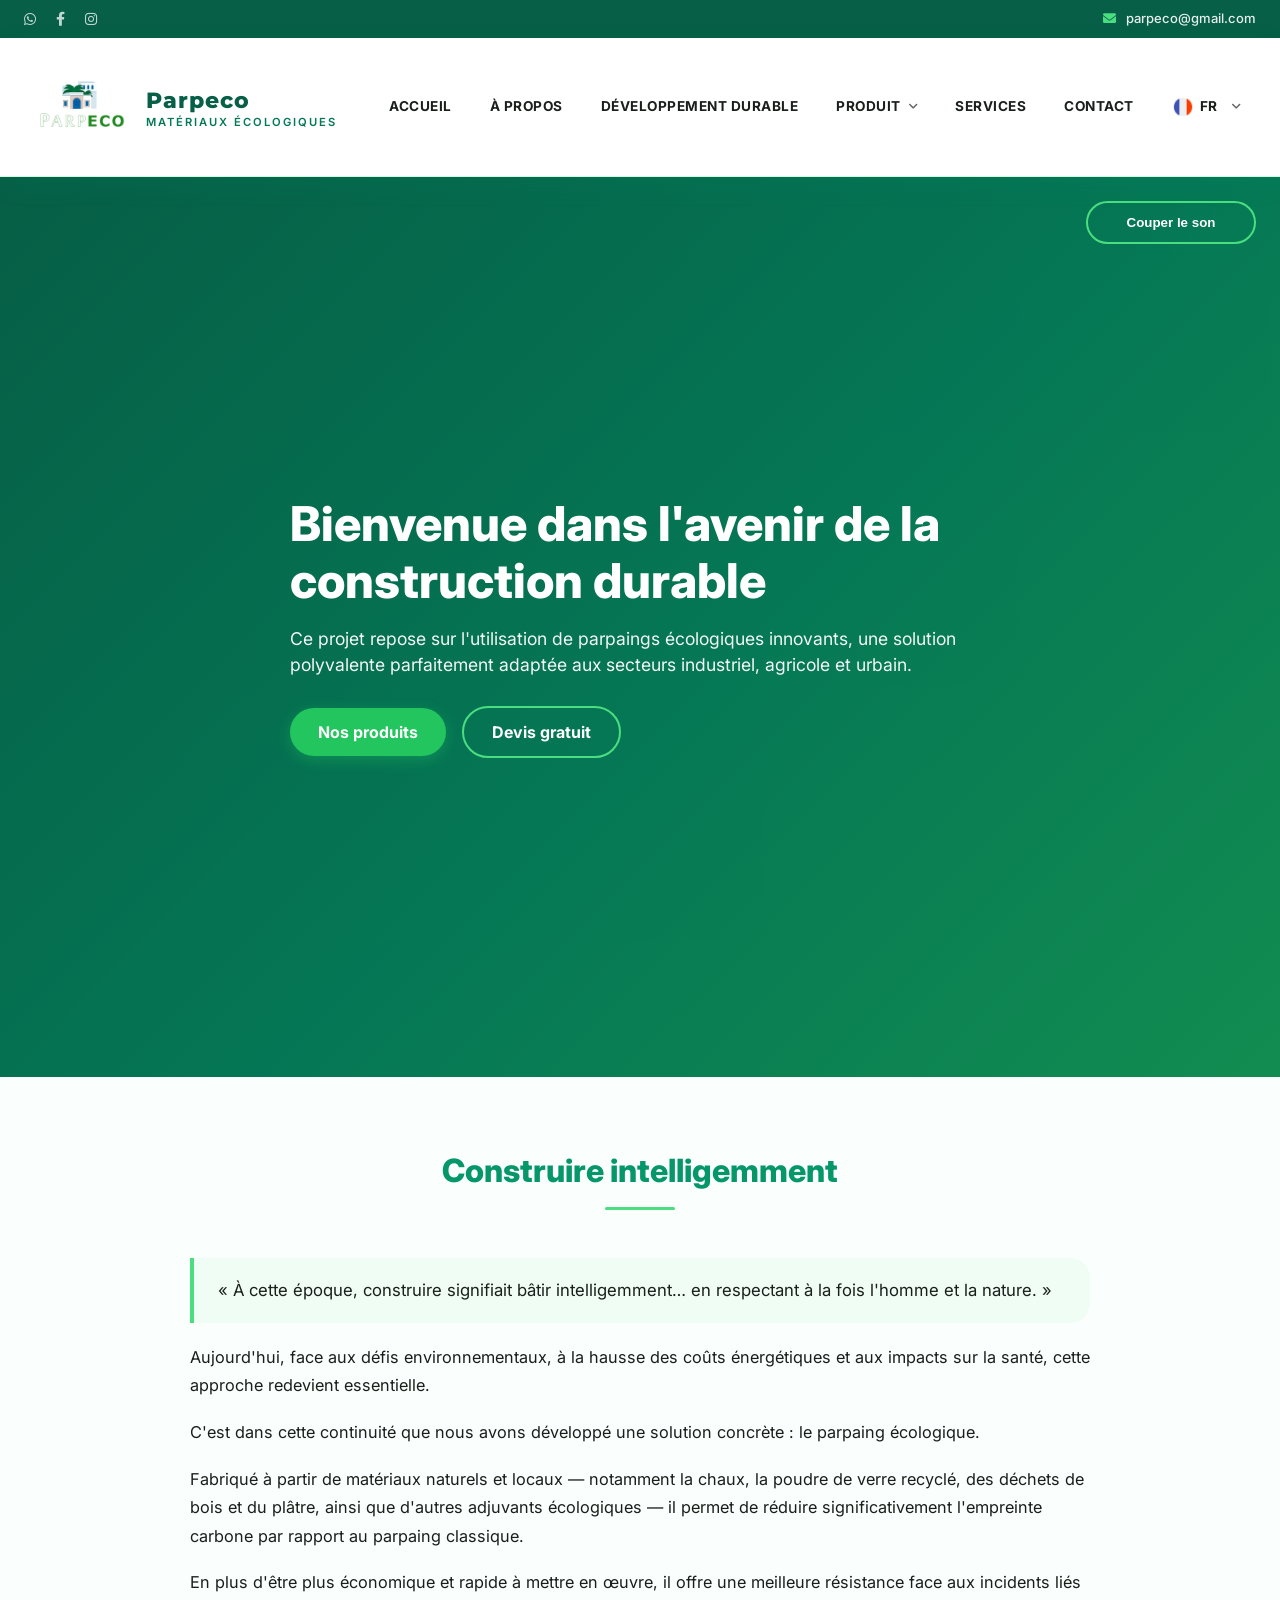
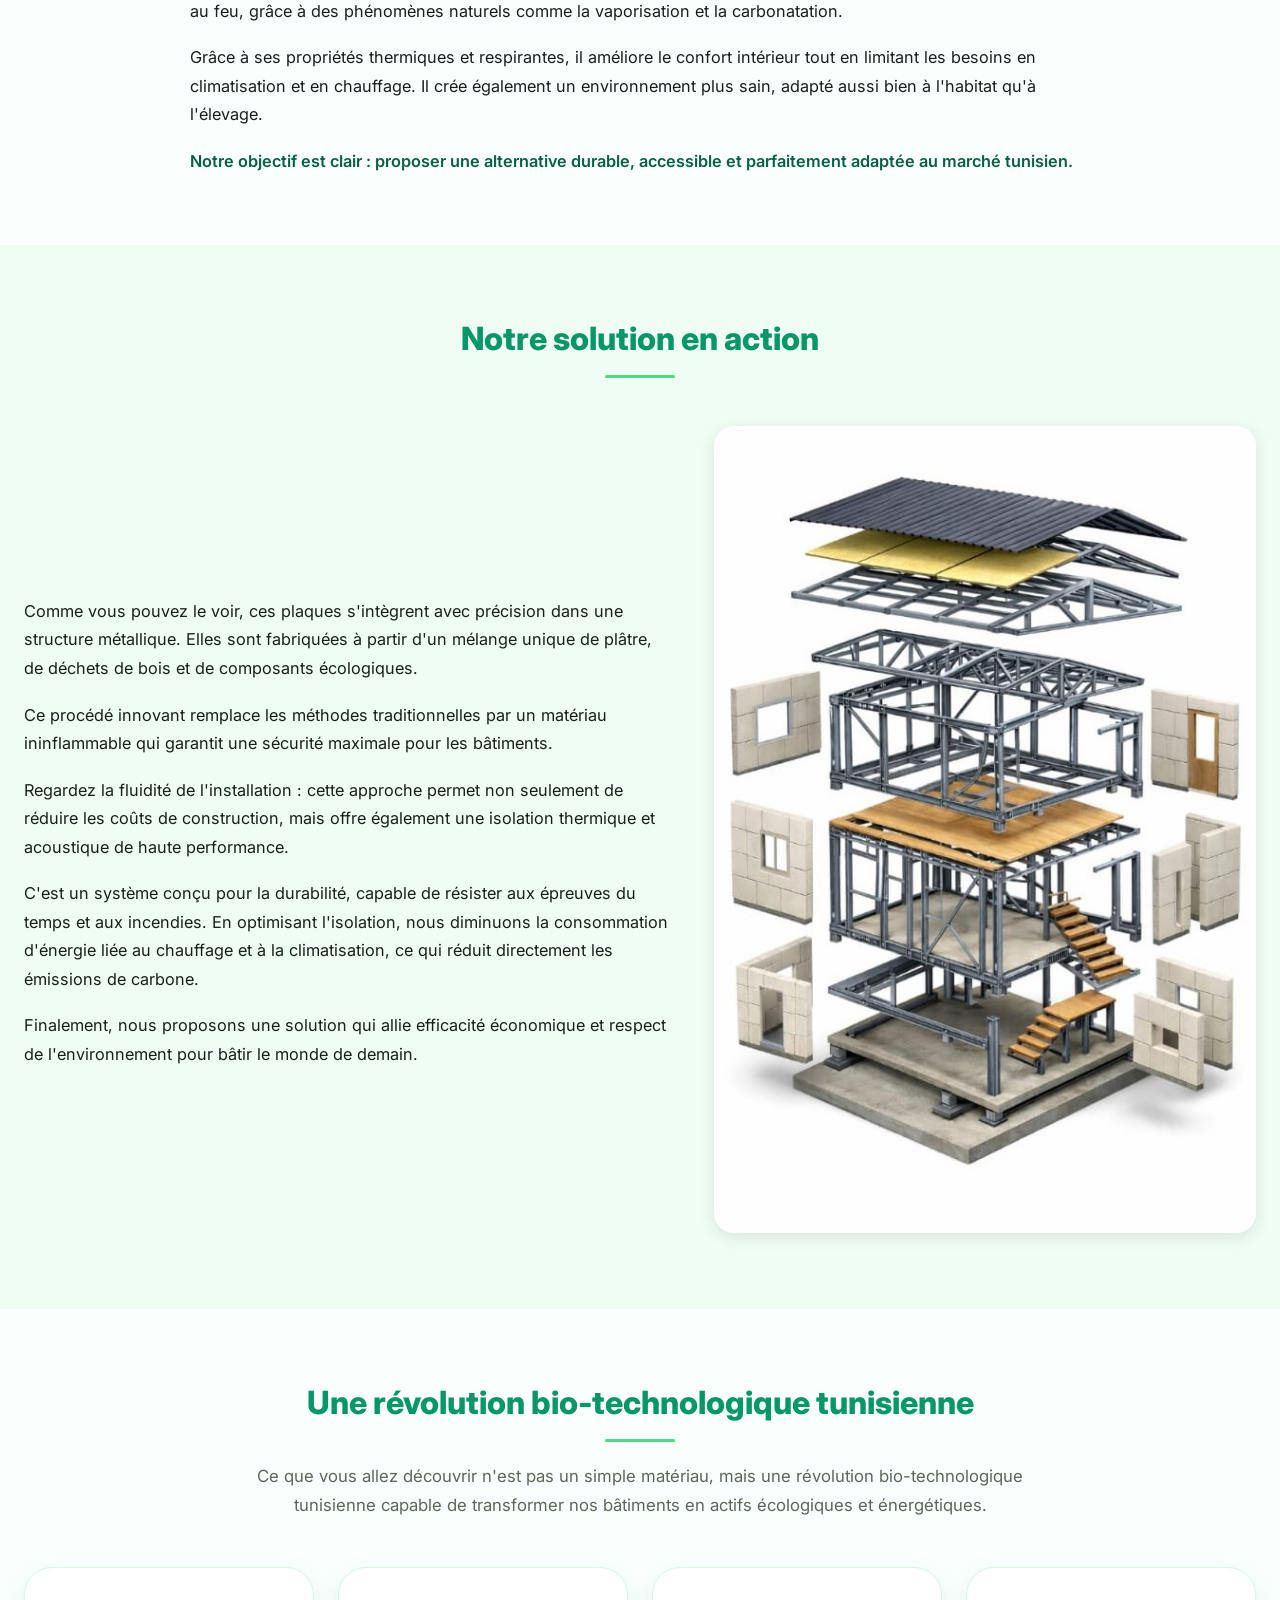
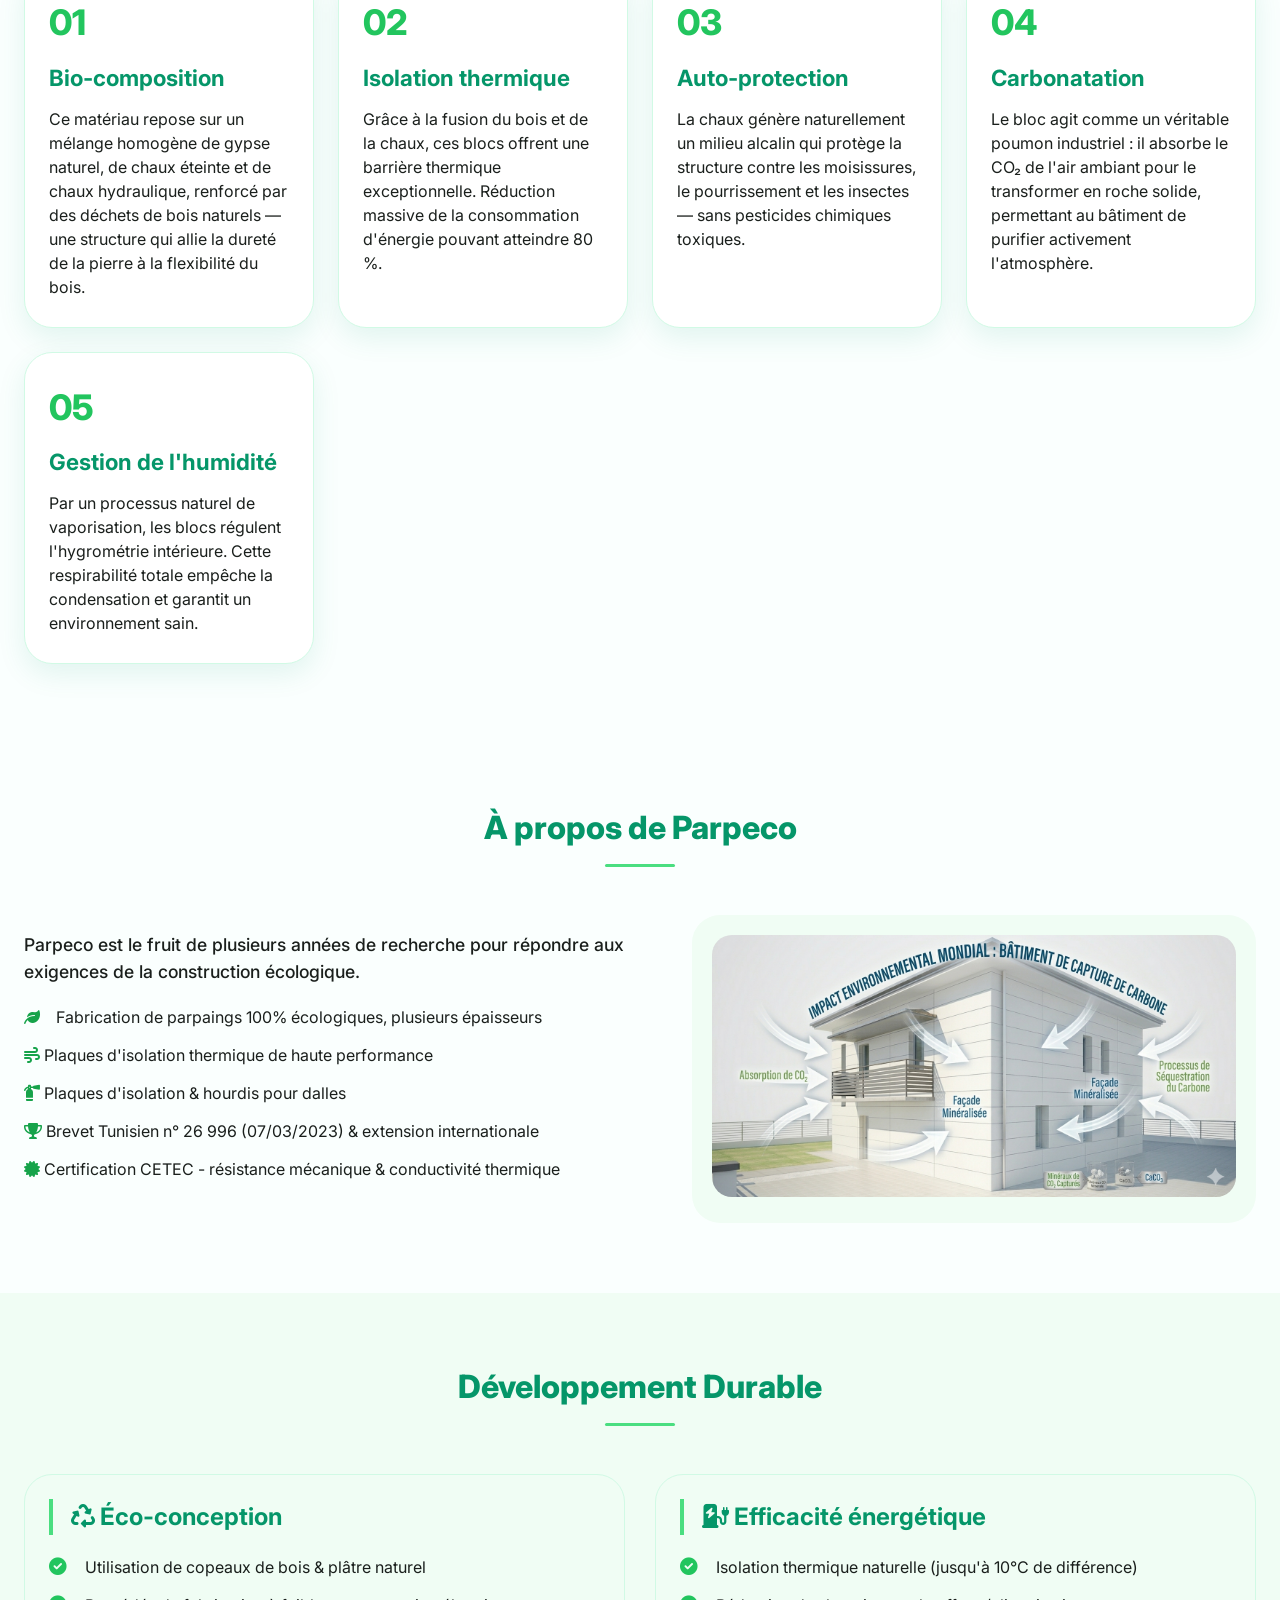
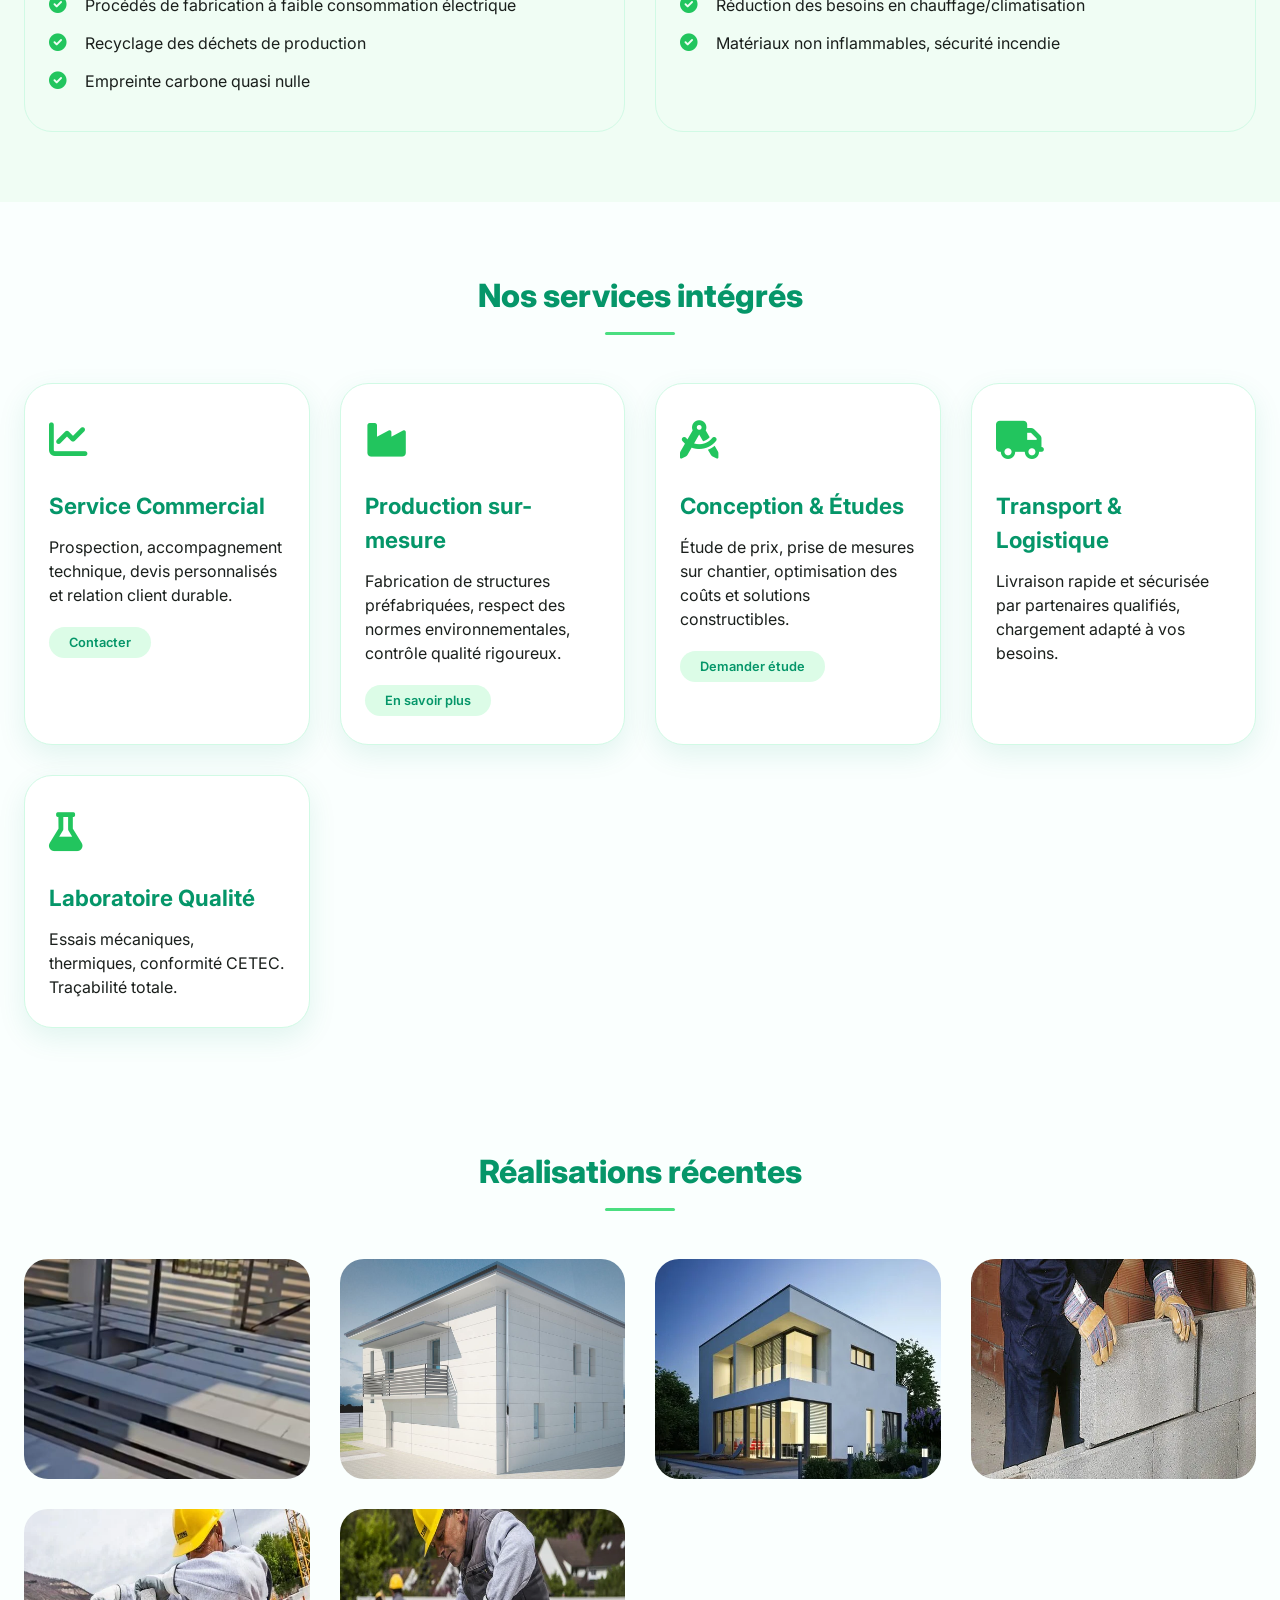
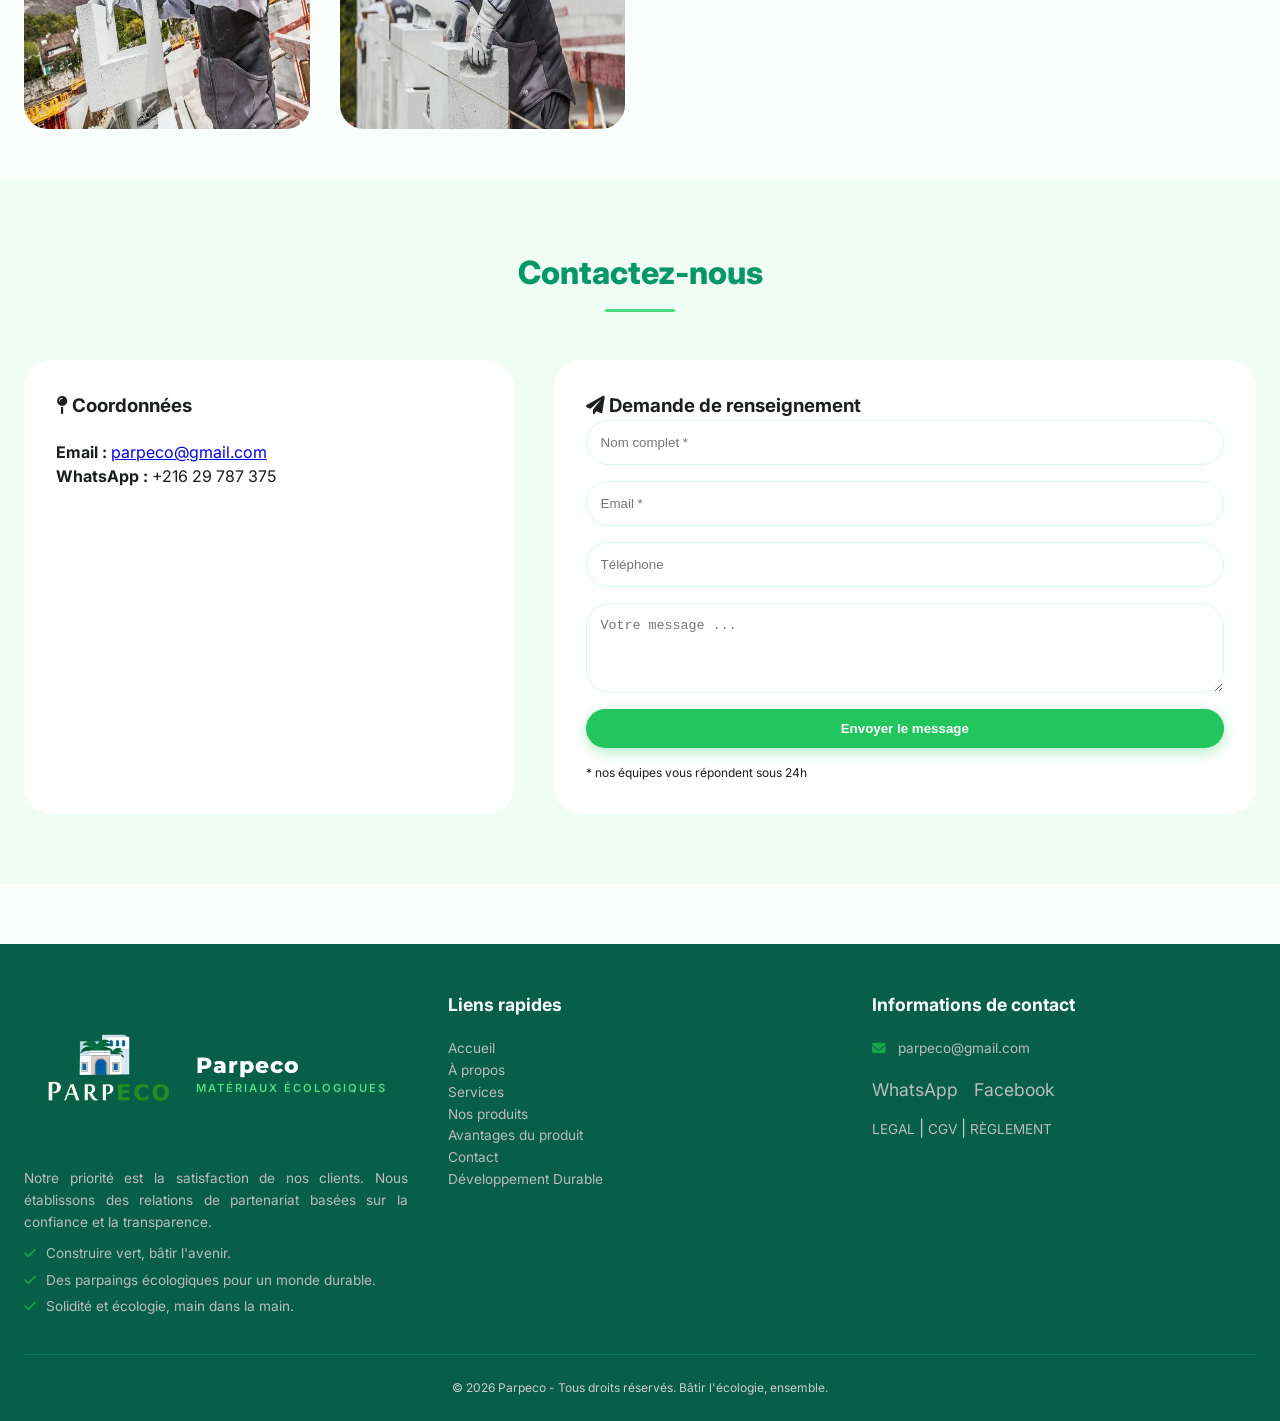
==== index.html @ 431d25b5 "fff" ====
<!DOCTYPE html>
<html lang="fr-FR">
<head>
  <meta charset="UTF-8">
  <meta name="viewport" content="width=device-width, initial-scale=1.0, maximum-scale=1.0, user-scalable=yes">
  <title>Parpeco | Matériaux écologiques - Bâtir l'avenir</title>
  <meta name="description" content="Parpeco est une société de fabrication de matériaux de construction 100% écologique à empreinte carbone quasi nulle. Parpaings biosourcés, isolation, hourdis.">
  <meta name="keywords" content="Parpeco, parpaing écologique, construction durable, matériaux biosourcés, Tunisie, bloc écologique, isolation naturelle">
  <meta name="author" content="Parpeco">

  <!-- Google Fonts + Font Awesome -->
  <link href="https://fonts.googleapis.com/css2?family=Inter:opsz,wght@14..32,300;14..32,400;14..32,600;14..32,700;14..32,800&family=Montserrat:wght@500;600;700;800&display=swap" rel="stylesheet">
  <link rel="stylesheet" href="https://cdnjs.cloudflare.com/ajax/libs/font-awesome/6.0.0-beta3/css/all.min.css">
  <link rel="stylesheet" href="./parpeco-theme.css">
</head>
<body>

<!-- TOP BAR -->
<div class="top-bar">
  <div class="container">
    <div class="top-social">
      <a href="#" aria-label="WhatsApp"><i class="fab fa-whatsapp"></i></a>
      <a href="#" aria-label="Facebook"><i class="fab fa-facebook-f"></i></a>
      <a href="#" aria-label="Instagram"><i class="fab fa-instagram"></i></a>
    </div>
    <div class="top-contact">
      <i class="fas fa-envelope"></i> <a href="mailto:parpeco@gmail.com">parpeco@gmail.com</a>
    </div>
  </div>
</div>

<!-- MAIN HEADER -->
<div class="main-header">
  <div class="container">
    <div class="nav-wrapper">
      <a href="index.html" class="logo-area">
        <span class="logo-img-wrap">
          <img class="logo-img" src="./assets/Parpeco-01.png" alt="Parpeco">
        </span>
        <div class="logo-text">
          <strong>Parpeco</strong>
          <small>MATÉRIAUX ÉCOLOGIQUES</small>
        </div>
      </a>
      <div class="mobile-toggle" id="mobileToggle">
        <i class="fas fa-bars"></i>
      </div>
      <nav class="main-nav" id="mainNav">
        <ul>
          <li><a href="index.html" data-i18n="header-accueil">Accueil</a></li>
          <li><a href="Parpeco _ Â propos.html" data-i18n="header-apropos">À propos</a></li>
          <li><a href="Parpeco _ Développement Durable.html" data-i18n="header-durable">Développement Durable</a></li>
          <li class="dropdown">
            <a href="#" data-i18n="header-produit">Produit</a>
            <ul class="submenu">
              <li><a href="Parpeco _ Les Avantages du produit.html" data-i18n="header-avantages">Avantages du produit</a></li>
              <li><a href="Parpeco _ Produit.html" data-i18n="header-nos-produits">Nos produits</a></li>
            </ul>
          </li>
          <li><a href="Parpeco _ Services.html" data-i18n="header-services">Services</a></li>
          <li><a href="Parpeco _ Contact.html" data-i18n="header-contact">Contact</a></li>
          <li class="dropdown">
            <a href="#" class="lang-trigger"><img class="lang-flag" src="./Parpeco _ Accueil_files/icons8-france-circulaire-48.png" alt="fr"><span>FR</span></a>
            <ul class="submenu lang-menu">
              <li><a href="#" onclick="switchLang('fr')">🇫🇷 Français</a></li>
              <li><a href="#" onclick="switchLang('en')">🇬🇧 English</a></li>
              <li><a href="#" onclick="switchLang('ar')">🇹🇳 العربية</a></li>
            </ul>
          </li>
        </ul>
      </nav>
    </div>
  </div>
</div>

<!-- HERO / ACCUEIL -->
<section id="accueil" class="hero" style="position: relative; overflow: hidden; padding: 0; height: 100vh; width: 100vw; display: flex; align-items: center;">
<iframe
  id="hero-video-iframe"
  style="position: absolute; top: 0; left: 0; width: 100%; height: 100%; z-index: 0;"
  src="https://www.youtube.com/embed/cRkhPONUaYg?autoplay=1&loop=1&playlist=cRkhPONUaYg&playsinline=1&controls=0&enablejsapi=1"
  frameborder="0"
  allow="autoplay; encrypted-media; picture-in-picture"
  allowfullscreen>
</iframe>
  <div style="position: absolute; top: 0; left: 0; width: 100%; height: 100%; background: rgba(6, 95, 70, 0.55); z-index: 1;"></div>
  <button id="hero-sound-toggle" type="button" class="btn btn-outline-light" style="position: absolute; top: 24px; right: 24px; z-index: 3; min-width: 170px;">
    Activer le son
  </button>
  <div class="container" style="position: relative; z-index: 2; padding: 80px 24px;">
    <div style="max-width: 700px;">
      <h1 data-i18n="hero-title" style="font-size: 3rem; font-weight: 800; line-height: 1.2; margin-bottom: 16px; color: #fff;">Bienvenue dans l'avenir de la construction durable</h1>
      <p data-i18n="hero-desc" style="font-size: 1.1rem; opacity: 0.95; margin-bottom: 28px; color: #fff;">Ce projet repose sur l'utilisation de parpaings écologiques innovants, une solution polyvalente parfaitement adaptée aux secteurs industriel, agricole et urbain.</p>
      <div>
        <a href="Parpeco _ Produit.html" class="btn" data-i18n="header-nos-produits">Nos produits</a>
        <a href="Parpeco _ Contact.html" class="btn btn-outline-light" data-i18n="hero-btn-quote">Devis gratuit</a>
      </div>
    </div>
  </div>
</section>
<script>
  const ytIframe = document.getElementById('hero-video-iframe');
  const soundBtn = document.getElementById('hero-sound-toggle');
  let soundOn = true;

  function postYTCommand(func, args = []) {
    if (!ytIframe || !ytIframe.contentWindow) return;
    ytIframe.contentWindow.postMessage(JSON.stringify({
      event: 'command',
      func,
      args,
    }), '*');
  }

  function updateSoundButton() {
    if (!soundBtn) return;
    soundBtn.textContent = soundOn ? 'Couper le son' : 'Activer le son';
  }

  if (soundBtn) {
    soundBtn.addEventListener('click', () => {
      soundOn = !soundOn;
      if (soundOn) {
        postYTCommand('unMute');
      } else {
        postYTCommand('mute');
      }
      updateSoundButton();
    });
  }

  document.addEventListener('DOMContentLoaded', () => {
    updateSoundButton();
    postYTCommand('unMute');
  });
</script>

<!-- NOTRE VISION -->
<section style="padding: 70px 0;">
  <div class="container">
    <div class="section-title">
      <h2 data-i18n="section-vision-title">Construire intelligemment</h2>
      <div class="green-line"></div>
    </div>
    <div style="max-width: 900px; margin: 0 auto;">
      <blockquote class="story-quote" data-i18n="vision-quote">« À cette époque, construire signifiait bâtir intelligemment… en respectant à la fois l'homme et la nature. »</blockquote>
      <p class="story-text" data-i18n="vision-p1">Aujourd'hui, face aux défis environnementaux, à la hausse des coûts énergétiques et aux impacts sur la santé, cette approche redevient essentielle.</p>
      <p class="story-text" data-i18n="vision-p2">C'est dans cette continuité que nous avons développé une solution concrète : le parpaing écologique.</p>
      <p class="story-text" data-i18n="vision-p3">Fabriqué à partir de matériaux naturels et locaux — notamment la chaux, la poudre de verre recyclé, des déchets de bois et du plâtre, ainsi que d'autres adjuvants écologiques — il permet de réduire significativement l'empreinte carbone par rapport au parpaing classique.</p>
      <p class="story-text" data-i18n="vision-p4">En plus d'être plus économique et rapide à mettre en œuvre, il offre une meilleure résistance face aux incidents liés au feu, grâce à des phénomènes naturels comme la vaporisation et la carbonatation.</p>
      <p class="story-text" data-i18n="vision-p5">Grâce à ses propriétés thermiques et respirantes, il améliore le confort intérieur tout en limitant les besoins en climatisation et en chauffage. Il crée également un environnement plus sain, adapté aussi bien à l'habitat qu'à l'élevage.</p>
      <p class="story-text" style="font-weight: 600; color: #065F46; margin-bottom: 0;" data-i18n="vision-objective">Notre objectif est clair : proposer une alternative durable, accessible et parfaitement adaptée au marché tunisien.</p>
    </div>
  </div>
</section>

<!-- NOTRE SOLUTION -->
<section style="background: #F0FDF4; padding: 70px 0;">
  <div class="container">
    <div class="section-title">
      <h2 data-i18n="section-solution-title">Notre solution en action</h2>
      <div class="green-line"></div>
    </div>
    <div style="display: flex; flex-wrap: wrap; gap: 40px; align-items: center;">
      <div style="flex: 1.2;">
        <p class="story-text" data-i18n="solution-p1">Comme vous pouvez le voir, ces plaques s'intègrent avec précision dans une structure métallique. Elles sont fabriquées à partir d'un mélange unique de plâtre, de déchets de bois et de composants écologiques.</p>
        <p class="story-text" data-i18n="solution-p2">Ce procédé innovant remplace les méthodes traditionnelles par un matériau ininflammable qui garantit une sécurité maximale pour les bâtiments.</p>
        <p class="story-text" data-i18n="solution-p3">Regardez la fluidité de l'installation : cette approche permet non seulement de réduire les coûts de construction, mais offre également une isolation thermique et acoustique de haute performance.</p>
        <p class="story-text" data-i18n="solution-p4">C'est un système conçu pour la durabilité, capable de résister aux épreuves du temps et aux incendies. En optimisant l'isolation, nous diminuons la consommation d'énergie liée au chauffage et à la climatisation, ce qui réduit directement les émissions de carbone.</p>
        <p class="story-text" style="margin-bottom: 0;" data-i18n="solution-p5">Finalement, nous proposons une solution qui allie efficacité économique et respect de l'environnement pour bâtir le monde de demain.</p>
      </div>
      <div style="flex: 1;">
        <img src="./Parpeco _ Accueil_files/chi-siamo-lecasistemi-10.jpeg" alt="Installation parpaing écologique Parpeco" data-i18n="solution-img-alt" style="width:100%; border-radius: 20px; box-shadow: 0 4px 16px rgba(0,0,0,0.10); object-fit: cover;">
      </div>
    </div>
  </div>
</section>

<!-- RÉVOLUTION BIO-TECHNOLOGIQUE -->
<section style="padding: 70px 0;">
  <div class="container">
    <div class="section-title">
      <h2 data-i18n="section-bio-title">Une révolution bio-technologique tunisienne</h2>
      <div class="green-line"></div>
      <p style="max-width: 780px; margin: 20px auto 0; color: #5C6659; font-size: 1.05rem; line-height: 1.7;" data-i18n="bio-intro">Ce que vous allez découvrir n'est pas un simple matériau, mais une révolution bio-technologique tunisienne capable de transformer nos bâtiments en actifs écologiques et énergétiques.</p>
    </div>
    <div class="grid-5">
      <div class="card">
        <div class="pillar-num">01</div>
        <h3 data-i18n="bio-h1">Bio-composition</h3>
        <p data-i18n="bio-d1">Ce matériau repose sur un mélange homogène de gypse naturel, de chaux éteinte et de chaux hydraulique, renforcé par des déchets de bois naturels — une structure qui allie la dureté de la pierre à la flexibilité du bois.</p>
      </div>
      <div class="card">
        <div class="pillar-num">02</div>
        <h3 data-i18n="bio-h2">Isolation thermique</h3>
        <p data-i18n="bio-d2">Grâce à la fusion du bois et de la chaux, ces blocs offrent une barrière thermique exceptionnelle. Réduction massive de la consommation d'énergie pouvant atteindre 80 %.</p>
      </div>
      <div class="card">
        <div class="pillar-num">03</div>
        <h3 data-i18n="bio-h3">Auto-protection</h3>
        <p data-i18n="bio-d3">La chaux génère naturellement un milieu alcalin qui protège la structure contre les moisissures, le pourrissement et les insectes — sans pesticides chimiques toxiques.</p>
      </div>
      <div class="card">
        <div class="pillar-num">04</div>
        <h3 data-i18n="bio-h4">Carbonatation</h3>
        <p data-i18n="bio-d4">Le bloc agit comme un véritable poumon industriel : il absorbe le CO₂ de l'air ambiant pour le transformer en roche solide, permettant au bâtiment de purifier activement l'atmosphère.</p>
      </div>
      <div class="card">
        <div class="pillar-num">05</div>
        <h3 data-i18n="bio-h5">Gestion de l'humidité</h3>
        <p data-i18n="bio-d5">Par un processus naturel de vaporisation, les blocs régulent l'hygrométrie intérieure. Cette respirabilité totale empêche la condensation et garantit un environnement sain.</p>
      </div>
    </div>
  </div>
</section>

<!-- À PROPOS + CERTIFICATIONS -->
<section id="a-propos" style="background: #FAFFFE; padding: 70px 0;">
  <div class="container">
    <div class="section-title">
      <h2 data-i18n="section-about-title">À propos de Parpeco</h2>
      <div class="green-line"></div>
    </div>
    <div style="display: flex; flex-wrap: wrap; gap: 40px; align-items: center;">
      <div style="flex: 1.2;">
        <p style="font-weight: 500; font-size: 1.1rem; margin-bottom: 20px;" data-i18n="about-intro">Parpeco est le fruit de plusieurs années de recherche pour répondre aux exigences de la construction écologique.</p>
        <ul style="list-style: none; margin-bottom: 24px;">
          <li style="margin-bottom: 14px;"><i class="fas fa-leaf" style="color:#16A34A; width: 28px;"></i> <span data-i18n="about-item1">Fabrication de parpaings 100% écologiques, plusieurs épaisseurs</span></li>
          <li style="margin-bottom: 14px;"><i class="fas fa-wind" style="color:#16A34A;"></i> <span data-i18n="about-item2">Plaques d'isolation thermique de haute performance</span></li>
          <li style="margin-bottom: 14px;"><i class="fas fa-fire-extinguisher" style="color:#16A34A;"></i> <span data-i18n="about-item3">Plaques d'isolation & hourdis pour dalles</span></li>
          <li style="margin-bottom: 14px;"><i class="fas fa-trophy" style="color:#16A34A;"></i> <span data-i18n="about-item4">Brevet Tunisien n° 26 996 (07/03/2023) & extension internationale</span></li>
          <li style="margin-bottom: 14px;"><i class="fas fa-certificate" style="color:#16A34A;"></i> <span data-i18n="about-item5">Certification CETEC - résistance mécanique & conductivité thermique</span></li>
        </ul>
      </div>
      <div style="flex: 1; background: #F0FDF4; border-radius: 28px; padding: 20px;">
        <img src="./Parpeco _ Accueil_files/95.png" alt="Certificat CETEC" data-i18n="about-cert-alt" style="width:100%; border-radius: 20px;">
       
      </div>
    </div>
  </div>
</section>

<!-- DÉVELOPPEMENT DURABLE -->
<section id="developpement" style="background: #F0FDF4; padding: 70px 0;">
  <div class="container">
    <div class="section-title">
      <h2 data-i18n="Développement Durable">Développement Durable</h2>
      <div class="green-line"></div>
    </div>
    <div class="avantages-wrap">
      <div class="av-box">
        <h3><i class="fas fa-recycle"></i> <span data-i18n="Éco-conception">Éco-conception</span></h3>
        <ul class="av-list">
          <li><i class="fas fa-check-circle"></i> <span data-i18n="Utilisation de copeaux de bois & plâtre naturel">Utilisation de copeaux de bois & plâtre naturel</span></li>
          <li><i class="fas fa-check-circle"></i> <span data-i18n="Procédés de fabrication à faible consommation électrique">Procédés de fabrication à faible consommation électrique</span></li>
          <li><i class="fas fa-check-circle"></i> <span data-i18n="Recyclage des déchets de production">Recyclage des déchets de production</span></li>
          <li><i class="fas fa-check-circle"></i> <span data-i18n="Empreinte carbone quasi nulle">Empreinte carbone quasi nulle</span></li>
        </ul>
      </div>
      <div class="av-box">
        <h3><i class="fas fa-charging-station"></i> <span data-i18n="Efficacité énergétique">Efficacité énergétique</span></h3>
        <ul class="av-list">
          <li><i class="fas fa-check-circle"></i> <span data-i18n="Isolation thermique naturelle (jusqu'à 10°C de différence)">Isolation thermique naturelle (jusqu'à 10°C de différence)</span></li>
          <li><i class="fas fa-check-circle"></i> <span data-i18n="Réduction des besoins en chauffage/climatisation">Réduction des besoins en chauffage/climatisation</span></li>
          <li><i class="fas fa-check-circle"></i> <span data-i18n="Matériaux non inflammables, sécurité incendie">Matériaux non inflammables, sécurité incendie</span></li>
        </ul>
      </div>
    </div>
  </div>
</section>

<!-- SERVICES -->
<section id="services" style="background: #FAFFFE; padding: 70px 0;">
  <div class="container">
    <div class="section-title">
      <h2 data-i18n="Nos services intégrés">Nos services intégrés</h2>
      <div class="green-line"></div>
    </div>
    <div class="grid-3">
      <div class="card"><div class="card-icon"><i class="fas fa-chart-line"></i></div><h3 data-i18n="Service Commercial">Service Commercial</h3><p data-i18n="Prospection, accompagnement technique, devis personnalisés et relation client durable.">Prospection, accompagnement technique, devis personnalisés et relation client durable.</p><a href="Parpeco _ Contact.html" class="btn-sm" data-i18n="Contacter">Contacter</a></div>
      <div class="card"><div class="card-icon"><i class="fas fa-industry"></i></div><h3 data-i18n="Production sur-mesure">Production sur-mesure</h3><p data-i18n="Fabrication de structures préfabriquées, respect des normes environnementales, contrôle qualité rigoureux.">Fabrication de structures préfabriquées, respect des normes environnementales, contrôle qualité rigoureux.</p><a href="Parpeco _ Services.html" class="btn-sm" data-i18n="En savoir plus">En savoir plus</a></div>
      <div class="card"><div class="card-icon"><i class="fas fa-drafting-compass"></i></div><h3 data-i18n="Conception & Études">Conception & Études</h3><p data-i18n="Étude de prix, prise de mesures sur chantier, optimisation des coûts et solutions constructibles.">Étude de prix, prise de mesures sur chantier, optimisation des coûts et solutions constructibles.</p><a href="Parpeco _ Contact.html" class="btn-sm" data-i18n="Demander étude">Demander étude</a></div>
      <div class="card"><div class="card-icon"><i class="fas fa-truck"></i></div><h3 data-i18n="Transport & Logistique">Transport & Logistique</h3><p data-i18n="Livraison rapide et sécurisée par partenaires qualifiés, chargement adapté à vos besoins.">Livraison rapide et sécurisée par partenaires qualifiés, chargement adapté à vos besoins.</p></div>
      <div class="card"><div class="card-icon"><i class="fas fa-flask"></i></div><h3 data-i18n="Laboratoire Qualité">Laboratoire Qualité</h3><p data-i18n="Essais mécaniques, thermiques, conformité CETEC. Traçabilité totale.">Essais mécaniques, thermiques, conformité CETEC. Traçabilité totale.</p></div>
    </div>
  </div>
</section>

<!-- GALERIE / PROJETS -->
<section style="padding: 50px 0;">
  <div class="container">
    <div class="section-title"><h2 data-i18n="Réalisations récentes">Réalisations récentes</h2><div class="green-line"></div></div>
    <div class="grid-3">
      <img src="./Parpeco _ Accueil_files/brique-chanvre-home-1250x600.jpeg" alt="Brique chanvre écologique" style="width:100%; border-radius: 24px; height: 220px; object-fit:cover;">
      <img src="./Parpeco _ Accueil_files/3715_z_cappotto5.jpg" alt="Bloc écologique Ytong" style="width:100%; border-radius: 24px; height: 220px; object-fit:cover;">
      <img src="./Parpeco _ Accueil_files/construction-du-soubassement-dun-mur-choisissez-bien-votre-bloc-dassise-en-beton-cellulaire.jpg" alt="Construction écologique" style="width:100%; border-radius: 24px; height: 220px; object-fit:cover;">
      <img src="./Parpeco _ Accueil_files/chi-siamo-lecasistemi-10.jpg" alt="Système de construction" style="width:100%; border-radius: 24px; height: 220px; object-fit:cover;">
      <img src="./Parpeco _ Accueil_files/AST2248918-XL.jpg" alt="Installation bloc" style="width:100%; border-radius: 24px; height: 220px; object-fit:cover;">
      <img src="./Parpeco _ Accueil_files/f-800x533-s8.jpg" alt="Projet construction" style="width:100%; border-radius: 24px; height: 220px; object-fit:cover;">
    </div>
  </div>
</section>

<!-- CONTACT + MAP -->
<section id="contact" style="background: #F0FDF4; padding: 70px 0;">
  <div class="container">
    <div class="section-title"><h2 data-i18n="Contactez-nous">Contactez-nous</h2><div class="green-line"></div></div>
    <div style="display: flex; flex-wrap: wrap; gap: 40px;">
      <div style="flex: 1; background: white; border-radius: 28px; padding: 32px;">
        <h3 style="margin-bottom: 20px;"><i class="fas fa-map-pin"></i> <span data-i18n="Coordonnées">Coordonnées</span></h3>
        <p><strong data-i18n="Email :">Email :</strong> <a href="mailto:parpeco@gmail.com">parpeco@gmail.com</a></p>
        <p><strong data-i18n="WhatsApp :">WhatsApp :</strong> +216 29 787 375</p>
      </div>
      <div style="flex: 1.5; background: white; border-radius: 28px; padding: 32px;">
        <h3><i class="fas fa-paper-plane"></i> <span data-i18n="Demande de renseignement">Demande de renseignement</span></h3>
        <form id="contactForm" action="#" method="post">
          <div style="display: grid; gap: 16px;">
            <input type="text" placeholder="Nom complet *" data-i18n="Nom complet *" required style="padding: 14px; border-radius: 40px; border:1px solid #D1FAE5;">
            <input type="email" placeholder="Email *" data-i18n="Email *" required style="padding: 14px; border-radius: 40px; border:1px solid #D1FAE5;">
            <input type="tel" placeholder="Téléphone" data-i18n="Téléphone" style="padding: 14px; border-radius: 40px; border:1px solid #D1FAE5;">
            <textarea rows="4" placeholder="Votre message ..." data-i18n="Votre message ..." style="padding: 14px; border-radius: 24px; border:1px solid #D1FAE5;"></textarea>
            <button type="submit" class="btn" style="border:none; cursor:pointer;" data-i18n="Envoyer le message">Envoyer le message</button>
          </div>
        </form>
        <p style="font-size: 0.75rem; margin-top: 16px;" data-i18n="nos équipes vous répondent sous 24h">* nos équipes vous répondent sous 24h</p>
      </div>
    </div>
  </div>
</section>

<!-- FOOTER -->
<footer>
  <div class="container">
    <div class="footer-grid">
      <div class="footer-col">
        <div class="footer-logo-area">
          <span class="logo-img-wrap"><img class="footer-logo" src="./assets/Parpeco-01.png" alt="Parpeco"></span>
          <div class="logo-text">
            <strong data-i18n="footer-parpeco">Parpeco</strong>
            <small data-i18n="footer-logo-tagline">MATÉRIAUX ÉCOLOGIQUES</small>
          </div>
        </div>
        <p style="text-align: justify;" data-i18n="footer-paragraph">Notre priorité est la satisfaction de nos clients. Nous établissons des relations de partenariat basées sur la confiance et la transparence.</p>
        <ul class="footer-check-list">
          <li><i class="fa fa-check"></i> <span data-i18n="footer-check-1">Construire vert, bâtir l'avenir.</span></li>
          <li><i class="fa fa-check"></i> <span data-i18n="footer-check-2">Des parpaings écologiques pour un monde durable.</span></li>
          <li><i class="fa fa-check"></i> <span data-i18n="footer-check-3">Solidité et écologie, main dans la main.</span></li>
        </ul>
      </div>
      <div class="footer-col">
        <h4 data-i18n="footer-liens">LIENS RAPIDES</h4>
        <p><a href="index.html" data-i18n="header-accueil">Accueil</a></p>
        <p><a href="Parpeco _ Â propos.html" data-i18n="header-apropos">À propos</a></p>
        <p><a href="Parpeco _ Services.html" data-i18n="header-services">Services</a></p>
        <p><a href="Parpeco _ Produit.html" data-i18n="header-nos-produits">Les Produits</a></p>
        <p><a href="Parpeco _ Les Avantages du produit.html" data-i18n="header-avantages">Les Avantages</a></p>
        <p><a href="Parpeco _ Contact.html" data-i18n="header-contact">Contact</a></p>
        <p><a href="Parpeco _ Développement Durable.html" data-i18n="header-durable">Développement Durable</a></p>
      </div>
      <div class="footer-col">
        <h4 data-i18n="footer-contact">INFORMATIONS DE CONTACT</h4>
        <ul class="footer-contact-list">
          <li><i class="fas fa-envelope"></i> <a href="mailto:parpeco@gmail.com">parpeco@gmail.com</a></li>
        </ul>
        <div class="footer-social">
          <a href="#" aria-label="WhatsApp" data-i18n="footer-social-whatsapp" > <i class="fab fa-whatsapp"></i></a>
          <a href="#" aria-label="Facebook" data-i18n="footer-social-facebook" > <i class="fab fa-facebook-f"></i></a>
        </div>
        <div class="footer-legal">
          <a href="#" data-i18n="footer-legal-link-legal">LEGAL</a> |
          <a href="#" data-i18n="footer-legal-link-cgv">CGV</a> |
          <a href="#" data-i18n="footer-legal-link-reglement">RÈGLEMENT</a>
        </div>
      </div>
    </div>
    <div class="copyright" data-i18n="footer-copy">© 2026 Parpeco - Tous droits réservés. Bâtir l'écologie, ensemble.</div>
  </div>
</footer>

<script src="./parpeco-i18n.js"></script>
<script src="./parpeco-pages-i18n.js"></script>
<script>
  const ACCUEIL_TRANSLATIONS = mergeI18n(PARPECO_COMMON_I18N, PARPECO_ACCUEIL_I18N);

  const toggleBtn = document.getElementById('mobileToggle');
  const mainNav = document.getElementById('mainNav');
  if(toggleBtn && mainNav) {
    toggleBtn.addEventListener('click', () => { mainNav.classList.toggle('open'); });
    document.querySelectorAll('.dropdown > a').forEach(link => {
      link.addEventListener('click', (e) => {
        if(window.innerWidth <= 960) {
          e.preventDefault();
          link.parentElement.classList.toggle('open-sub');
        }
      });
    });
  }

  initParpecoI18n(ACCUEIL_TRANSLATIONS);

  const contactForm = document.getElementById('contactForm');
  if(contactForm) {
    contactForm.addEventListener('submit', (e) => {
      e.preventDefault();
      const lang = localStorage.getItem('lang') || 'fr';
      const msg = getTranslation('alert-sent', lang, ACCUEIL_TRANSLATIONS);
      alert(msg || 'Merci ! Votre message a bien été envoyé.');
      contactForm.reset();
    });
  }
</script>
</body>
</html>
---- parpeco-theme.css ----
:root {
  --primary-900: #065F46;
  --primary-700: #059669;
  --primary-500: #22C55E;
  --primary-300: #4ADE80;
  --neutral-900: #1A1F1C;
  --neutral-600: #5C6659;
  --neutral-200: #D1FAE5;
  --neutral-100: #F0FDF4;
  --neutral-50: #FAFFFE;
  --accent-500: #22C55E;
  --accent-600: #16A34A;
  --surface-card: #FFFFFF;
  --shadow: rgba(5, 150, 105, 0.1);
  --footer-border: #047857;
}

* { margin: 0; padding: 0; box-sizing: border-box; }

body {
  font-family: 'Inter', sans-serif;
  background-color: var(--neutral-50);
  color: var(--neutral-900);
  line-height: 1.5;
  scroll-behavior: smooth;
}

.container { max-width: 1280px; margin: 0 auto; padding: 0 24px; }

/* Top bar */
.top-bar {
  background: var(--primary-900);
  padding: 8px 0;
  font-size: 13px;
  color: rgba(255, 255, 255, 0.85);
}
.top-bar .container { display: flex; justify-content: space-between; align-items: center; flex-wrap: wrap; gap: 12px; }
.top-social a { color: rgba(255, 255, 255, 0.75); margin-right: 16px; transition: 0.2s; font-size: 14px; }
.top-social a:hover { color: var(--primary-300); }
.top-contact i { margin-right: 6px; color: var(--primary-300); }
.top-contact a { color: rgba(255, 255, 255, 0.9); text-decoration: none; font-weight: 500; }

/* Header */
.main-header {
  position: sticky; top: 0; z-index: 1000;
  background: var(--surface-card);
  box-shadow: 0 8px 24px var(--shadow);
  border-bottom: 1px solid var(--neutral-200);
}
.nav-wrapper { display: flex; align-items: center; justify-content: space-between; flex-wrap: wrap; padding: 14px 0; }
.logo-area { display: flex; align-items: center; gap: 12px; text-decoration: none; flex-shrink: 0; }
.logo-img-wrap {
  display: inline-flex;
  align-items: center;
  justify-content: center;
}
.logo-img { height: 110px; width: auto; max-width: 200px; object-fit: contain; display: block; transition: transform 0.2s; }
.logo-area:hover .logo-img { transform: scale(1.03); }
.logo-text strong { font-family: 'Montserrat', sans-serif; font-size: 1.35rem; font-weight: 800; color: #065F46; letter-spacing: 1px; }
.logo-text small { font-size: 0.7rem; letter-spacing: 2px; font-weight: 600; color: #047857; display: block; line-height: 1.2; }

.main-nav ul { display: flex; list-style: none; gap: 6px; align-items: center; }
.main-nav li { position: relative; }
.main-nav a {
  display: inline-flex; align-items: center; padding: 10px 16px;
  font-weight: 700; font-size: 0.85rem; text-transform: uppercase; letter-spacing: 0.5px;
  color: var(--neutral-900); text-decoration: none; transition: 0.2s; border-radius: 40px;
}
.main-nav a:hover, .main-nav li.current a { color: var(--primary-500); background: #DCFCE7; }
.dropdown > a:after { content: "\f107"; font-family: "Font Awesome 6 Free"; font-weight: 600; margin-left: 8px; font-size: 0.7rem; opacity: 0.7; }
.submenu {
  position: absolute; top: 42px; left: 0; background: var(--surface-card); min-width: 210px;
  border-radius: 16px; box-shadow: 0 14px 32px rgba(0, 0, 0, 0.08); padding: 10px 0;
  opacity: 0; visibility: hidden; transform: translateY(8px); transition: 0.2s; z-index: 99;
  border-top: 3px solid var(--primary-300);
}
.dropdown:hover .submenu { opacity: 1; visibility: visible; transform: translateY(0); }
.submenu li { display: block; }
.submenu a { padding: 10px 20px; text-transform: none; font-weight: 500; font-size: 0.8rem; border-radius: 0; display: block; }
.lang-trigger { display: flex; align-items: center; gap: 6px; }
.lang-flag { width: 22px; height: 22px; border-radius: 50%; object-fit: cover; }
.mobile-toggle { display: none; font-size: 26px; cursor: pointer; background: #DCFCE7; padding: 6px 12px; border-radius: 30px; color: var(--primary-700); }

/* Hero & page header */
.hero, .page-header {
  background: linear-gradient(135deg, var(--primary-900) 0%, var(--primary-700) 55%, var(--primary-500) 100%);
  color: white;
}
.hero { padding: 70px 0; }
.page-header { padding: 60px 0; }
.hero-grid { display: flex; align-items: center; gap: 40px; flex-wrap: wrap; }
.hero-content { flex: 1; }
.hero-content h1 { font-size: 3rem; font-weight: 800; line-height: 1.2; margin-bottom: 16px; }
.page-header h1 { font-size: 2.5rem; font-weight: 800; margin-bottom: 12px; }
.hero-content p, .page-header p { font-size: 1.1rem; opacity: 0.9; margin-bottom: 28px; }
.hero-image { flex: 1; text-align: center; }
.hero-image img { max-width: 100%; border-radius: 32px; box-shadow: 0 20px 35px -10px rgba(0, 0, 0, 0.35); }

/* Buttons */
.btn {
  display: inline-block; background: var(--accent-500); color: #fff;
  padding: 12px 28px; border-radius: 60px; font-weight: 700; text-decoration: none;
  transition: 0.2s; box-shadow: 0 4px 14px rgba(34, 197, 94, 0.35);
}
.btn:hover { background: var(--accent-600); transform: translateY(-2px); box-shadow: 0 6px 20px rgba(34, 197, 94, 0.45); }
.btn-outline-light { background: transparent; border: 2px solid var(--primary-300); color: #fff; margin-left: 12px; box-shadow: none; }
.btn-outline-light:hover { background: var(--primary-300); color: var(--primary-900); }
.btn-sm {
  margin-top: 20px; background: #DCFCE7; color: var(--primary-700);
  padding: 6px 20px; border-radius: 30px; font-weight: 600; font-size: 0.8rem;
  display: inline-block; text-decoration: none; transition: 0.2s;
}
.btn-sm:hover { background: var(--primary-500); color: #fff; }
.btn-primary-dark { background: var(--primary-700); color: #fff; border: none; cursor: pointer; }
.btn-primary-dark:hover { background: var(--primary-500); }

/* Sections */
.section-title { text-align: center; margin-bottom: 48px; }
.section-title h2 { font-size: 2rem; font-weight: 800; color: var(--primary-700); position: relative; display: inline-block; }
.green-line { width: 70px; height: 3px; background: var(--primary-300); margin: 12px auto 0; border-radius: 4px; }
.section-alt { background: var(--neutral-100); }
.section-light { background: var(--neutral-50); }

/* Cards & grids */
.grid-3 { display: grid; grid-template-columns: repeat(auto-fit, minmax(280px, 1fr)); gap: 30px; }
.card {
  background: var(--surface-card); border-radius: 28px; padding: 28px 24px;
  box-shadow: 0 10px 28px var(--shadow); transition: 0.25s ease; border: 1px solid var(--neutral-200);
}
.card:hover { transform: translateY(-6px); box-shadow: 0 20px 32px rgba(34, 197, 94, 0.15); }
.card-icon { font-size: 2.4rem; color: var(--primary-500); margin-bottom: 20px; }
.card h3 { font-size: 1.4rem; margin-bottom: 12px; color: var(--primary-700); }

/* Avantages boxes */
.avantages-wrap { display: flex; flex-wrap: wrap; gap: 30px; }
.av-box { flex: 1; background: var(--neutral-100); border-radius: 28px; padding: 24px; min-width: 250px; border: 1px solid var(--neutral-200); }
.av-box h3 { font-size: 1.5rem; margin-bottom: 20px; border-left: 4px solid var(--primary-300); padding-left: 18px; color: var(--primary-700); }
.av-list { list-style: none; }
.av-list li { margin-bottom: 14px; display: flex; align-items: center; gap: 12px; color: var(--neutral-900); }
.av-list i { color: var(--primary-500); font-size: 1.1rem; width: 24px; }

/* Compare table */
.compare-table { background: var(--surface-card); border-radius: 32px; overflow-x: auto; box-shadow: 0 8px 20px var(--shadow); border: 1px solid var(--neutral-200); }
.compare-table table { width: 100%; border-collapse: collapse; font-size: 0.9rem; }
.compare-table th { background: var(--primary-700); padding: 16px; font-weight: 800; color: #fff; }
.compare-table td { padding: 14px 16px; border-bottom: 1px solid var(--neutral-200); vertical-align: top; }
.compare-table tbody tr:nth-child(even) { background: var(--neutral-100); }
.compare-table tbody tr:hover { background: #DCFCE7; }

/* Product table */
.product-grid { display: grid; grid-template-columns: 1fr 380px; gap: 40px; align-items: start; }
.product-table-wrap { background: var(--surface-card); border-radius: 28px; overflow-x: auto; box-shadow: 0 10px 28px var(--shadow); border: 1px solid var(--neutral-200); }
.product-table { width: 100%; border-collapse: collapse; font-size: 0.85rem; }
.product-table thead th { background: var(--primary-700); color: #fff; text-align: center; padding: 14px 10px; font-weight: 800; }
.product-table tbody td { padding: 12px 10px; text-align: center; border-bottom: 1px solid var(--neutral-200); color: var(--neutral-900); }
.product-table tbody tr:nth-child(even) td:not(.type-cell) { background: var(--neutral-100); }
.product-table .type-cell { background: var(--primary-500); color: #fff; font-weight: 700; text-align: center; }
.product-image { background: var(--neutral-100); border-radius: 28px; padding: 24px; box-shadow: 0 10px 28px var(--shadow); border: 1px solid var(--neutral-200); text-align: center; }
.product-image img { width: 100%; border-radius: 16px; object-fit: cover; }
.product-image .logo-badge { margin-bottom: 20px; }
.product-image .logo-badge img { height: 140px; width: auto; object-fit: contain; }

/* CTA band */
.cta-band { background: linear-gradient(135deg, var(--primary-900) 0%, var(--primary-700) 55%, var(--primary-500) 100%); color: white; padding: 60px 0; }

/* Utility classes */
.text-accent { color: var(--primary-500); }
.text-heading { color: var(--primary-700); }
.icon-accent { color: var(--primary-500); }
.surface-box { background: var(--neutral-100); border-radius: 28px; padding: 20px; border: 1px solid var(--neutral-200); }
.cert-card { background: var(--surface-card); padding: 30px; border-radius: 20px; box-shadow: 0 10px 28px var(--shadow); border: 1px solid var(--neutral-200); border-left: 4px solid var(--primary-300); }
.input-field { padding: 14px; border-radius: 40px; border: 1px solid var(--neutral-200); width: 100%; font-family: inherit; }
.input-field:focus { outline: none; border-color: var(--primary-500); box-shadow: 0 0 0 3px rgba(34, 197, 94, 0.2); }
textarea.input-field { border-radius: 24px; }

/* Footer */
footer { background: var(--primary-900); color: #ccc; padding: 48px 0 24px; margin-top: 60px; }
.footer-grid { display: grid; grid-template-columns: repeat(auto-fit, minmax(220px, 1fr)); gap: 40px; margin-bottom: 32px; }
.footer-col h4 { color: #fff; margin-bottom: 20px; font-weight: 700; font-size: 1.1rem; }
.footer-col p, .footer-col a { color: #bcbcbc; font-size: 0.85rem; text-decoration: none; line-height: 1.6; }
.footer-col a:hover { color: var(--primary-300); }
.copyright { text-align: center; padding-top: 24px; border-top: 1px solid var(--footer-border); font-size: 0.75rem; }
.footer-logo-area { display: flex; align-items: center; gap: 12px; margin-bottom: 16px; }
.footer-logo { height: 160px; width: auto; max-width: 200px; object-fit: contain; display: block; }
.footer-logo-area .logo-text strong { color: #fff; }
.footer-logo-area .logo-text small { color: var(--primary-300); }
.footer-check-list { list-style: none; padding: 0; margin-top: 10px; }
.footer-check-list li { color: #bcbcbc; font-size: 0.85rem; margin-bottom: 6px; }
.footer-check-list li i { margin-right: 6px; color: #16A34A; }
.footer-contact-list { list-style: none; padding: 0; margin-bottom: 16px; }
.footer-contact-list li { color: #bcbcbc; font-size: 0.85rem; margin-bottom: 8px; }
.footer-contact-list li i { margin-right: 8px; color: #16A34A; }
.footer-social { margin-bottom: 12px; }
.footer-social a { color: #bcbcbc; margin-right: 12px; font-size: 1.1rem; text-decoration: none; }
.footer-social a:hover { color: var(--primary-300); }
.footer-legal { margin-top: 8px; }
.footer-legal a { color: #bcbcbc; font-size: 0.85rem; text-decoration: none; }
.footer-legal a:hover { color: var(--primary-300); }

.pillar-num { font-size: 2.2rem; font-weight: 800; color: var(--primary-500); margin-bottom: 12px; }
.story-quote {
  border-left: 4px solid var(--primary-300);
  padding: 18px 24px;
  background: var(--neutral-100);
  border-radius: 0 20px 20px 0;
  margin-bottom: 20px;
  font-size: 1.05rem;
  line-height: 1.75;
  color: var(--neutral-900);
}
.story-text { font-size: 1.02rem; line-height: 1.75; color: var(--neutral-900); margin-bottom: 18px; }
.story-highlight { background: var(--neutral-100); border-radius: 24px; padding: 32px; border: 1px solid var(--neutral-200); }
.grid-5 { display: grid; grid-template-columns: repeat(auto-fit, minmax(240px, 1fr)); gap: 24px; }

@media (max-width: 960px) {
  .mobile-toggle { display: block; }
  .main-nav {
    position: fixed; top: 80px; left: -100%; width: 70%; height: calc(100% - 80px);
    background: white; box-shadow: 4px 0 20px rgba(0, 0, 0, 0.1);
    transition: 0.3s; z-index: 1000; overflow-y: auto; padding: 24px;
  }
  .main-nav.open { left: 0; }
  .main-nav ul { flex-direction: column; align-items: flex-start; }
  .submenu { position: static; box-shadow: none; padding-left: 20px; opacity: 1; visibility: visible; transform: none; display: none; }
  .dropdown.open-sub .submenu { display: block; }
  .hero-content h1 { font-size: 2.2rem; }
  .product-grid { grid-template-columns: 1fr; }
}

@media (max-width: 640px) {
  .hero-grid { flex-direction: column; }
  .container { padding: 0 20px; }
}
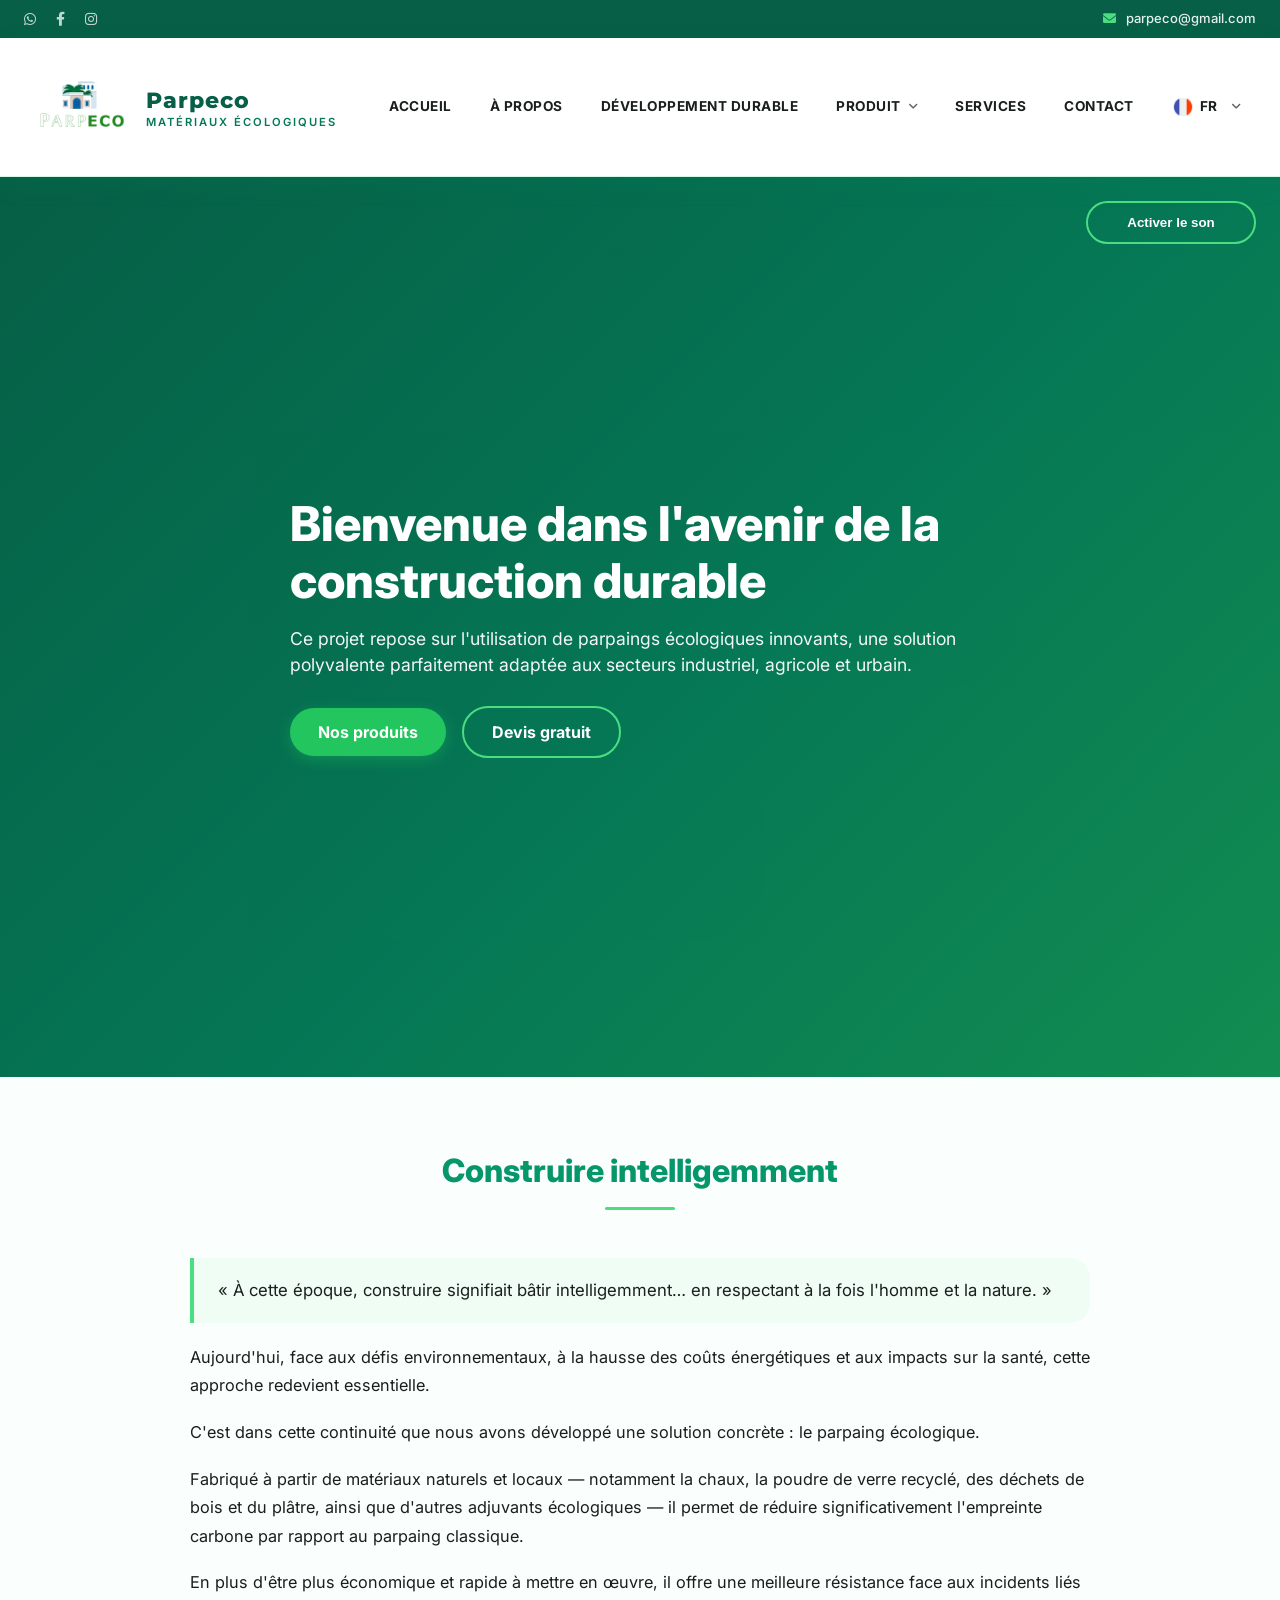
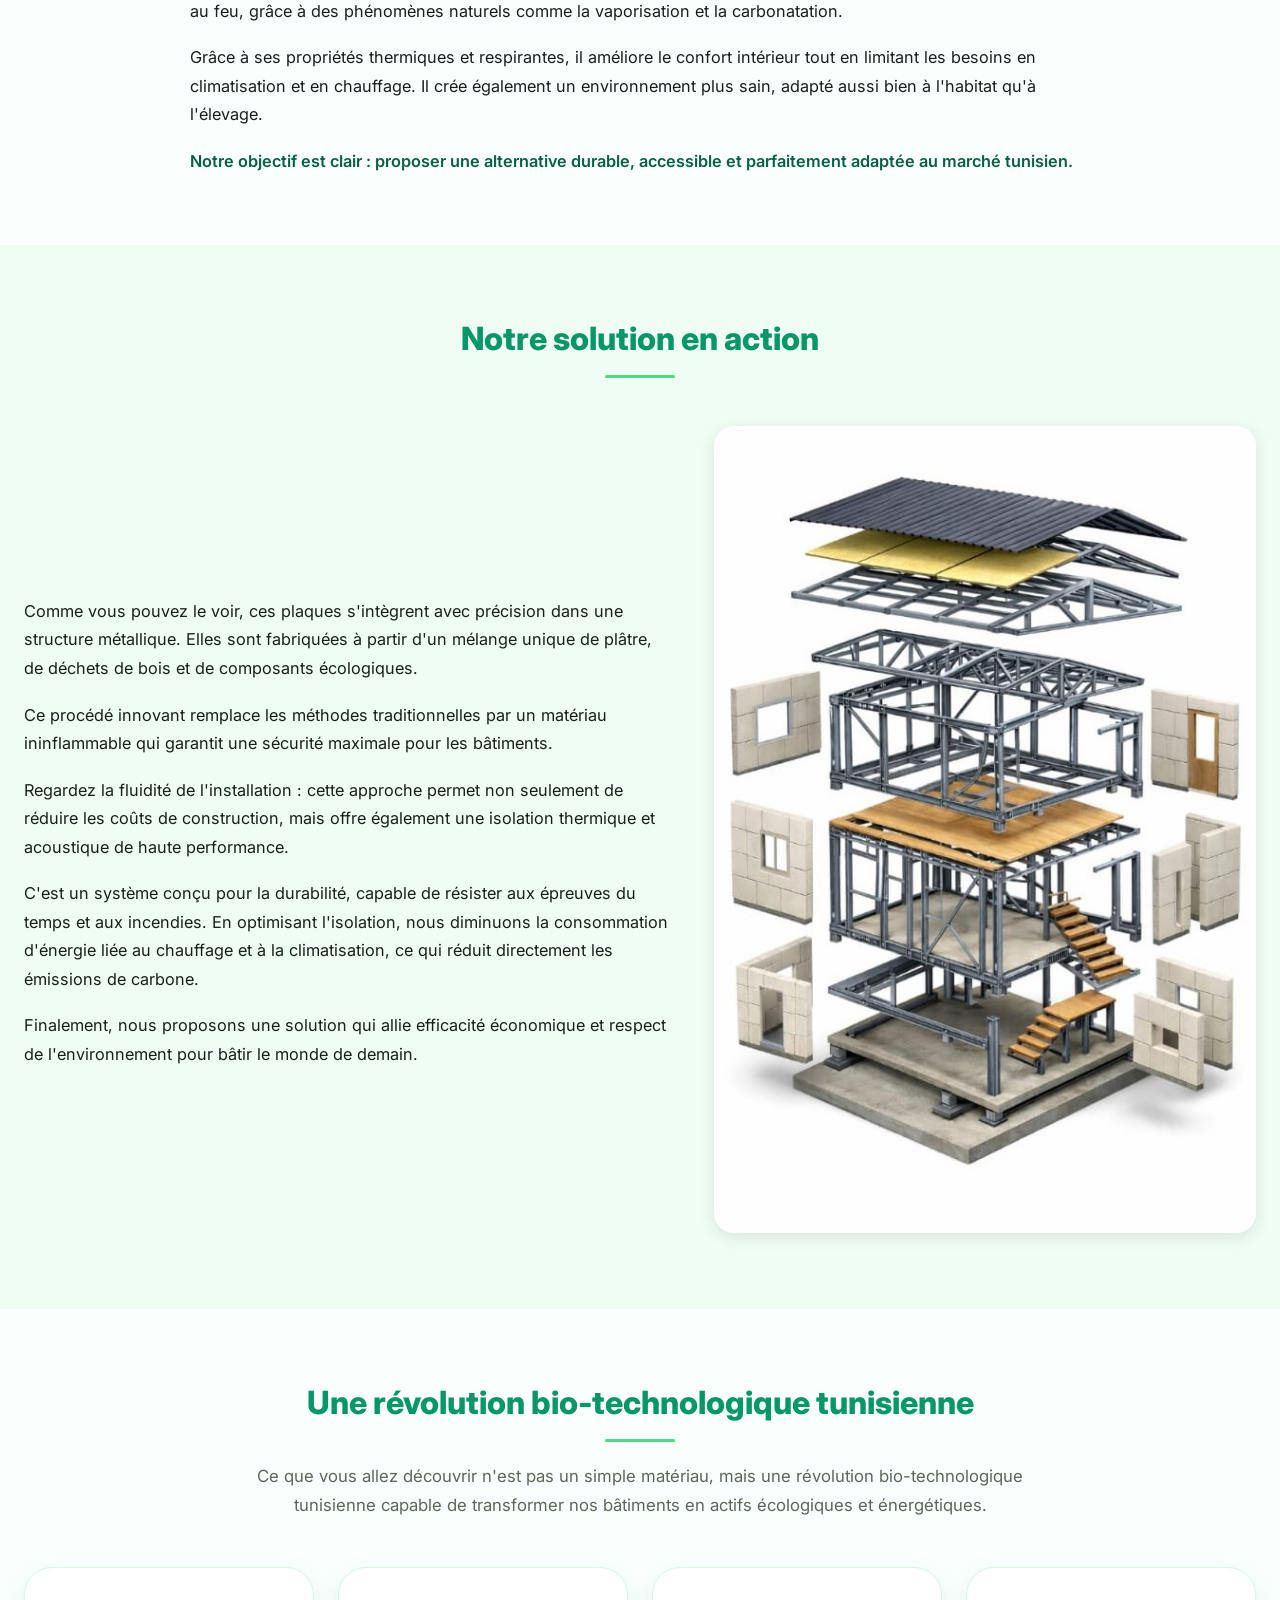
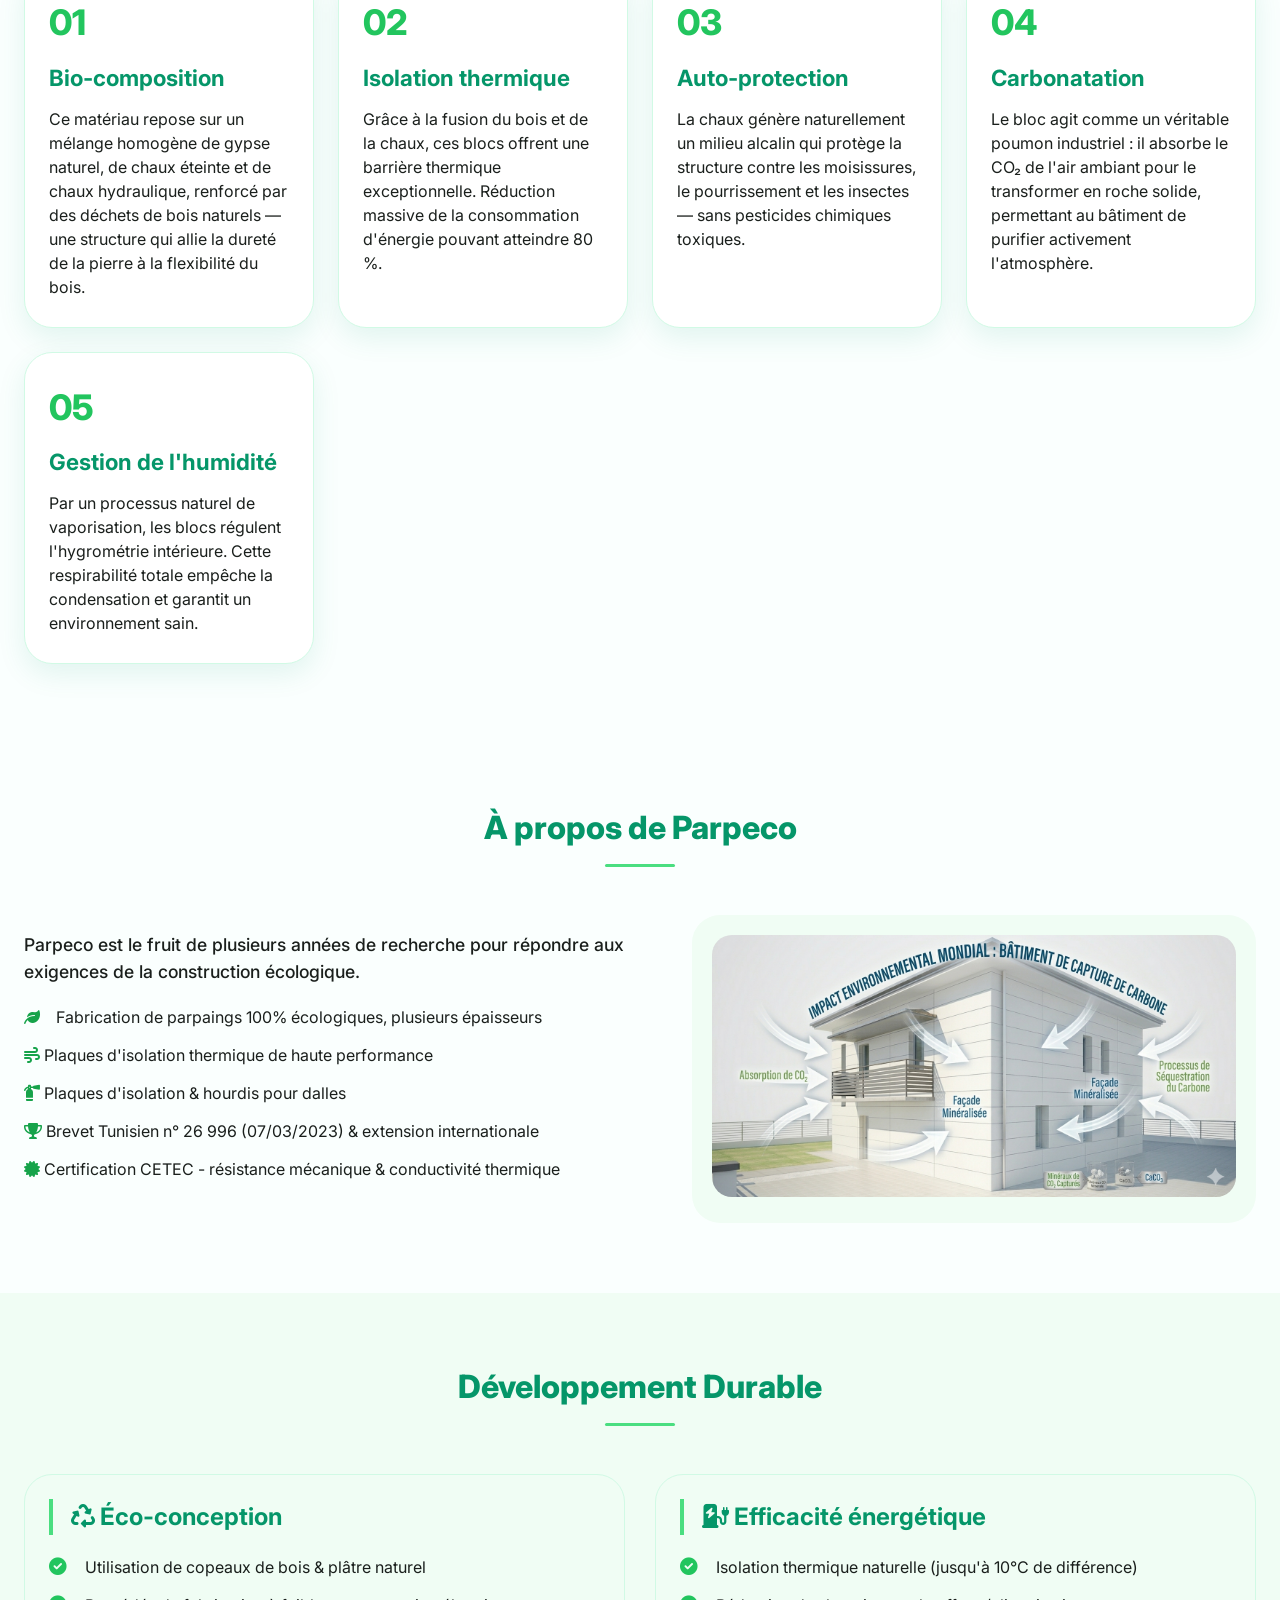
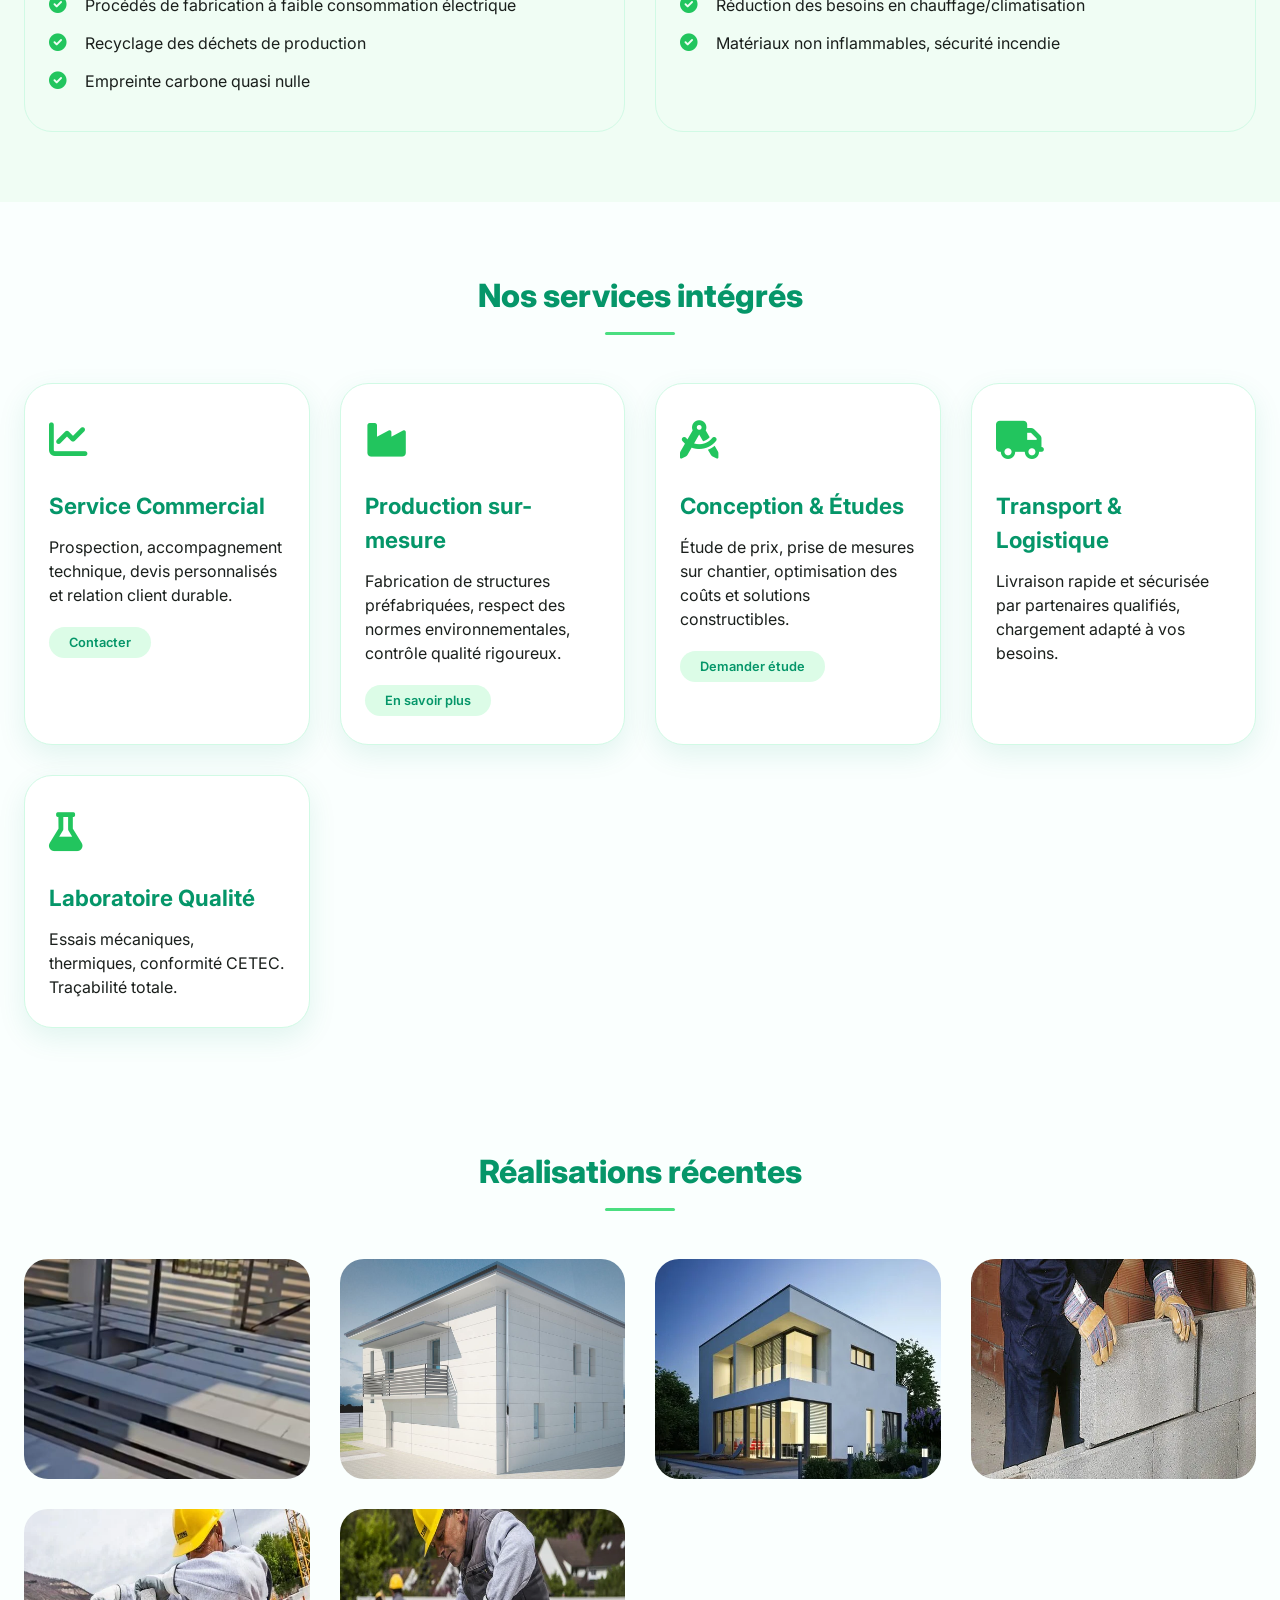
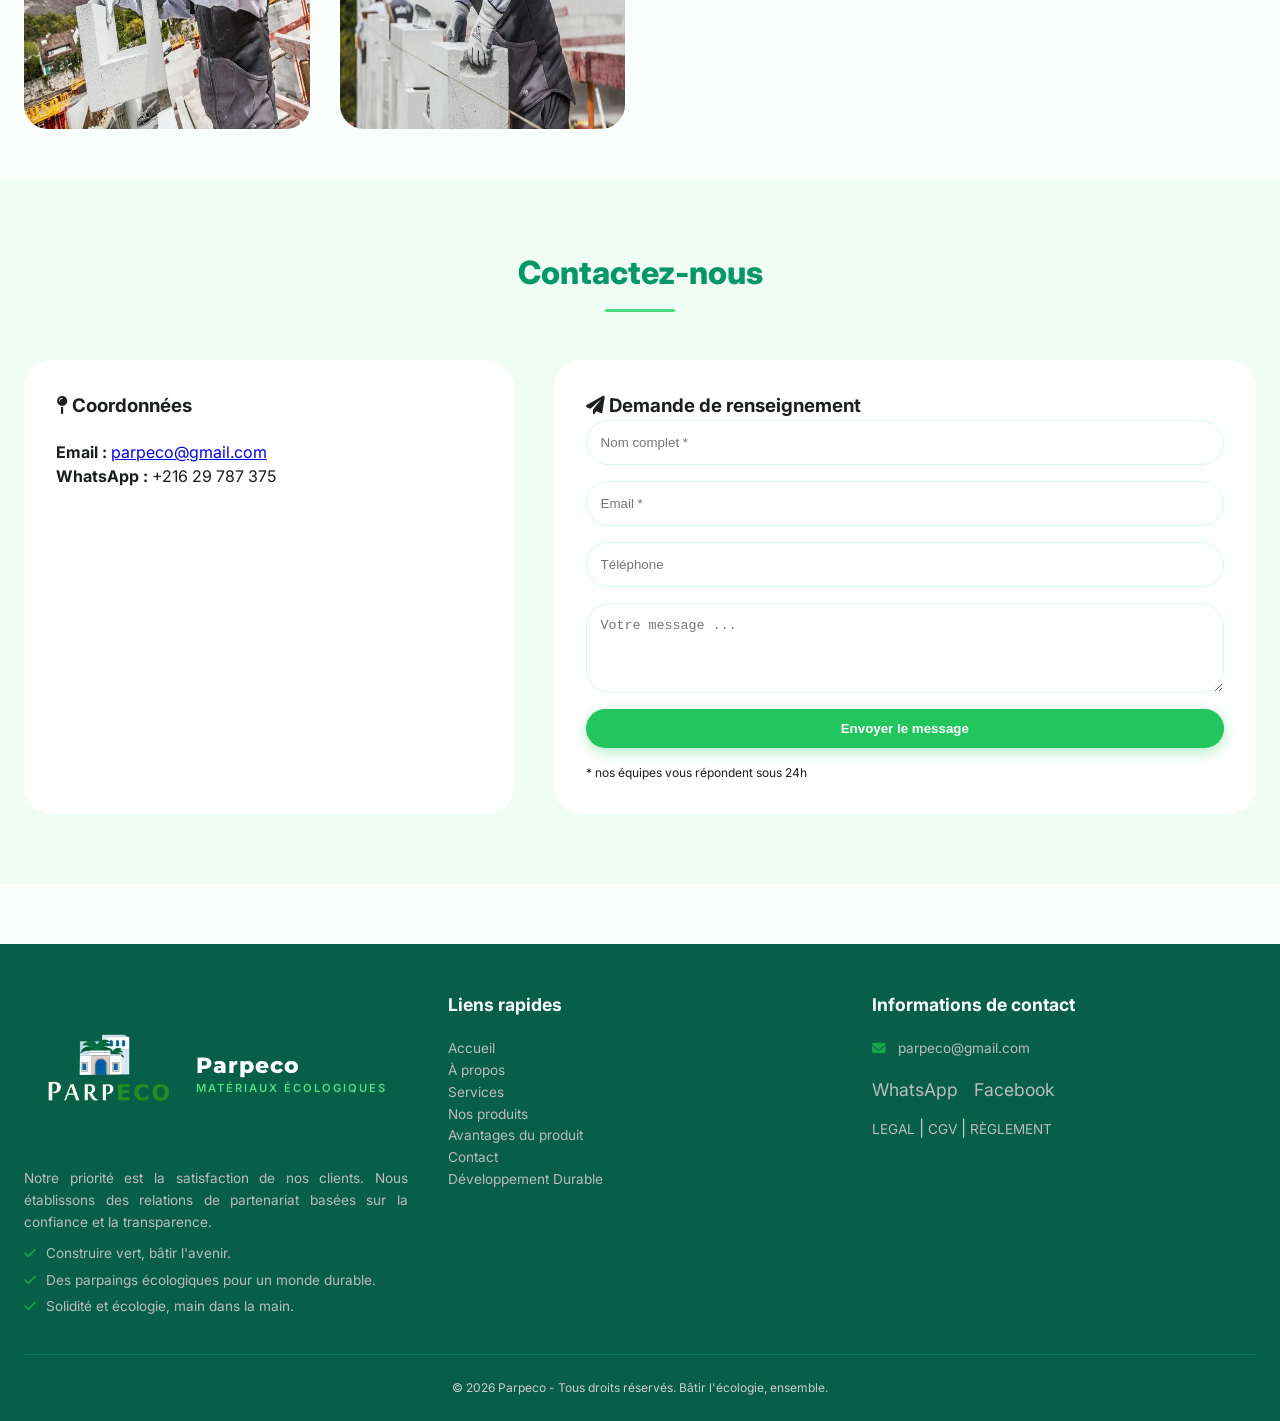
==== commit b239ce17: "ff" ====
--- a/index.html
+++ b/index.html
@@ -78,7 +78,7 @@
 <iframe
   id="hero-video-iframe"
   style="position: absolute; top: 0; left: 0; width: 100%; height: 100%; z-index: 0;"
-  src="https://www.youtube.com/embed/cRkhPONUaYg?autoplay=1&loop=1&playlist=cRkhPONUaYg&playsinline=1&controls=0&enablejsapi=1"
+  src="https://www.youtube.com/embed/cRkhPONUaYg?autoplay=1&loop=1&playlist=cRkhPONUaYg&mute=1&playsinline=1&controls=0&enablejsapi=1"
   frameborder="0"
   allow="autoplay; encrypted-media; picture-in-picture"
   allowfullscreen>
@@ -98,41 +98,53 @@
     </div>
   </div>
 </section>
+<script src="https://www.youtube.com/iframe_api"></script>
 <script>
-  const ytIframe = document.getElementById('hero-video-iframe');
+  let heroPlayer;
   const soundBtn = document.getElementById('hero-sound-toggle');
   let soundOn = true;
-
-  function postYTCommand(func, args = []) {
-    if (!ytIframe || !ytIframe.contentWindow) return;
-    ytIframe.contentWindow.postMessage(JSON.stringify({
-      event: 'command',
-      func,
-      args,
-    }), '*');
-  }
 
   function updateSoundButton() {
     if (!soundBtn) return;
     soundBtn.textContent = soundOn ? 'Couper le son' : 'Activer le son';
   }
 
+  function onYouTubeIframeAPIReady() {
+    heroPlayer = new YT.Player('hero-video-iframe', {
+      playerVars: {
+        autoplay: 1,
+        loop: 1,
+        playlist: 'cRkhPONUaYg',
+        playsinline: 1,
+        controls: 0,
+        mute: 1,
+      },
+      events: {
+        onReady: (event) => {
+          event.target.playVideo();
+          if (soundOn) {
+            event.target.unMute();
+          } else {
+            event.target.mute();
+          }
+          updateSoundButton();
+        },
+      },
+    });
+  }
+
   if (soundBtn) {
     soundBtn.addEventListener('click', () => {
+      if (!heroPlayer) return;
       soundOn = !soundOn;
       if (soundOn) {
-        postYTCommand('unMute');
+        heroPlayer.unMute();
       } else {
-        postYTCommand('mute');
+        heroPlayer.mute();
       }
       updateSoundButton();
     });
   }
-
-  document.addEventListener('DOMContentLoaded', () => {
-    updateSoundButton();
-    postYTCommand('unMute');
-  });
 </script>
 
 <!-- NOTRE VISION -->
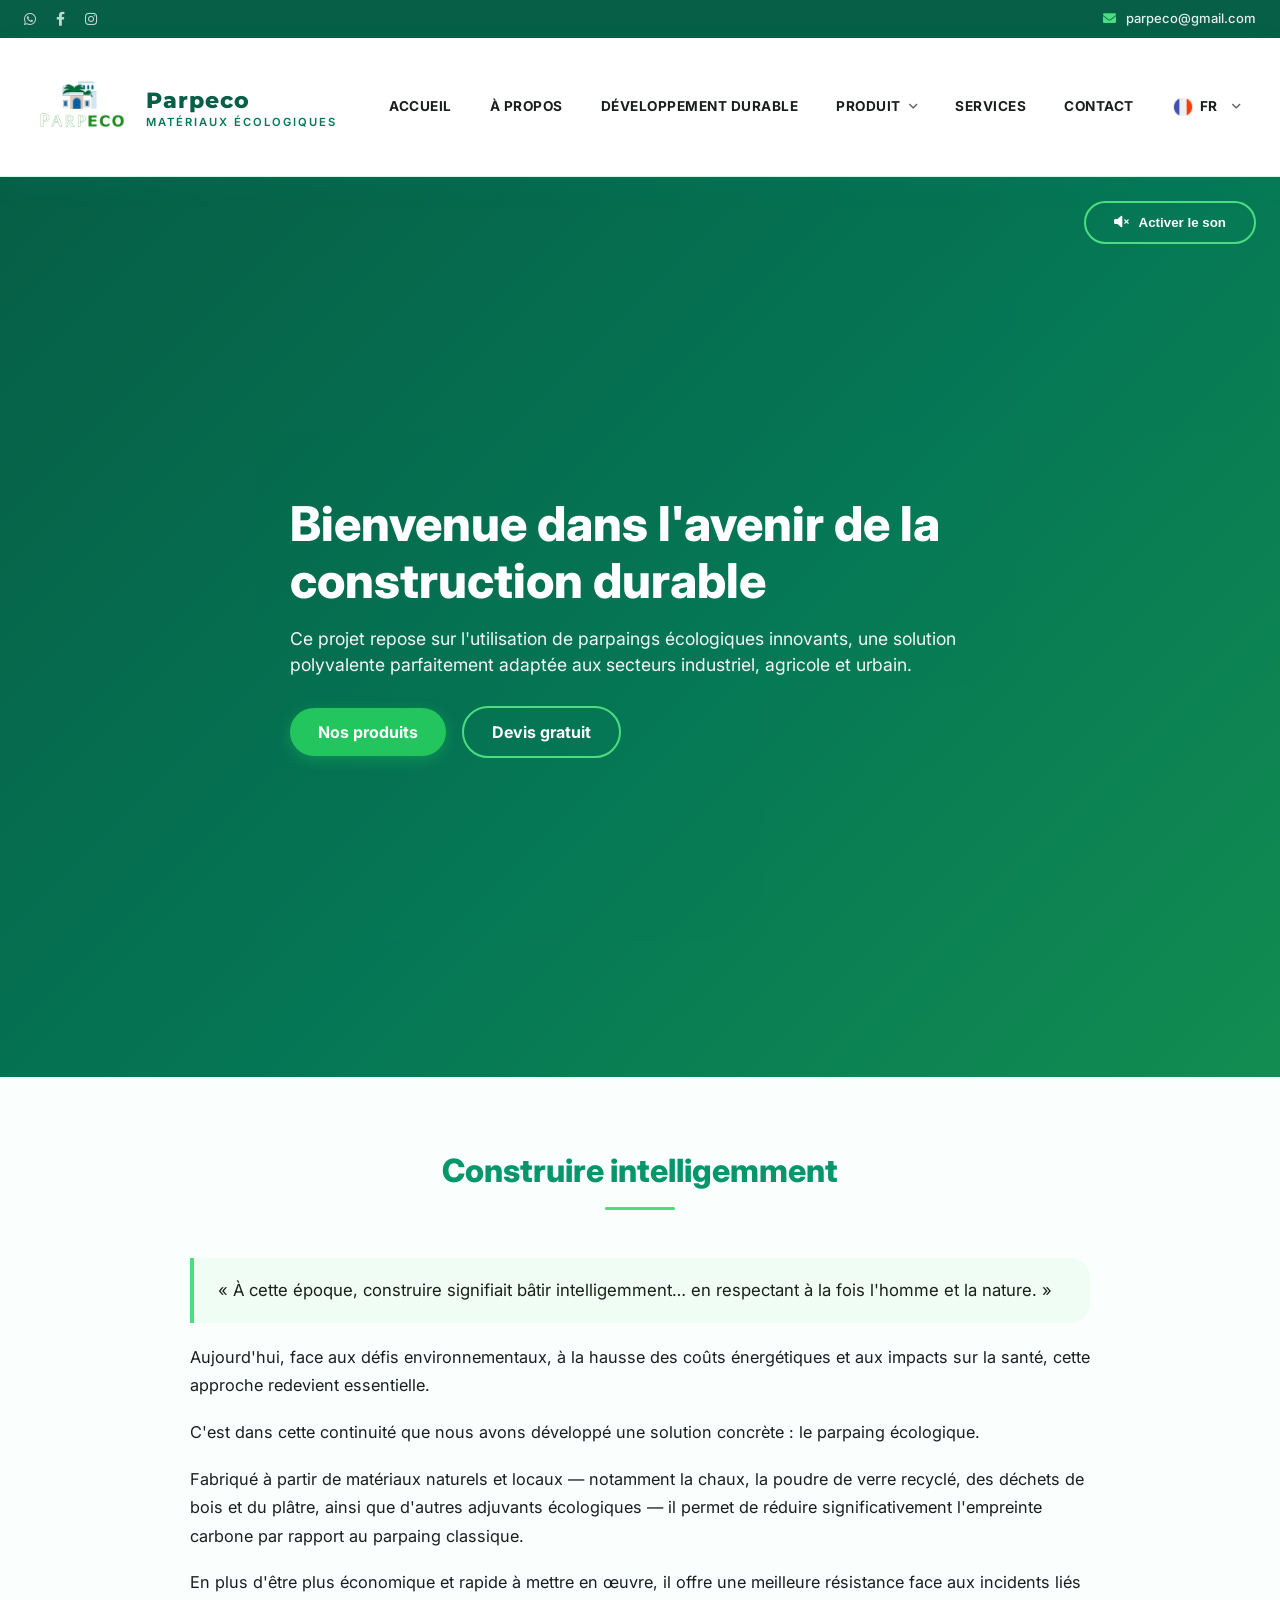
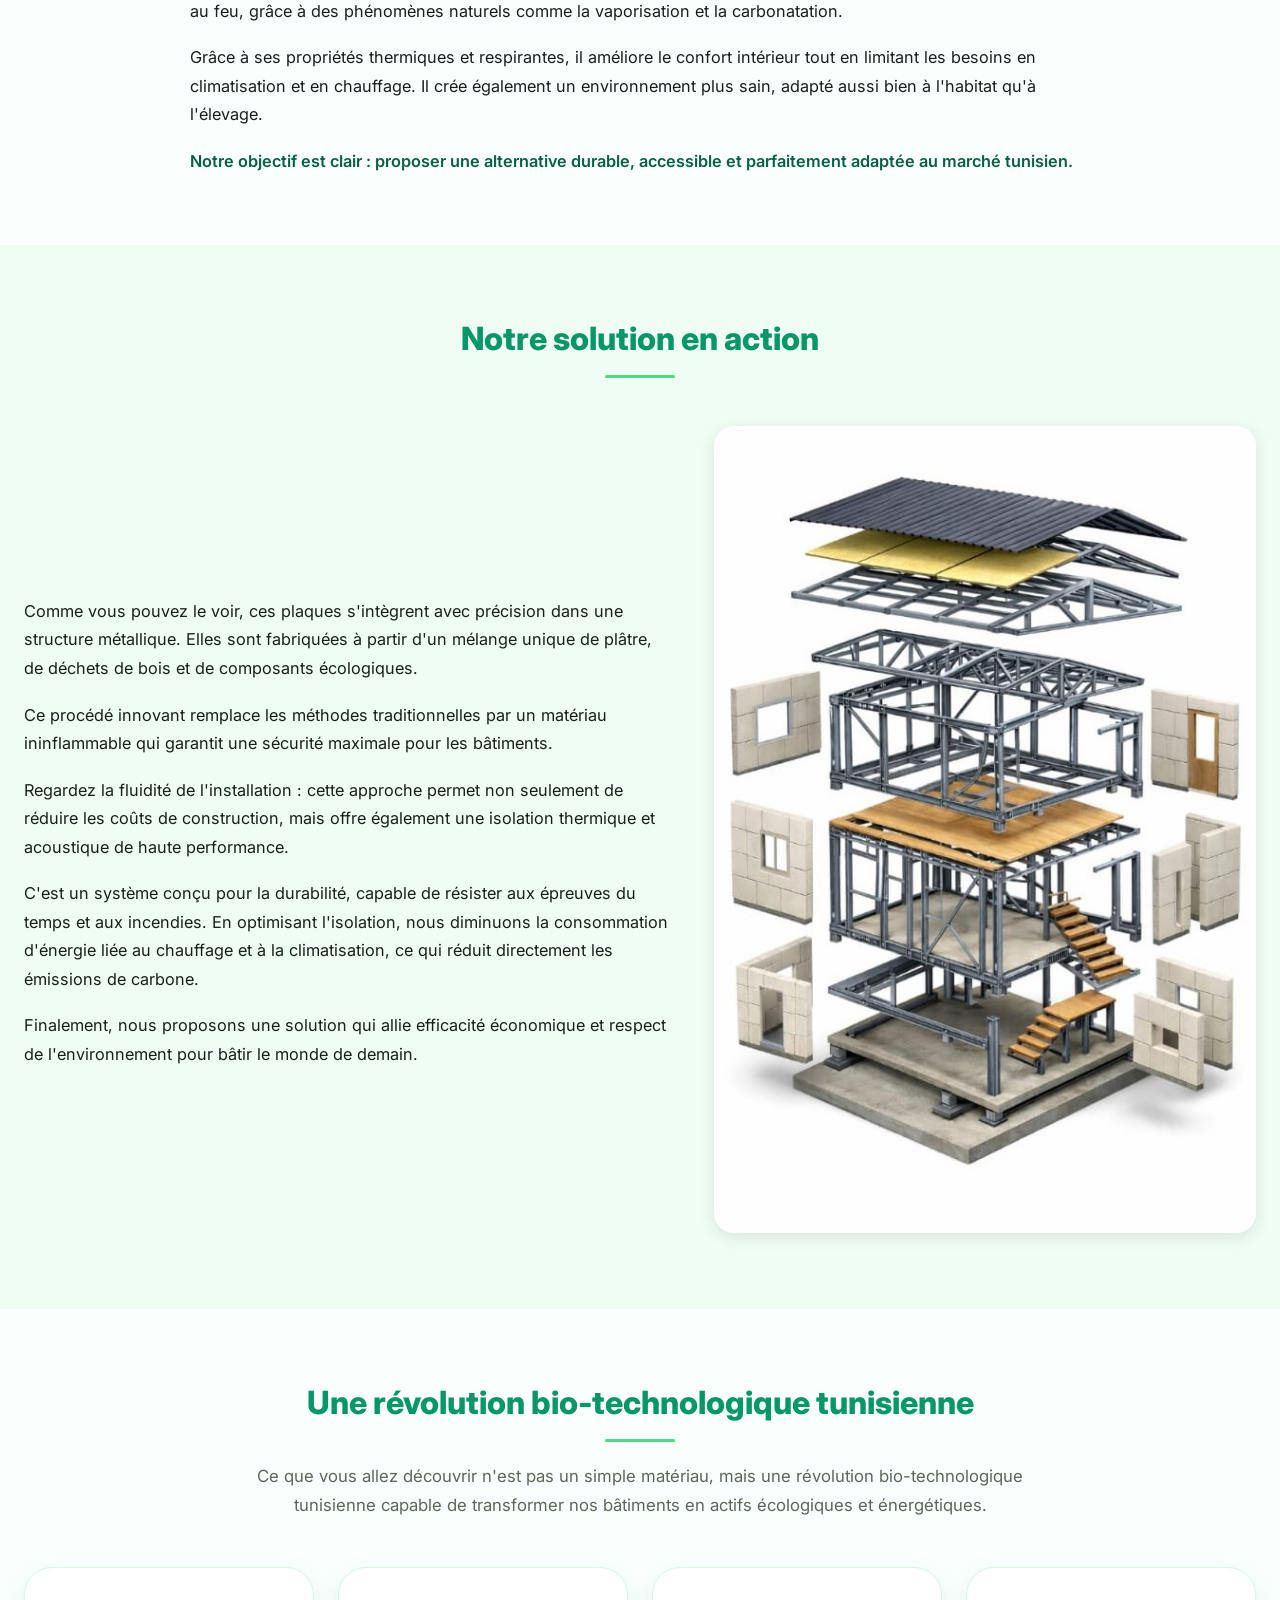
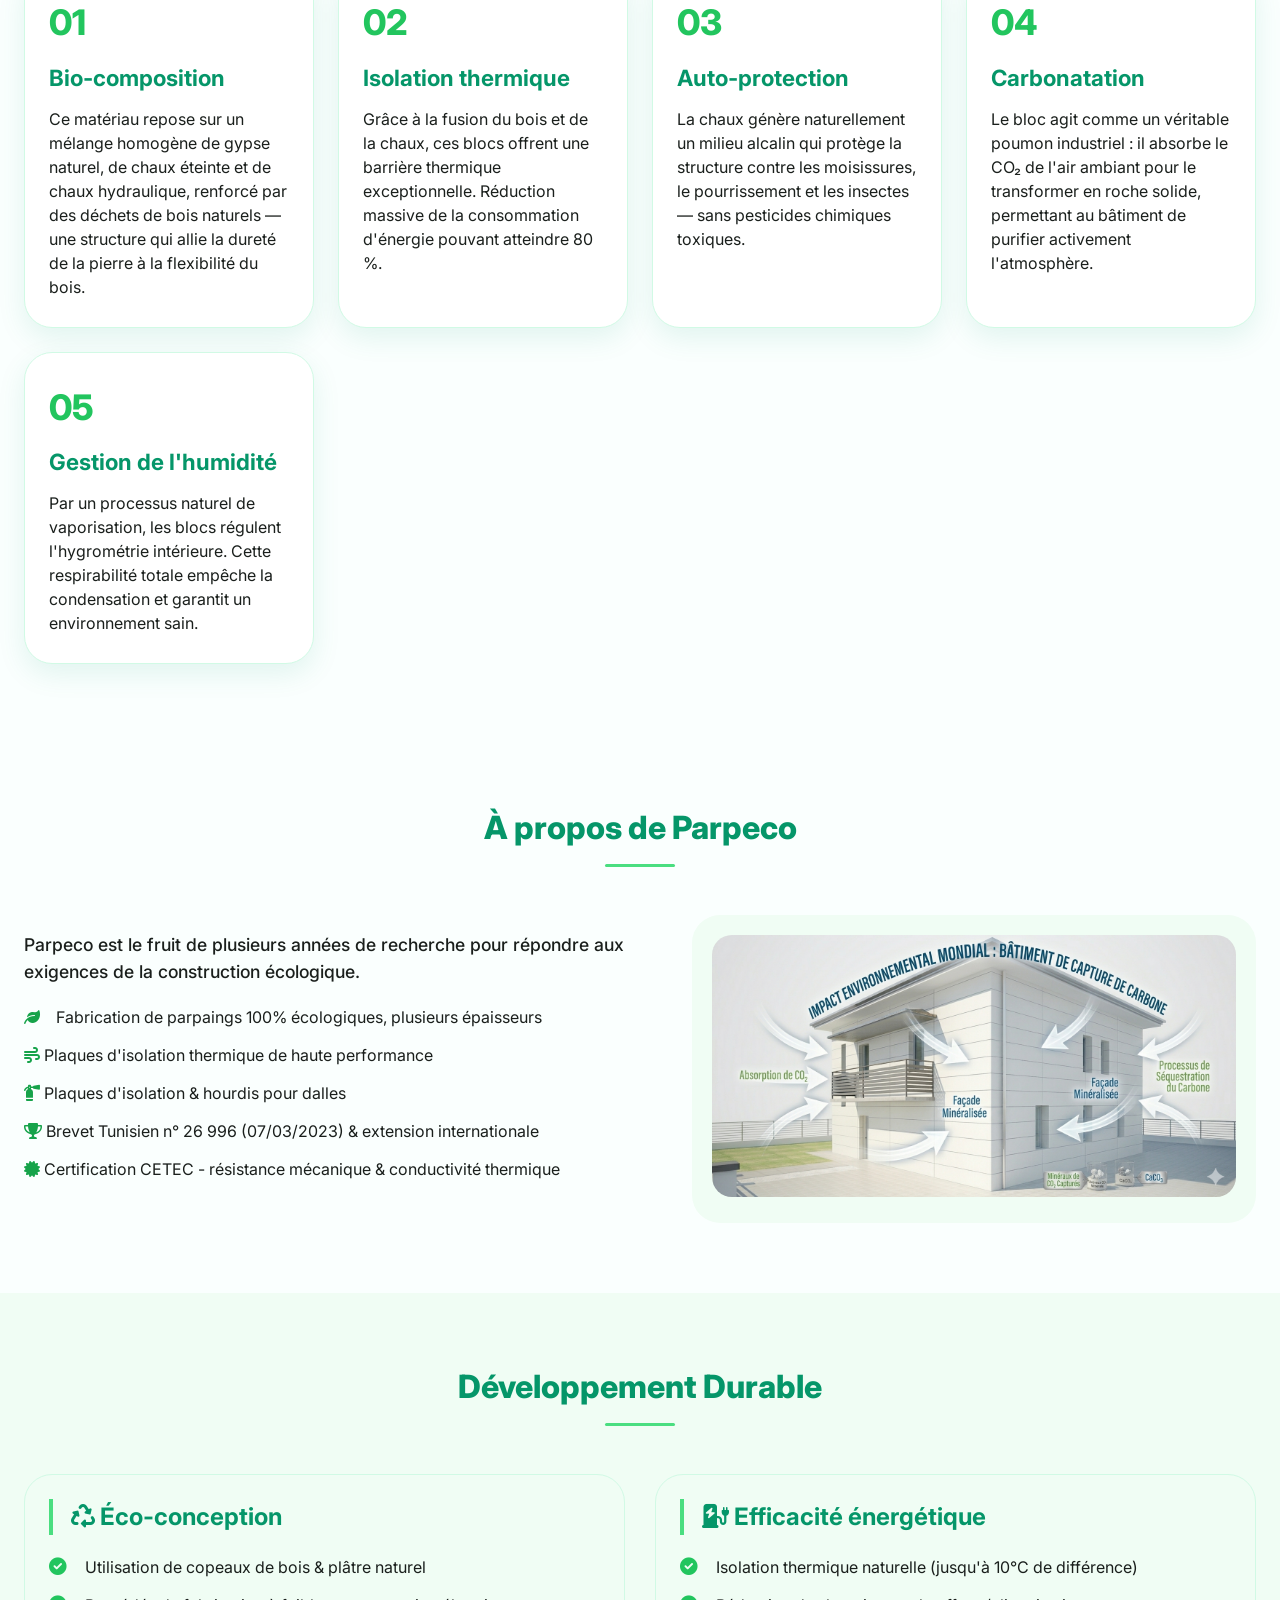
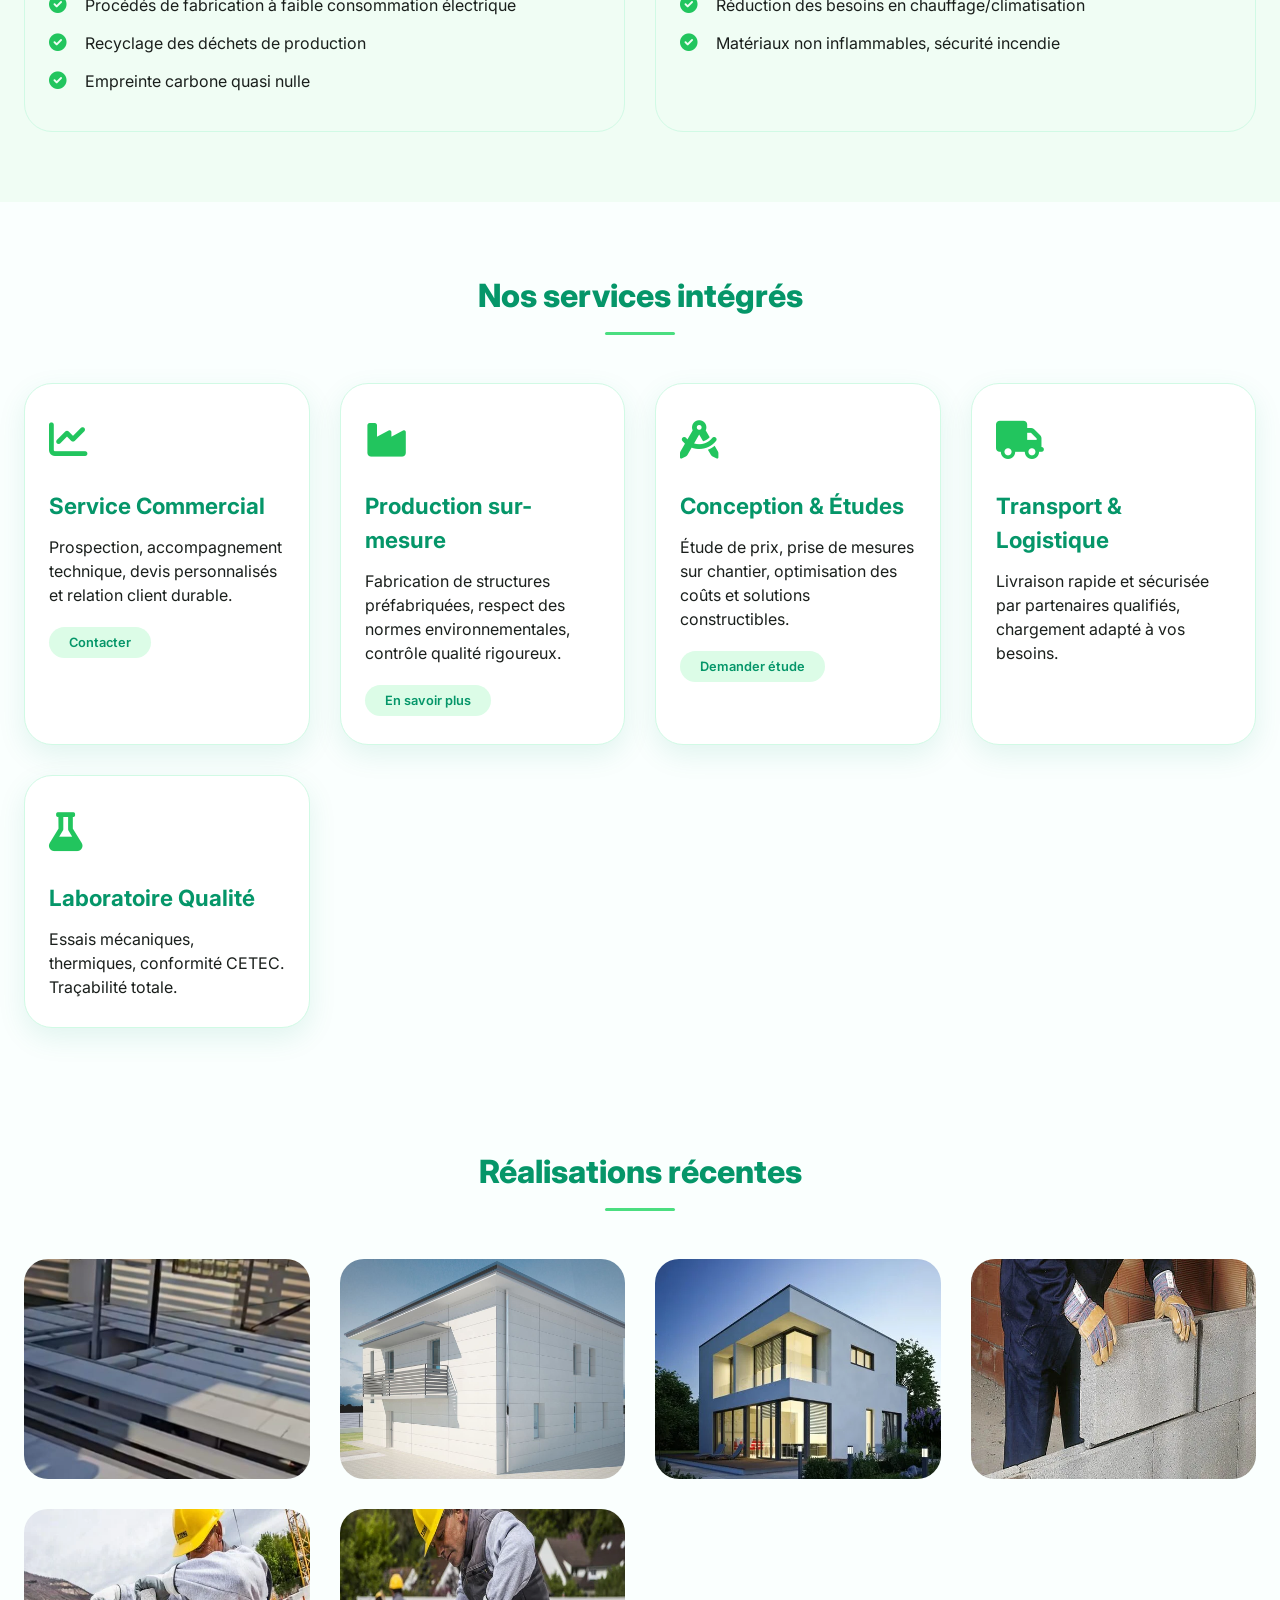
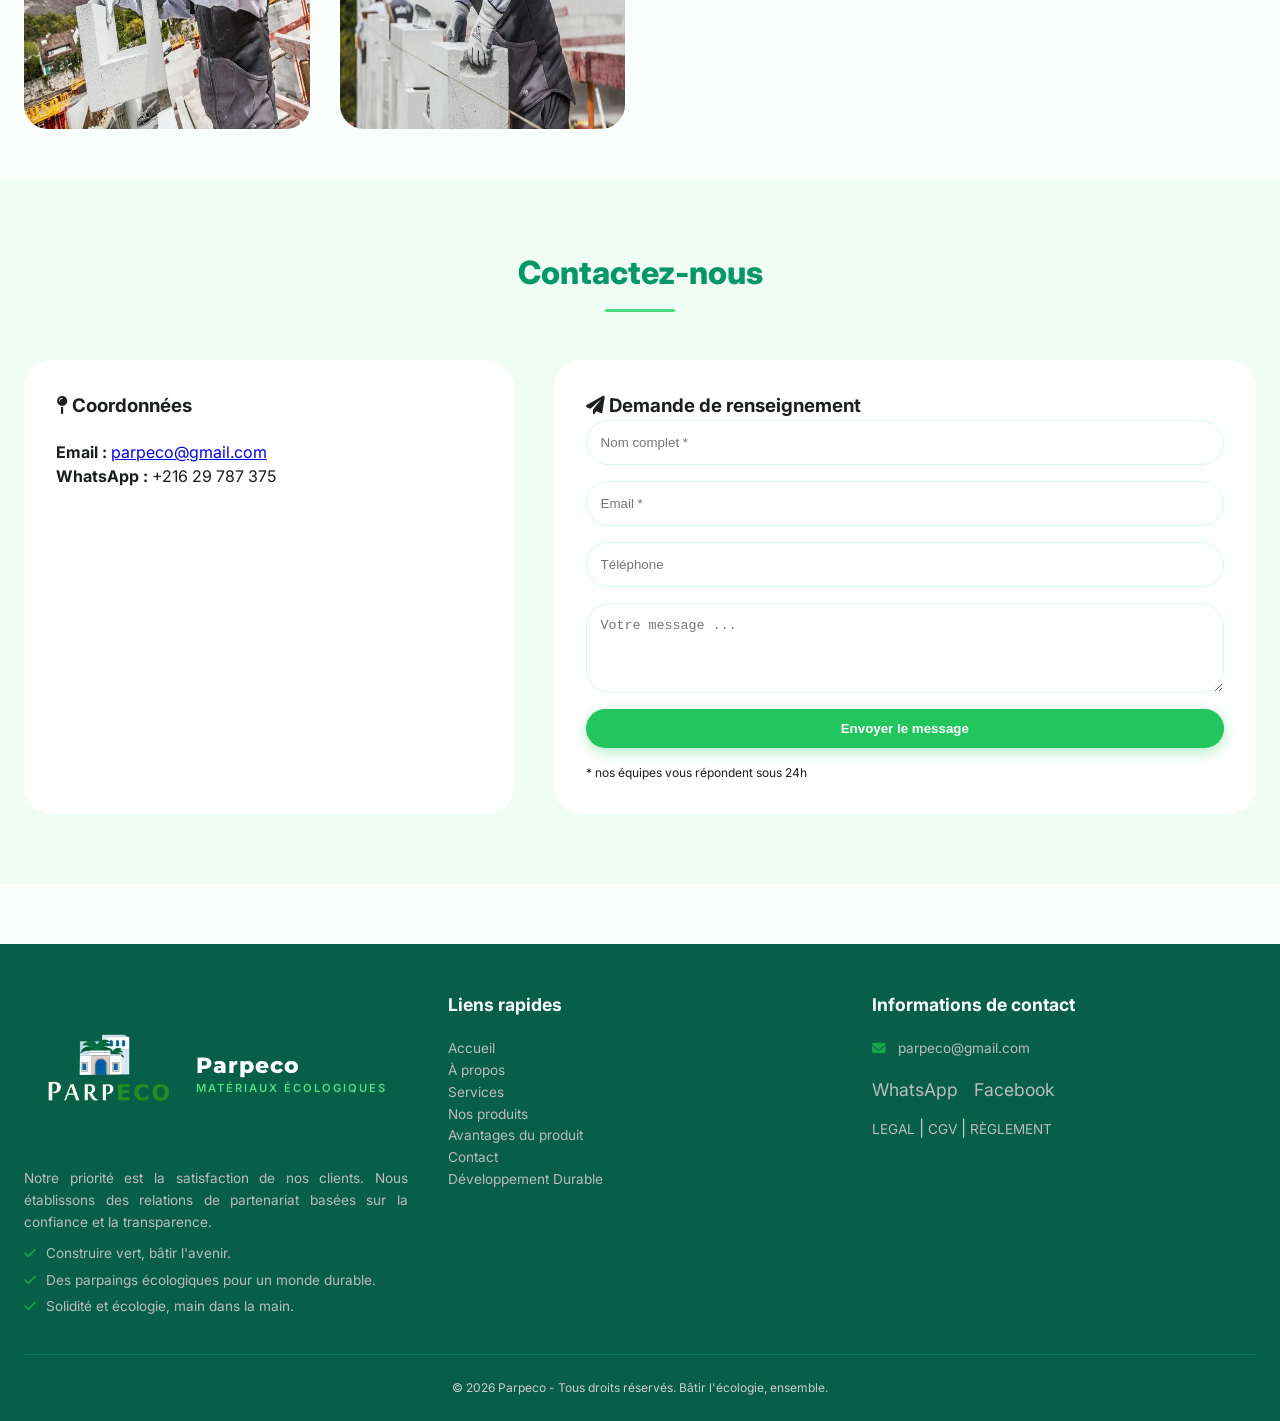
==== commit 735abfa1: "ff" ====
--- a/index.html
+++ b/index.html
@@ -102,49 +102,48 @@
 <script>
   let heroPlayer;
   const soundBtn = document.getElementById('hero-sound-toggle');
-  let soundOn = true;
+  let isMuted = true; // always start muted — guaranteed autoplay
 
   function updateSoundButton() {
     if (!soundBtn) return;
-    soundBtn.textContent = soundOn ? 'Couper le son' : 'Activer le son';
+    soundBtn.innerHTML = isMuted
+      ? '<i class="fas fa-volume-mute" style="margin-right:6px;"></i> Activer le son'
+      : '<i class="fas fa-volume-up" style="margin-right:6px;"></i> Couper le son';
   }
 
   function onYouTubeIframeAPIReady() {
     heroPlayer = new YT.Player('hero-video-iframe', {
-      playerVars: {
-        autoplay: 1,
-        loop: 1,
-        playlist: 'cRkhPONUaYg',
-        playsinline: 1,
-        controls: 0,
-        mute: 1,
-      },
       events: {
-        onReady: (event) => {
-          event.target.playVideo();
-          if (soundOn) {
-            event.target.unMute();
-          } else {
-            event.target.mute();
-          }
+        onReady: function(event) {
+          event.target.mute();       // explicitly mute first
+          event.target.playVideo();  // this ALWAYS works when muted
           updateSoundButton();
         },
-      },
+        onStateChange: function(event) {
+          // If video stops (e.g. network), restart it
+          if (event.data === YT.PlayerState.ENDED) {
+            event.target.playVideo();
+          }
+        }
+      }
     });
   }
 
   if (soundBtn) {
-    soundBtn.addEventListener('click', () => {
+    soundBtn.addEventListener('click', function() {
       if (!heroPlayer) return;
-      soundOn = !soundOn;
-      if (soundOn) {
+      isMuted = !isMuted;
+      if (isMuted) {
+        heroPlayer.mute();
+      } else {
         heroPlayer.unMute();
-      } else {
-        heroPlayer.mute();
+        heroPlayer.setVolume(80);
       }
       updateSoundButton();
     });
   }
+
+  updateSoundButton(); // set initial button text on load
 </script>
 
 <!-- NOTRE VISION -->
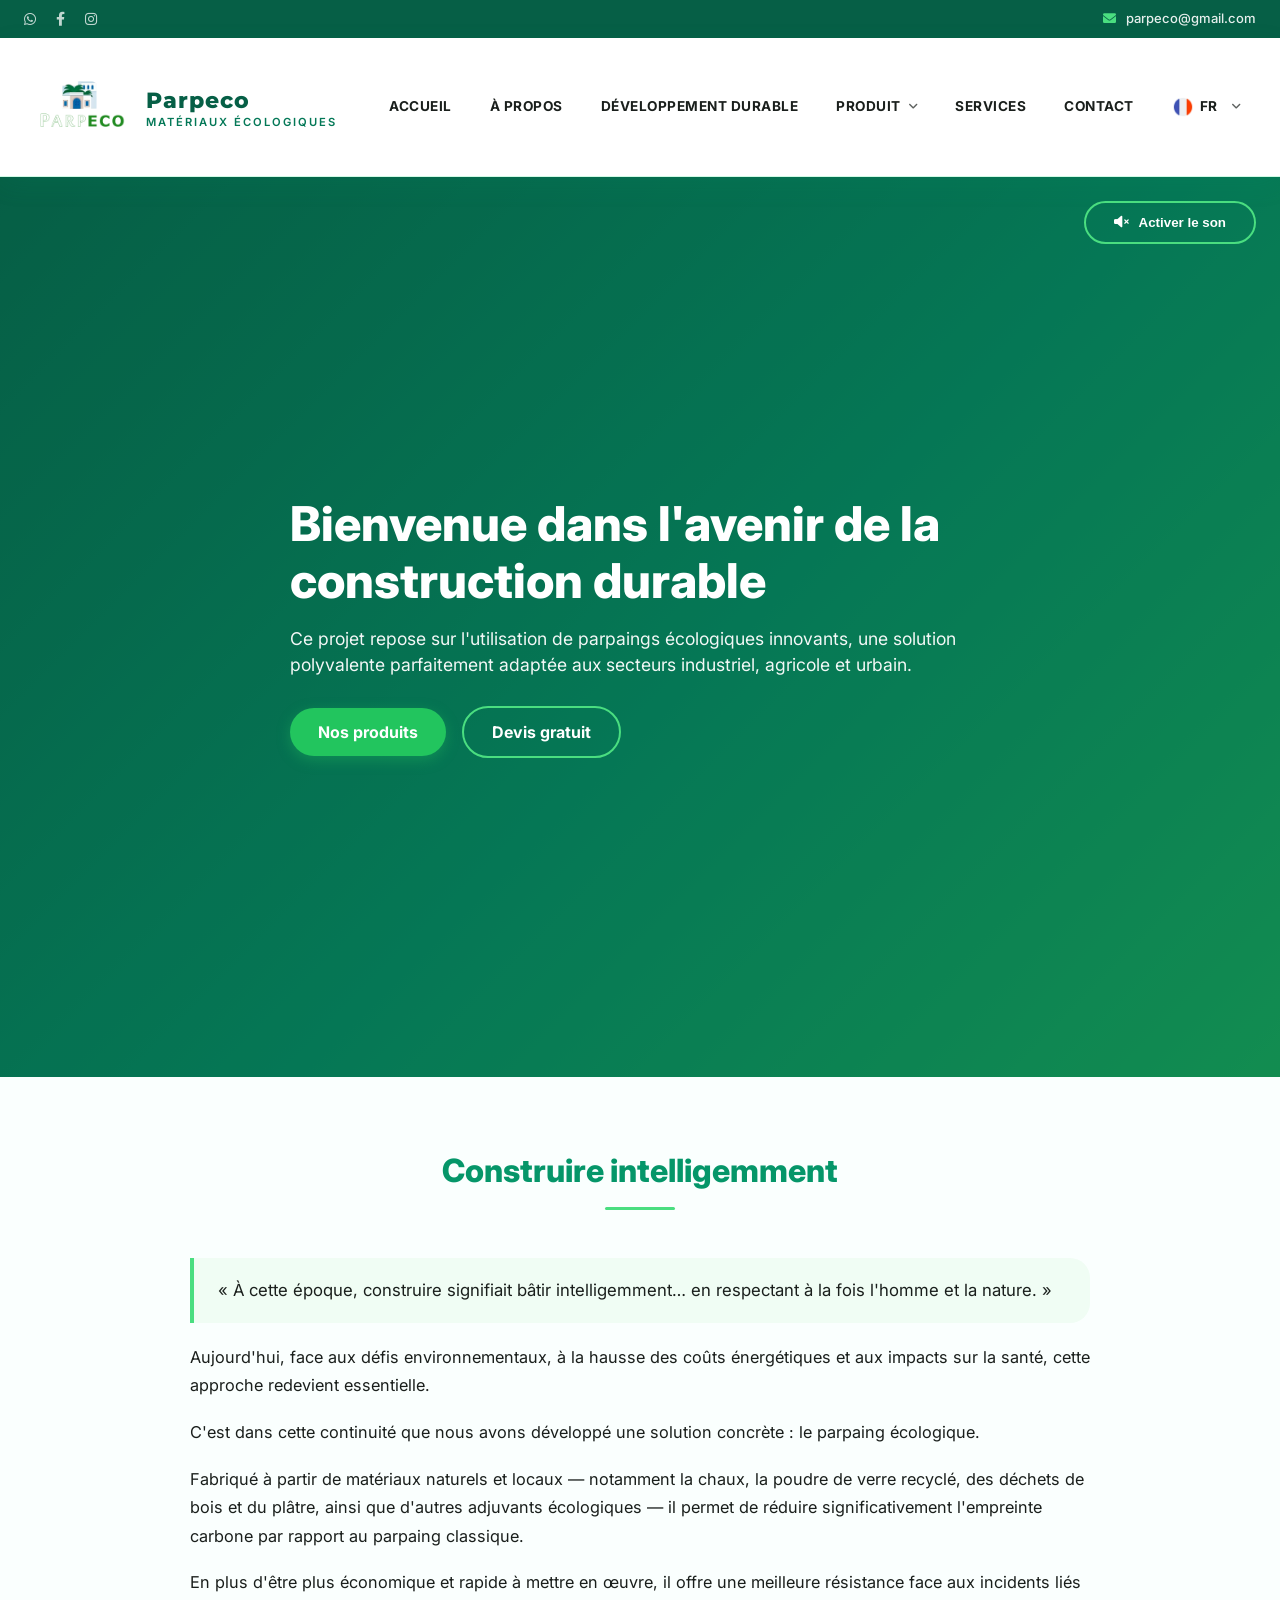
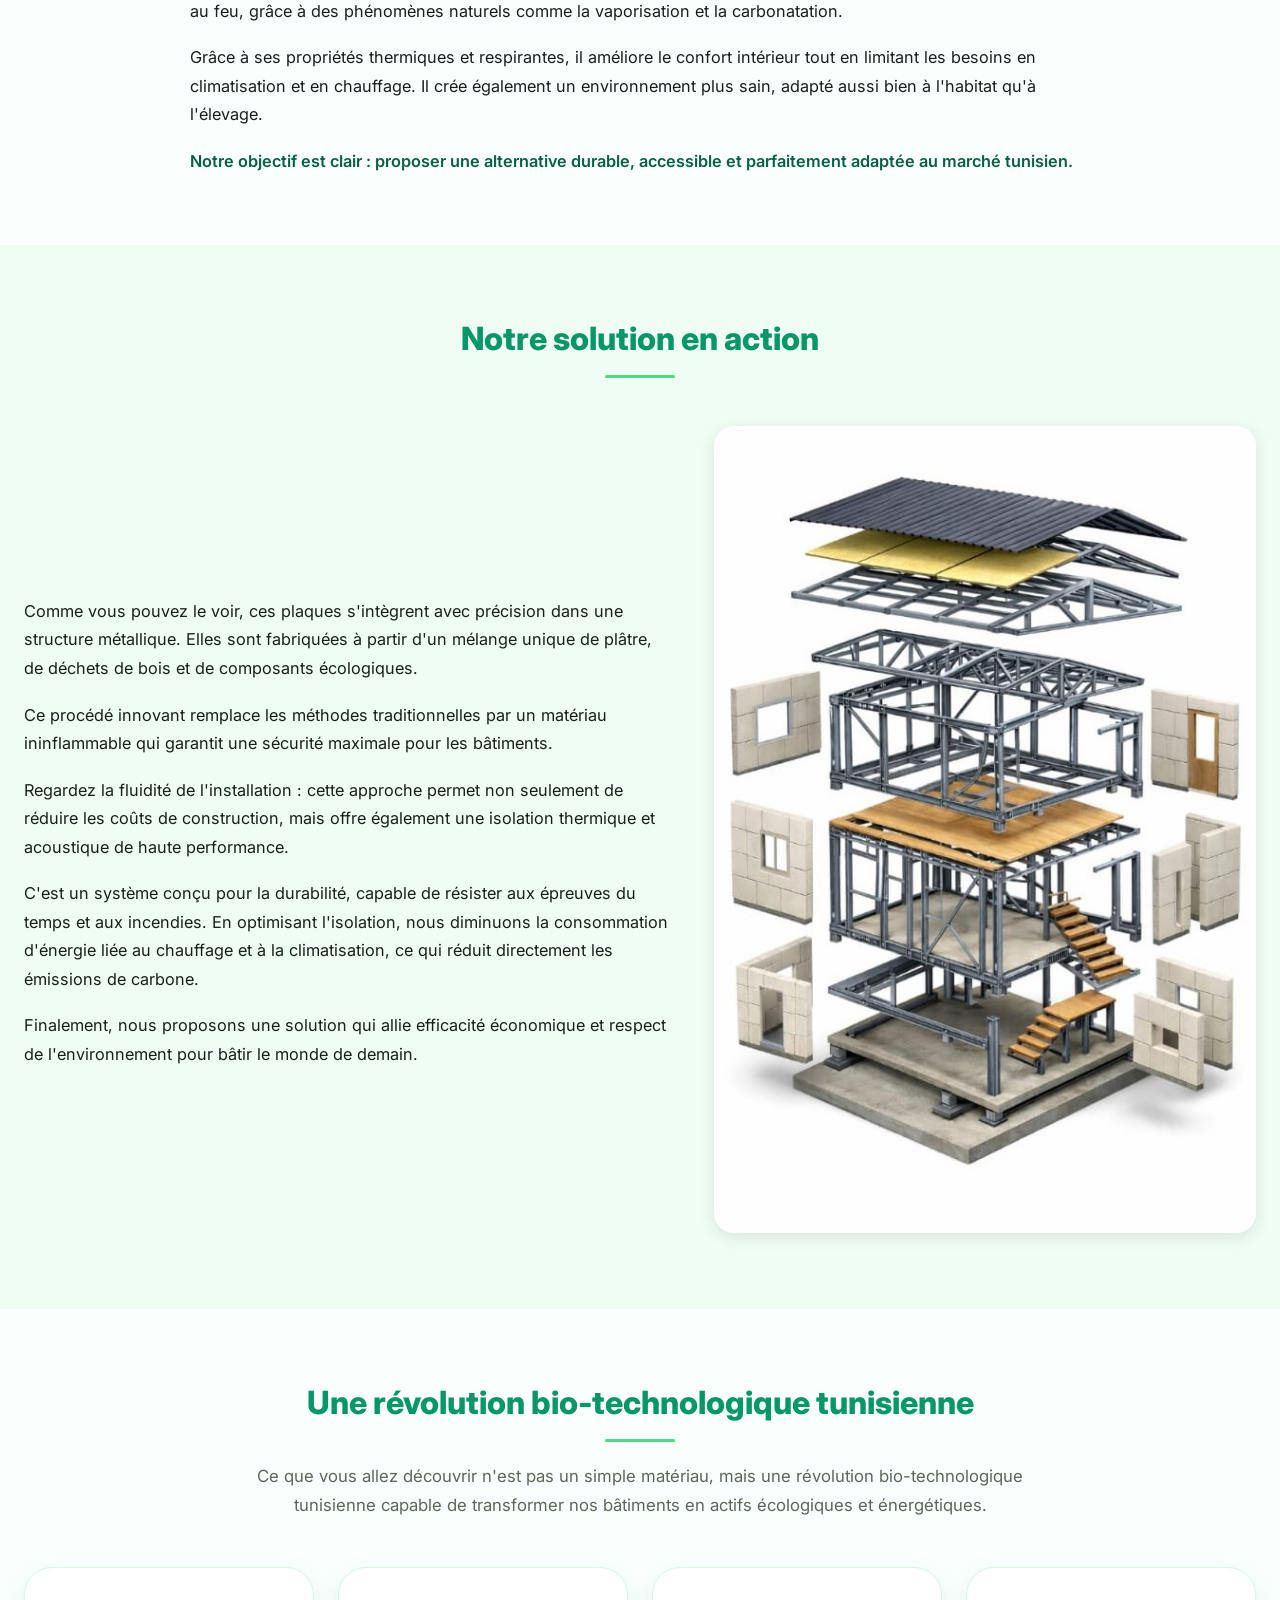
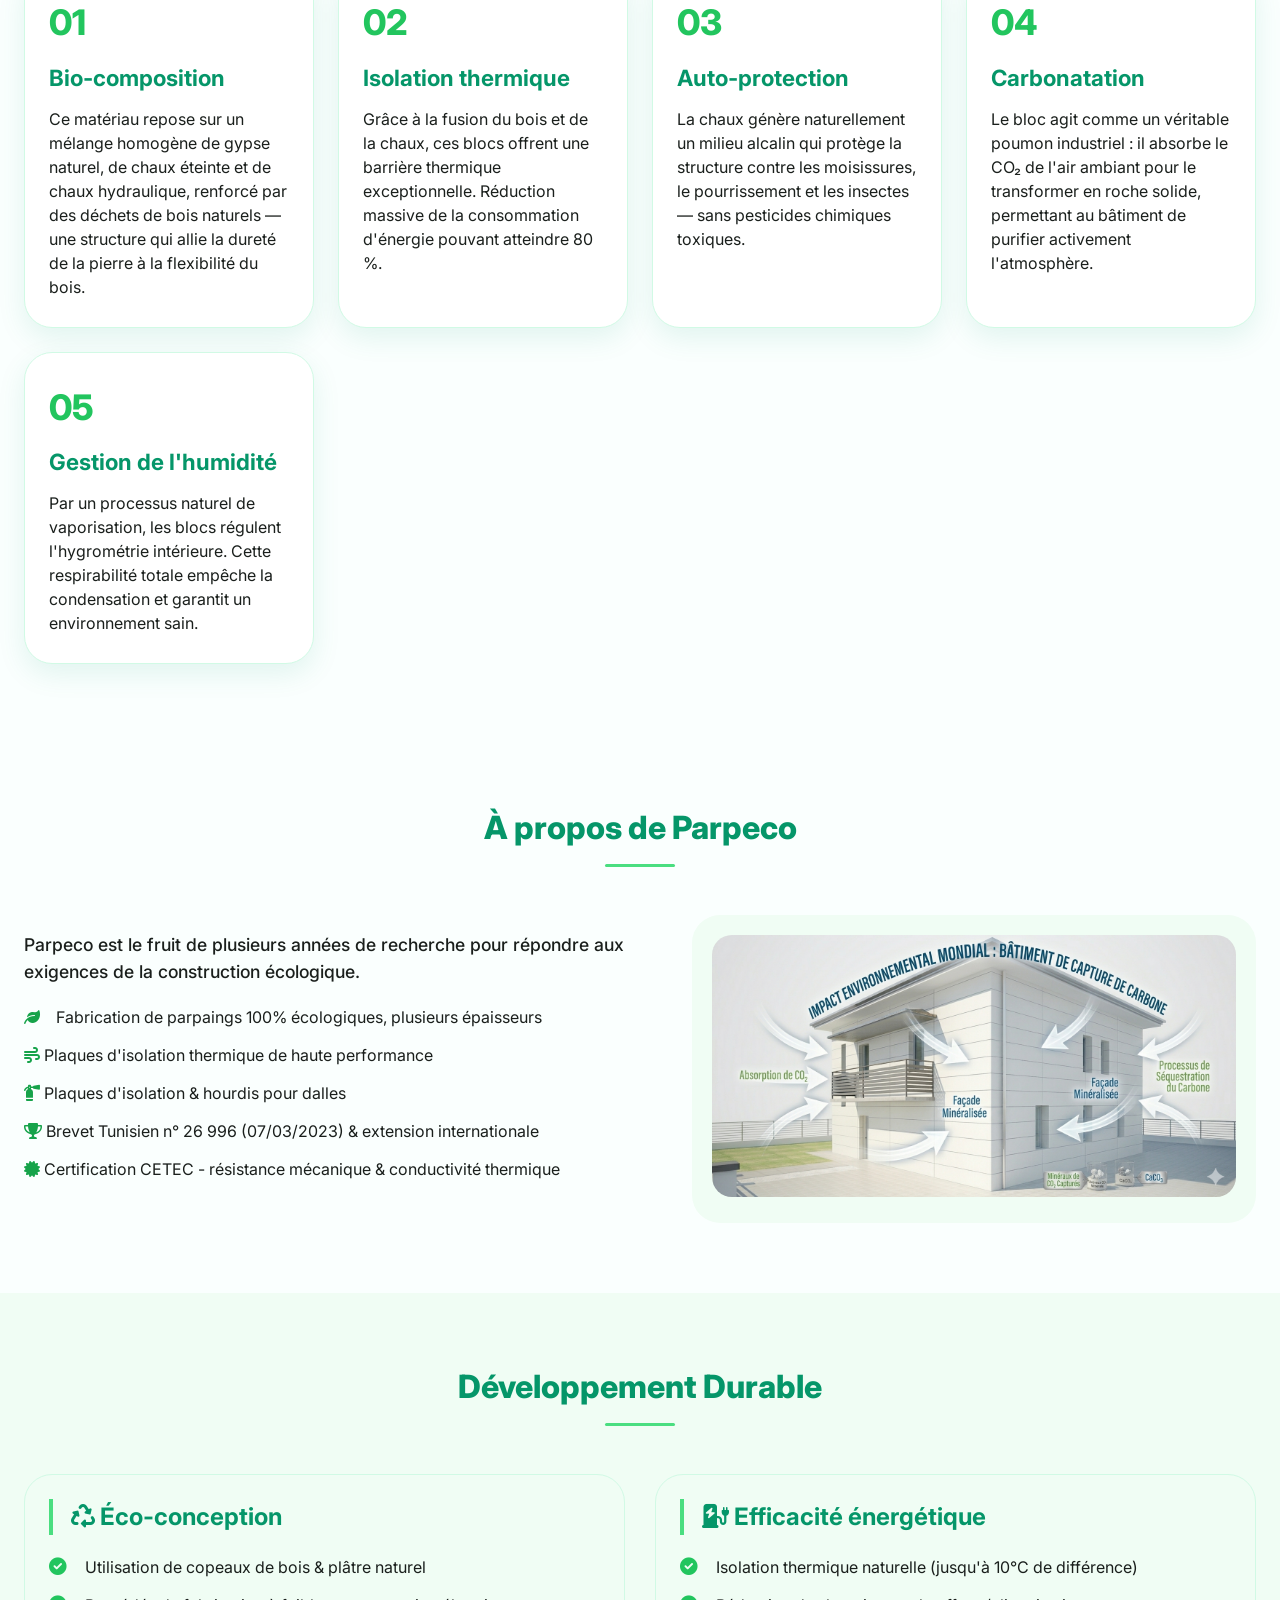
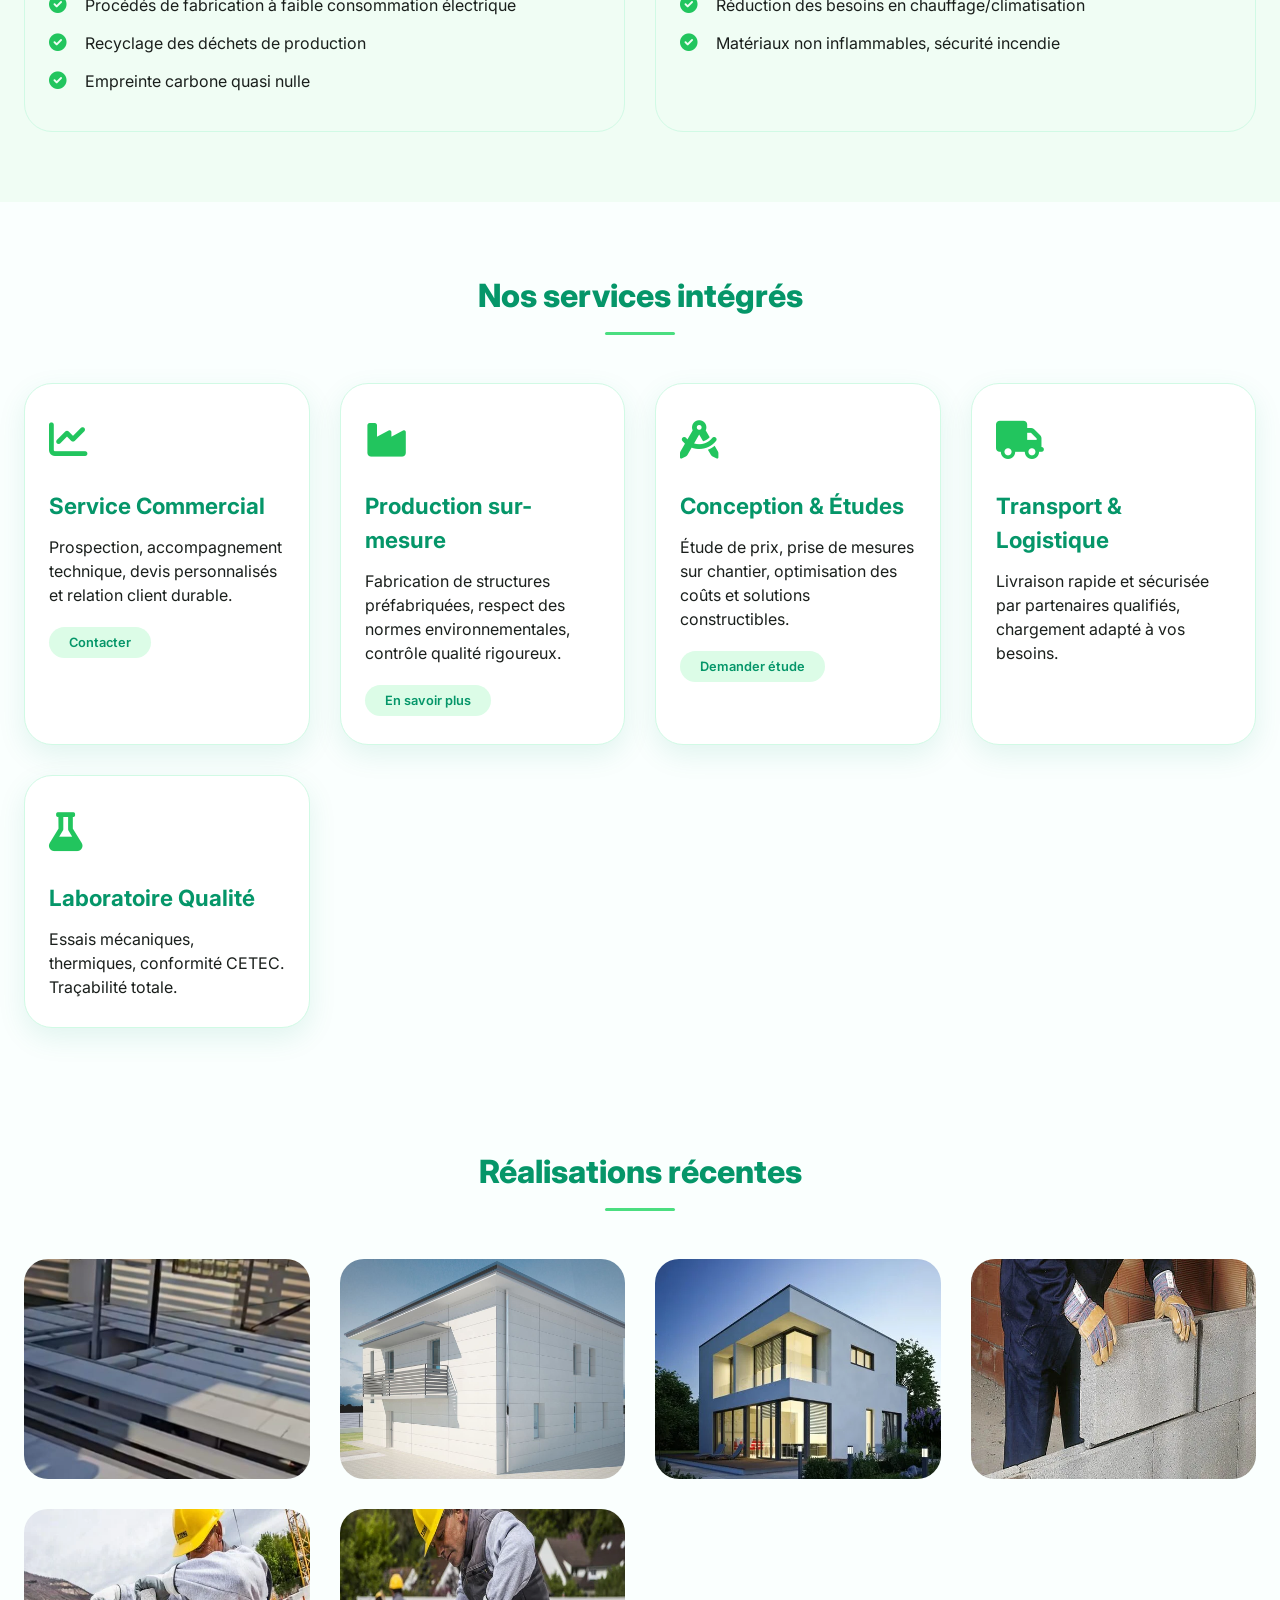
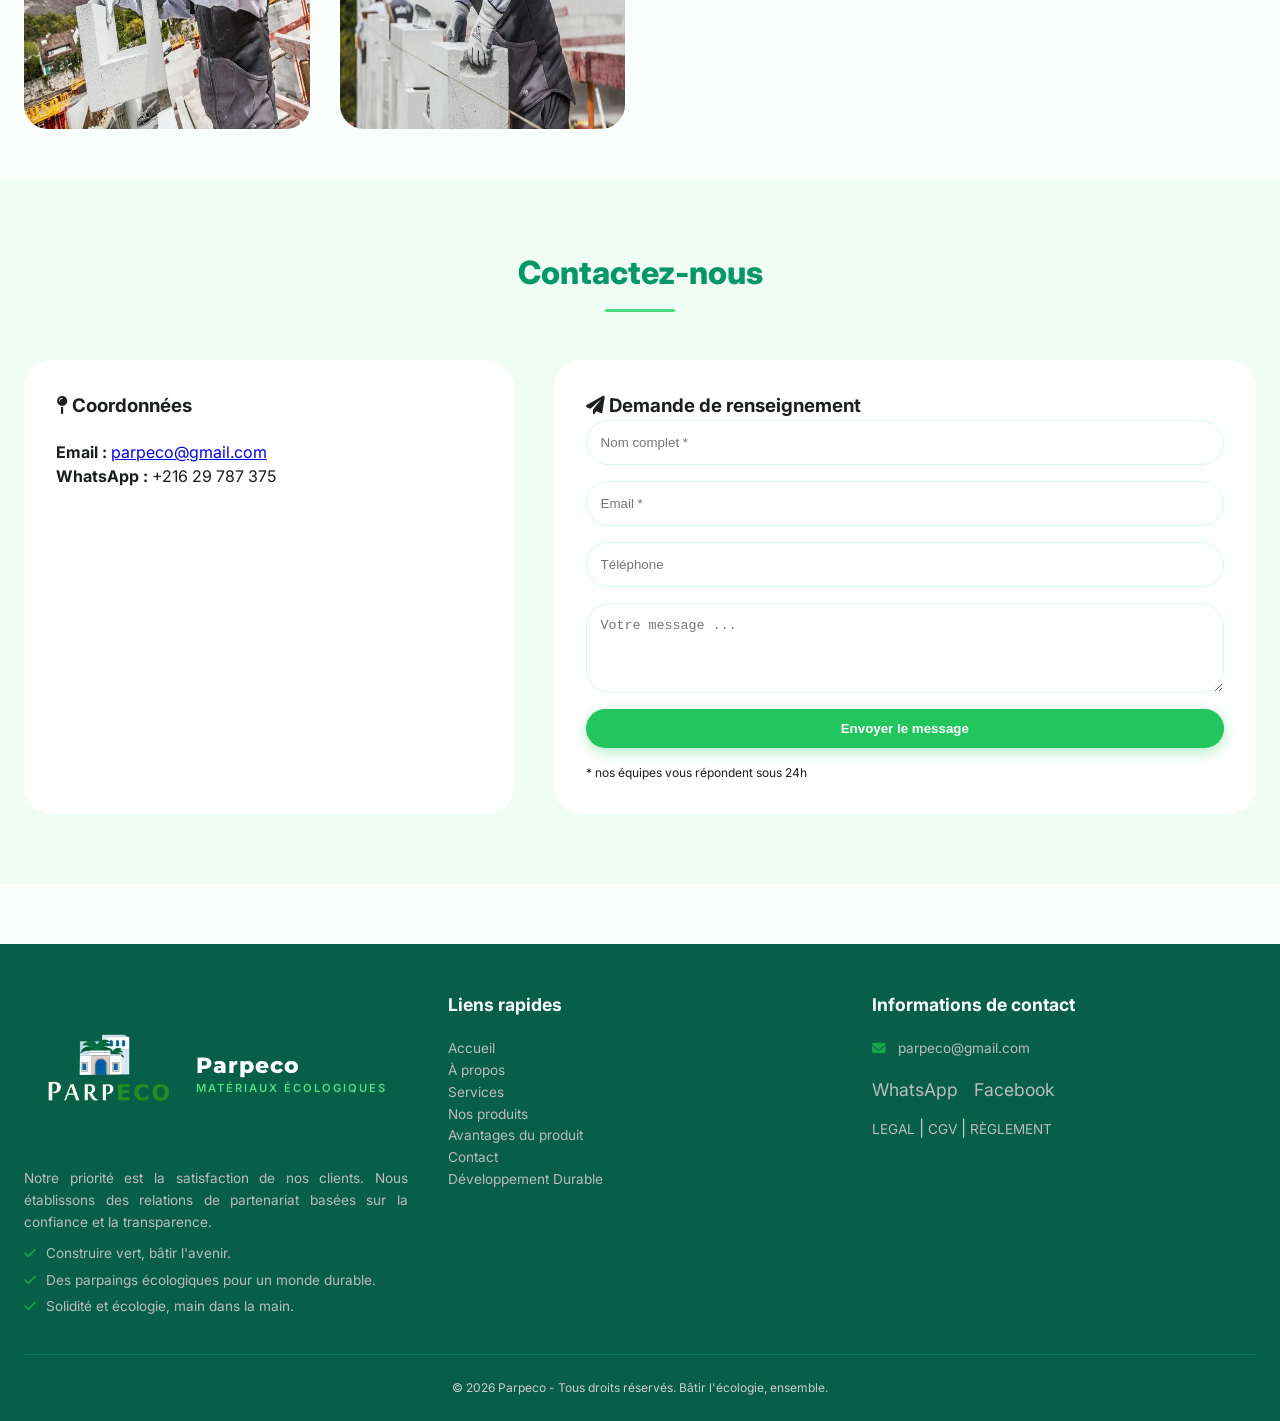
==== commit 6783c6fa: "ff" ====
--- a/index.html
+++ b/index.html
@@ -75,22 +75,22 @@
 
 <!-- HERO / ACCUEIL -->
 <section id="accueil" class="hero" style="position: relative; overflow: hidden; padding: 0; height: 100vh; width: 100vw; display: flex; align-items: center;">
-<iframe
-  id="hero-video-iframe"
-  style="position: absolute; top: 0; left: 0; width: 100%; height: 100%; z-index: 0;"
-  src="https://www.youtube.com/embed/cRkhPONUaYg?autoplay=1&loop=1&playlist=cRkhPONUaYg&mute=1&playsinline=1&controls=0&enablejsapi=1"
-  frameborder="0"
-  allow="autoplay; encrypted-media; picture-in-picture"
-  allowfullscreen>
-</iframe>
-  <div style="position: absolute; top: 0; left: 0; width: 100%; height: 100%; background: rgba(6, 95, 70, 0.55); z-index: 1;"></div>
-  <button id="hero-sound-toggle" type="button" class="btn btn-outline-light" style="position: absolute; top: 24px; right: 24px; z-index: 3; min-width: 170px;">
-    Activer le son
+
+  <div id="hero-video-bg" style="position: absolute; top: 0; left: 0; width: 100%; height: 100%; z-index: 0; pointer-events: none; overflow: hidden;">
+    <div id="hero-yt-player" style="position: absolute; top: 50%; left: 50%; width: 177.78vh; min-width: 100%; height: 56.25vw; min-height: 100%; transform: translate(-50%, -50%);"></div>
+  </div>
+
+  <div id="hero-overlay-bg" style="position: absolute; top: 0; left: 0; width: 100%; height: 100%; background: rgba(6, 95, 70, 0.55); z-index: 1;"></div>
+
+  <button id="hero-sound-toggle" type="button" class="btn btn-outline-light"
+    style="position: absolute; top: 24px; right: 24px; z-index: 3; min-width: 170px;">
+    <i class="fas fa-volume-mute" style="margin-right: 6px;"></i> Activer le son
   </button>
-  <div class="container" style="position: relative; z-index: 2; padding: 80px 24px;">
+
+  <div id="hero-overlay-text" class="container" style="position: relative; z-index: 2; padding: 80px 24px;">
     <div style="max-width: 700px;">
       <h1 data-i18n="hero-title" style="font-size: 3rem; font-weight: 800; line-height: 1.2; margin-bottom: 16px; color: #fff;">Bienvenue dans l'avenir de la construction durable</h1>
-      <p data-i18n="hero-desc" style="font-size: 1.1rem; opacity: 0.95; margin-bottom: 28px; color: #fff;">Ce projet repose sur l'utilisation de parpaings écologiques innovants, une solution polyvalente parfaitement adaptée aux secteurs industriel, agricole et urbain.</p>
+      <p data-i18n="hero-desc" style="font-size: 1.1rem; opacity: 0.95; margin-bottom: 28px; color: #fff;">Ce projet repose sur l'utilisation de parpaings écologiques innovants...</p>
       <div>
         <a href="Parpeco _ Produit.html" class="btn" data-i18n="header-nos-produits">Nos produits</a>
         <a href="Parpeco _ Contact.html" class="btn btn-outline-light" data-i18n="hero-btn-quote">Devis gratuit</a>
@@ -100,50 +100,81 @@
 </section>
 <script src="https://www.youtube.com/iframe_api"></script>
 <script>
-  let heroPlayer;
-  const soundBtn = document.getElementById('hero-sound-toggle');
-  let isMuted = true; // always start muted — guaranteed autoplay
-
-  function updateSoundButton() {
-    if (!soundBtn) return;
-    soundBtn.innerHTML = isMuted
+  var heroPlayer;
+  var playerReady = false;
+  var isMuted = true;
+
+  function updateBtn() {
+    var btn = document.getElementById('hero-sound-toggle');
+    if (!btn) return;
+    btn.innerHTML = isMuted
       ? '<i class="fas fa-volume-mute" style="margin-right:6px;"></i> Activer le son'
       : '<i class="fas fa-volume-up" style="margin-right:6px;"></i> Couper le son';
   }
 
+  // YouTube API calls this automatically when ready
   function onYouTubeIframeAPIReady() {
-    heroPlayer = new YT.Player('hero-video-iframe', {
+    heroPlayer = new YT.Player('hero-yt-player', {
+      videoId: 'cRkhPONUaYg',
+      playerVars: {
+        autoplay: 1,
+        loop: 1,
+        playlist: 'cRkhPONUaYg',
+        mute: 1,
+        controls: 0,
+        playsinline: 1,
+        disablekb: 1,
+        rel: 0,
+        modestbranding: 1
+      },
       events: {
-        onReady: function(event) {
-          event.target.mute();       // explicitly mute first
-          event.target.playVideo();  // this ALWAYS works when muted
-          updateSoundButton();
+        onReady: function(e) {
+          e.target.mute();
+          e.target.playVideo();
+          playerReady = true;
+          updateBtn();
         },
-        onStateChange: function(event) {
-          // If video stops (e.g. network), restart it
-          if (event.data === YT.PlayerState.ENDED) {
-            event.target.playVideo();
+        onStateChange: function(e) {
+          if (e.data === YT.PlayerState.ENDED || e.data === YT.PlayerState.PAUSED) {
+            e.target.playVideo();
           }
         }
       }
     });
   }
 
-  if (soundBtn) {
-    soundBtn.addEventListener('click', function() {
-      if (!heroPlayer) return;
-      isMuted = !isMuted;
-      if (isMuted) {
-        heroPlayer.mute();
-      } else {
-        heroPlayer.unMute();
-        heroPlayer.setVolume(80);
-      }
-      updateSoundButton();
-    });
+  document.getElementById('hero-sound-toggle').addEventListener('click', function() {
+    if (!heroPlayer || !playerReady) return;
+    isMuted = !isMuted;
+    if (isMuted) {
+      heroPlayer.mute();
+    } else {
+      heroPlayer.unMute();
+      heroPlayer.setVolume(80);
+      heroPlayer.playVideo(); // ensure still playing
+    }
+    updateBtn();
+  });
+
+  function hideHeroOverlay() {
+    var bg = document.getElementById('hero-overlay-bg');
+    var text = document.getElementById('hero-overlay-text');
+    if (bg) {
+      bg.style.transition = 'opacity 0.7s ease';
+      bg.style.opacity = '0';
+    }
+    if (text) {
+      text.style.transition = 'opacity 0.7s ease';
+      text.style.opacity = '0';
+      setTimeout(function() {
+        text.style.display = 'none';
+      }, 700);
+    }
   }
 
-  updateSoundButton(); // set initial button text on load
+  setTimeout(hideHeroOverlay, 4000);
+
+  updateBtn();
 </script>
 
 <!-- NOTRE VISION -->
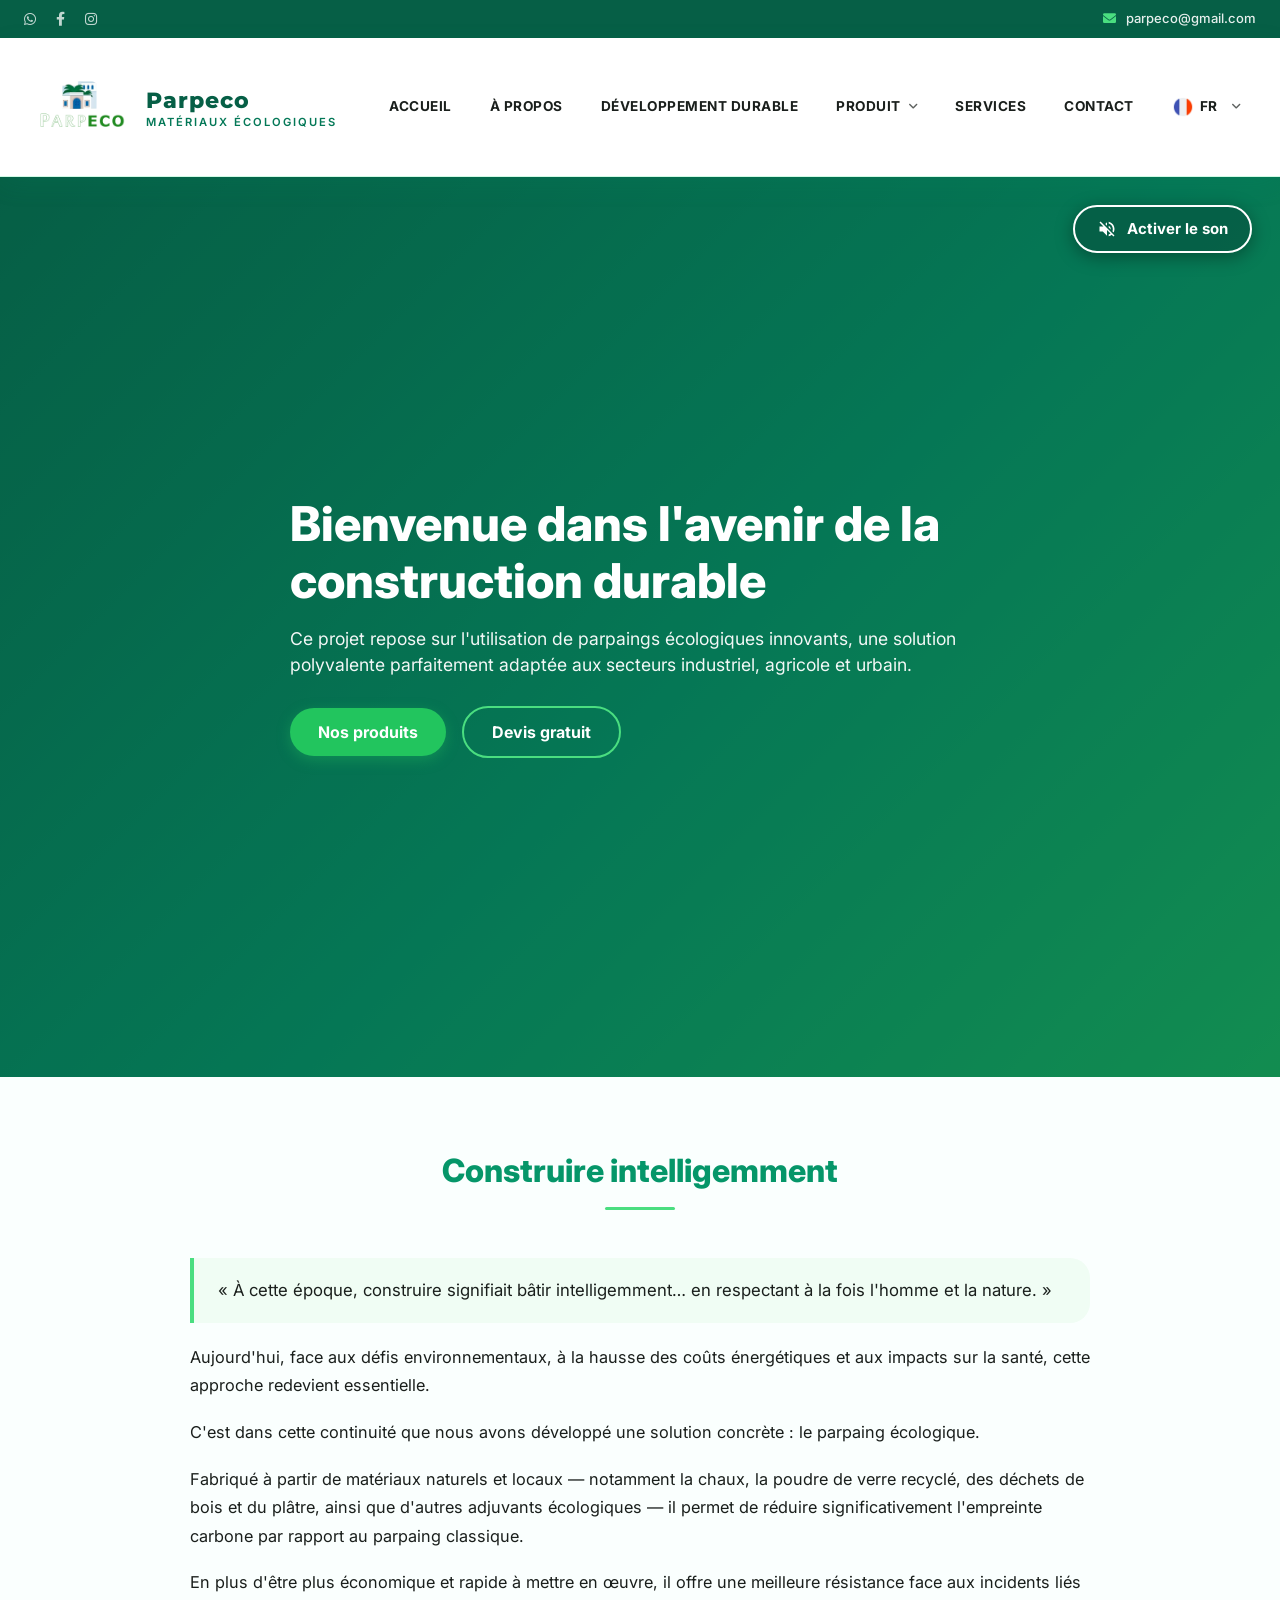
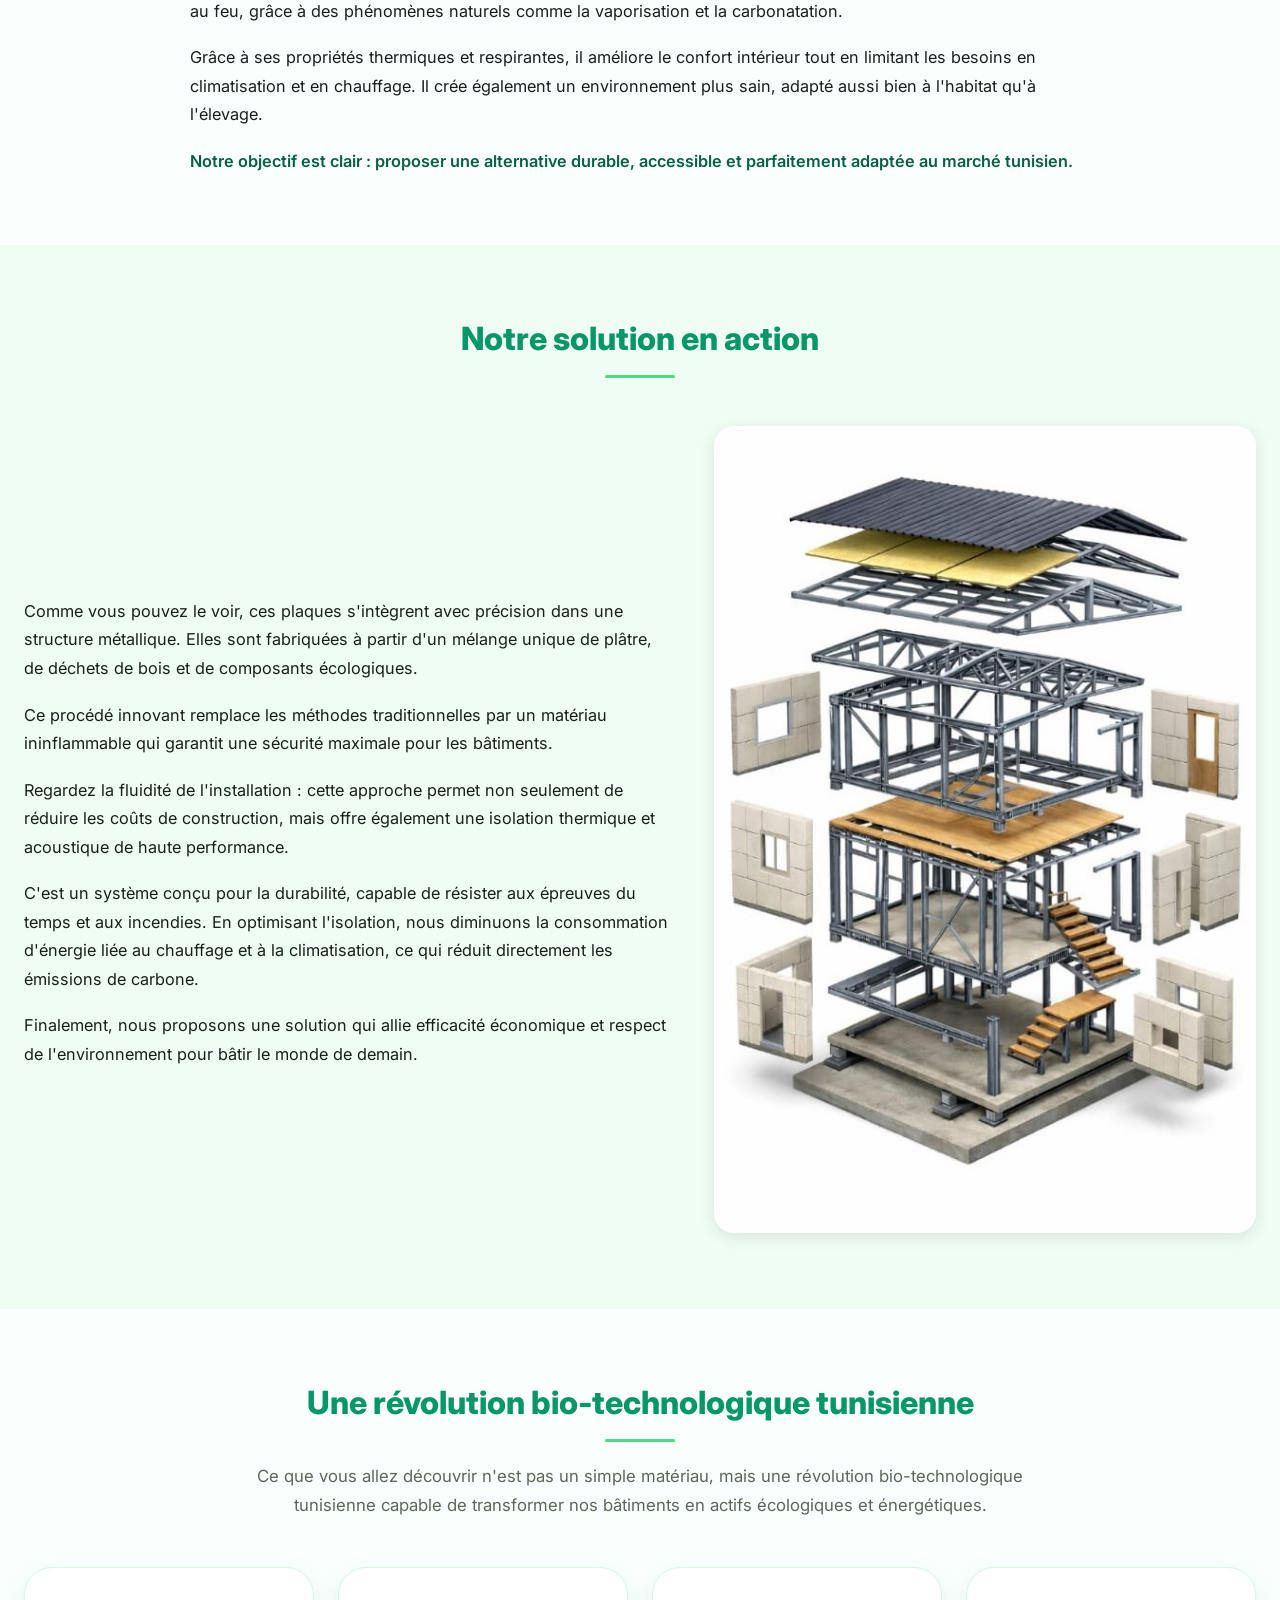
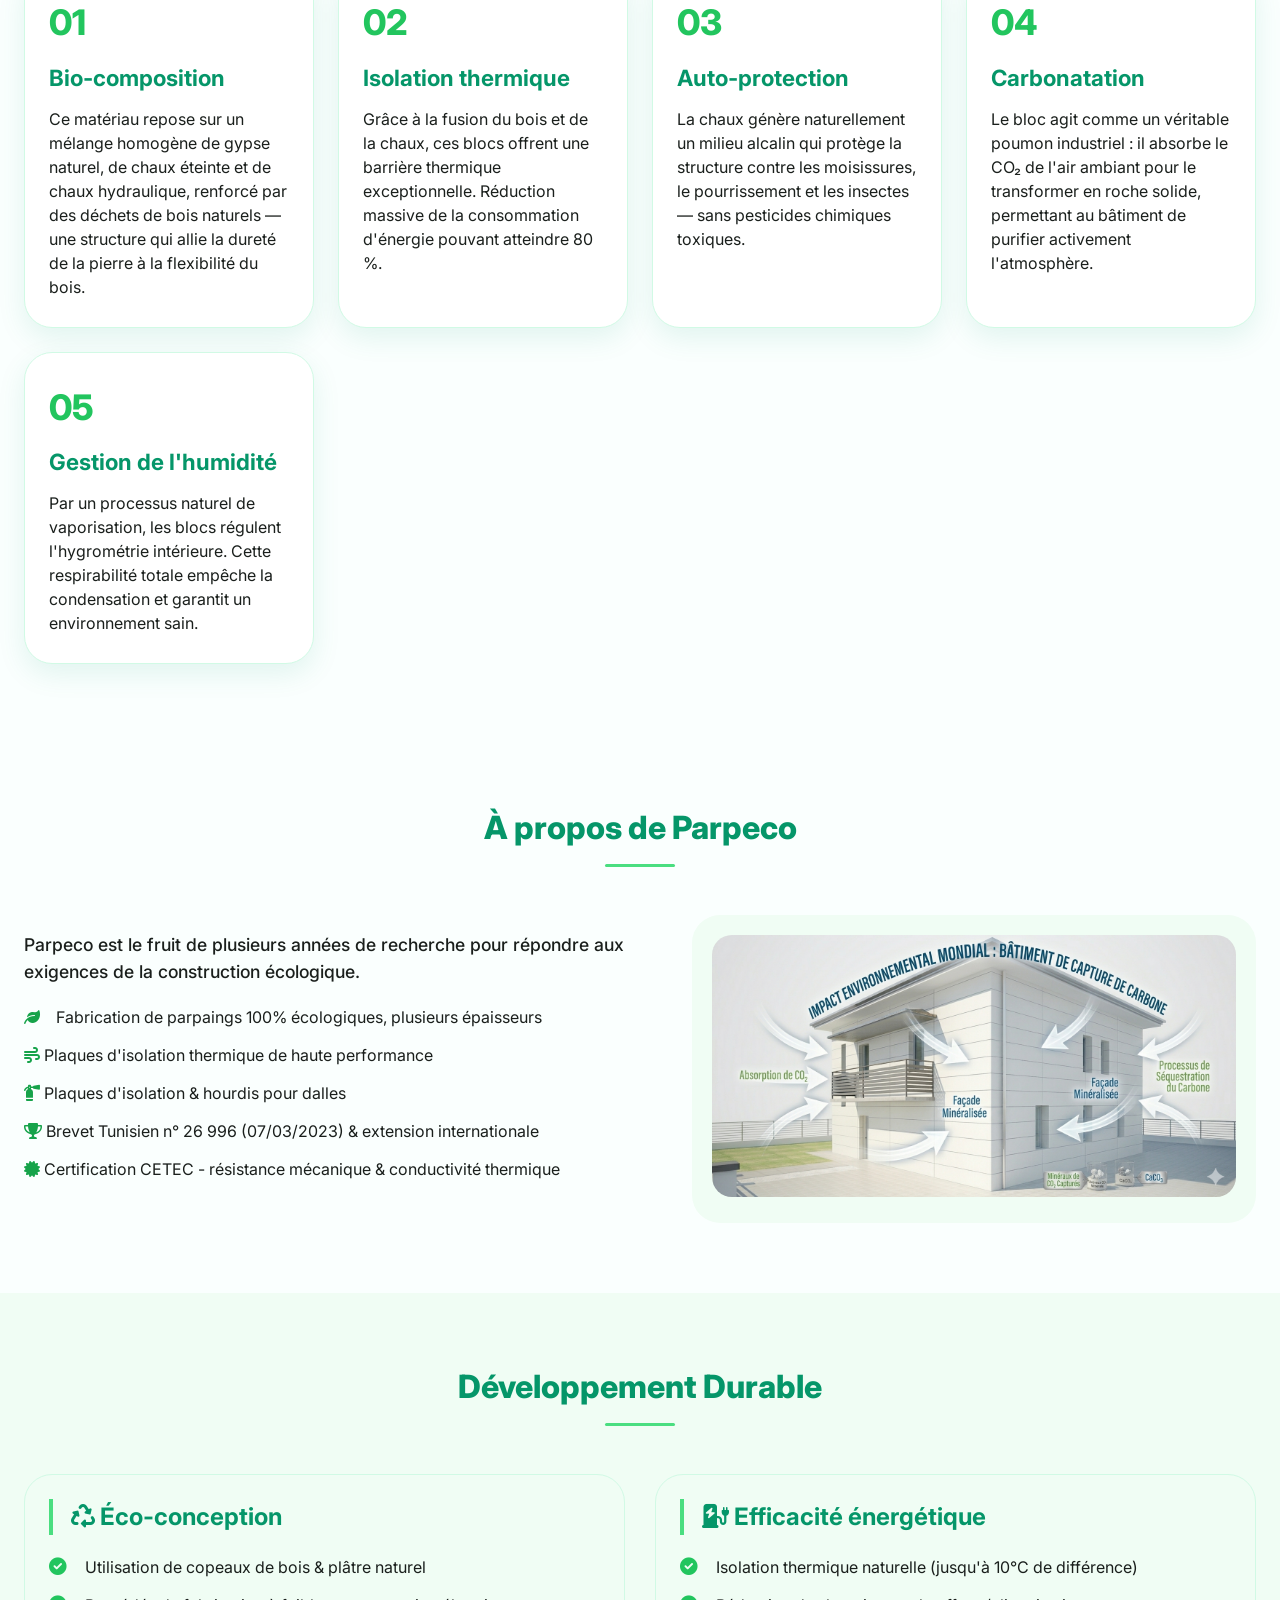
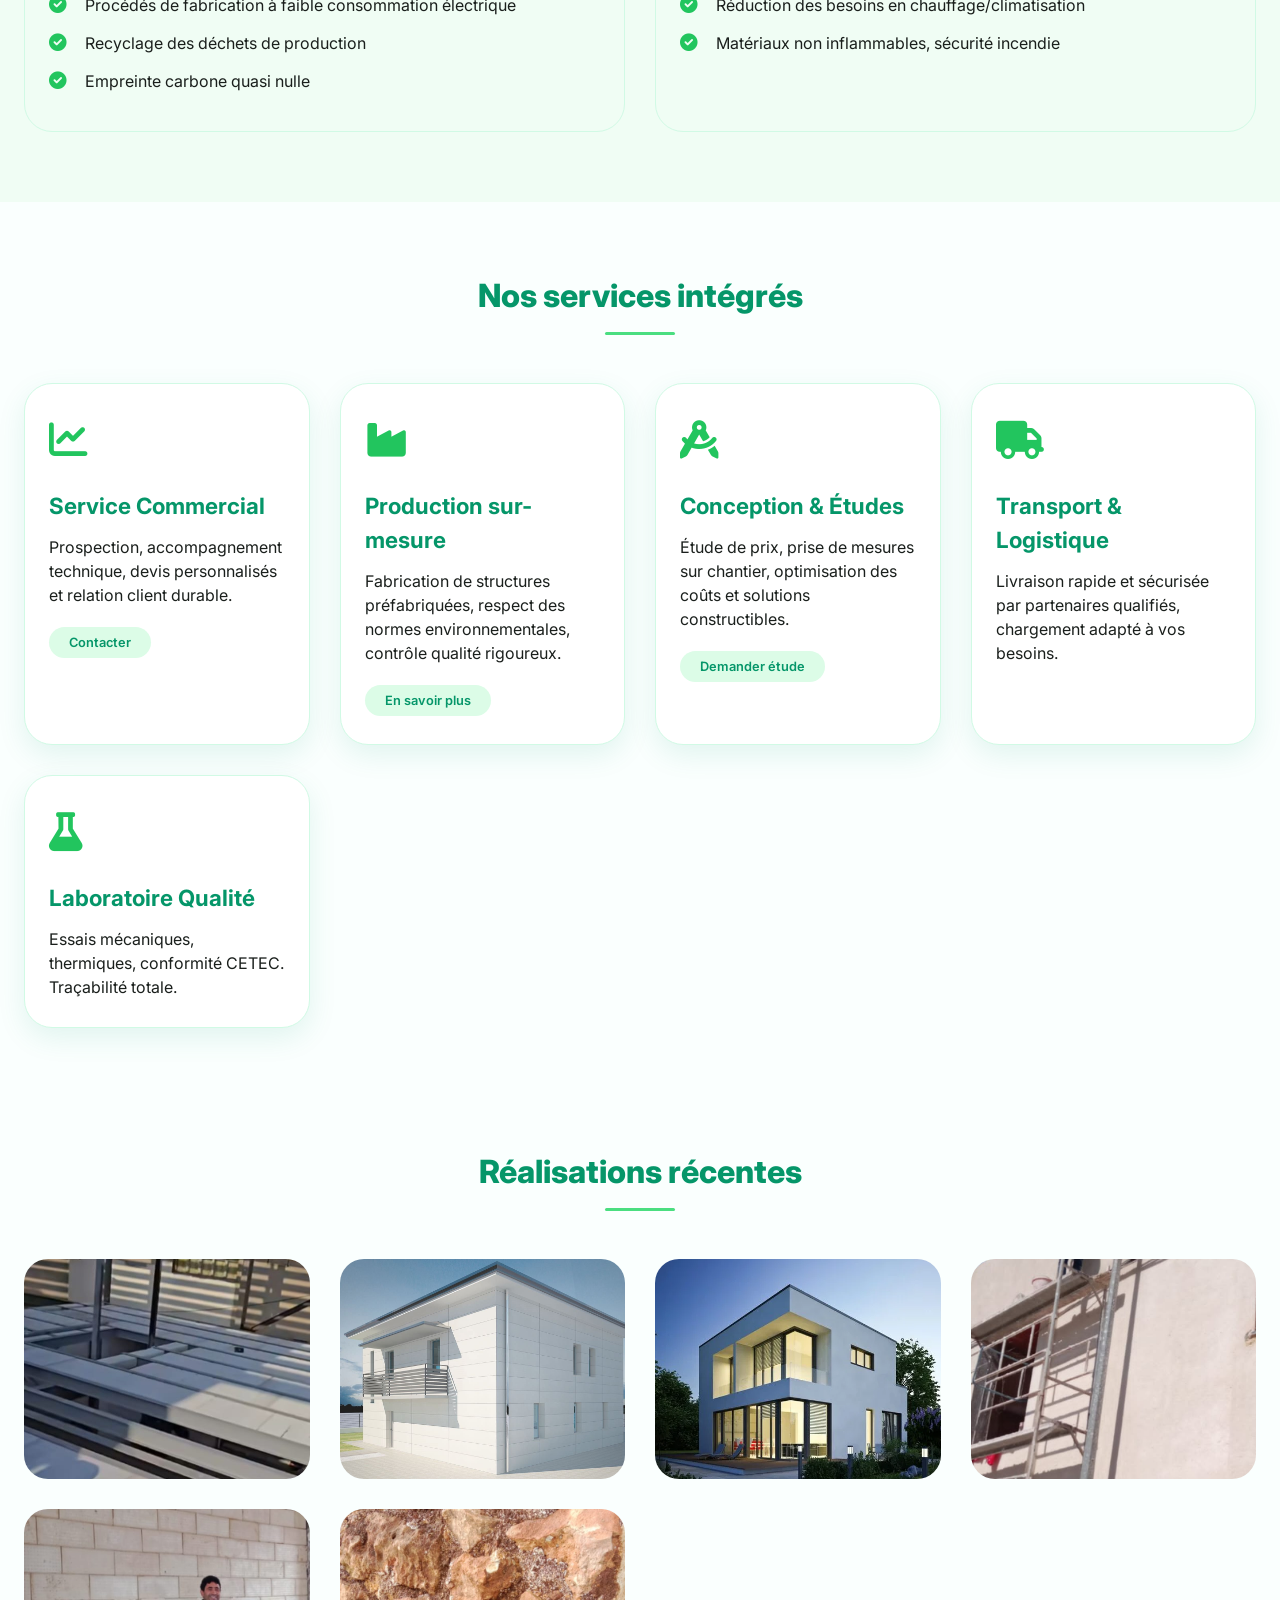
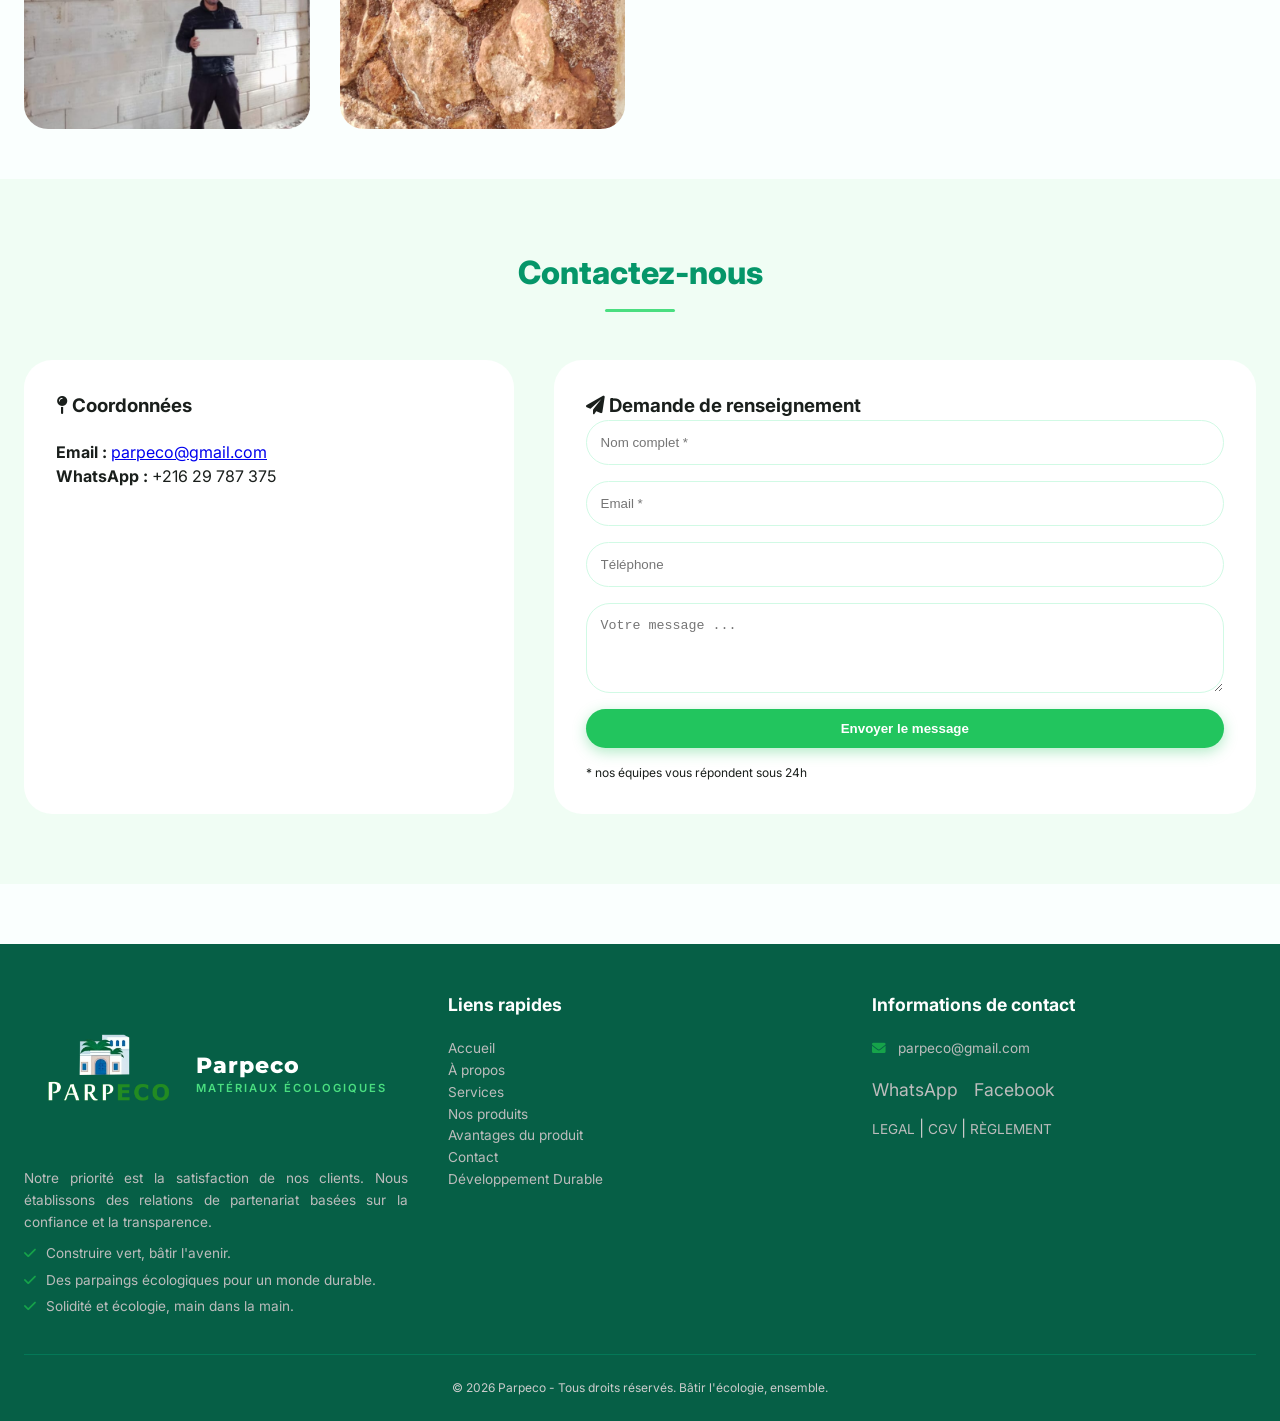
==== commit 36a9579f: "ff" ====
--- a/index.html
+++ b/index.html
@@ -77,14 +77,27 @@
 <section id="accueil" class="hero" style="position: relative; overflow: hidden; padding: 0; height: 100vh; width: 100vw; display: flex; align-items: center;">
 
   <div id="hero-video-bg" style="position: absolute; top: 0; left: 0; width: 100%; height: 100%; z-index: 0; pointer-events: none; overflow: hidden;">
-    <div id="hero-yt-player" style="position: absolute; top: 50%; left: 50%; width: 177.78vh; min-width: 100%; height: 56.25vw; min-height: 100%; transform: translate(-50%, -50%);"></div>
+     <video id="hero-video" style="position: absolute; top: 50%; left: 50%; width: 177.78vh; min-width: 100%; height: 56.25vw; min-height: 100%; transform: translate(-50%, -50%); object-fit: cover;" src="./Parpeco%20_%20Accueil_files/WhatsApp%20Video%202026-06-14%20at%205.25.40%20PM.mp4" autoplay loop playsinline muted preload="auto"></video>
   </div>
 
   <div id="hero-overlay-bg" style="position: absolute; top: 0; left: 0; width: 100%; height: 100%; background: rgba(6, 95, 70, 0.55); z-index: 1;"></div>
 
-  <button id="hero-sound-toggle" type="button" class="btn btn-outline-light"
-    style="position: absolute; top: 24px; right: 24px; z-index: 3; min-width: 170px;">
-    <i class="fas fa-volume-mute" style="margin-right: 6px;"></i> Activer le son
+  <style>
+    @keyframes soundPulse {
+      0%, 100% { box-shadow: 0 4px 18px rgba(0,0,0,0.35), 0 0 0 0 rgba(255,255,255,0.6); }
+      50% { box-shadow: 0 4px 18px rgba(0,0,0,0.35), 0 0 0 10px rgba(255,255,255,0); }
+    }
+    #sound-btn:hover { background: rgba(6, 95, 70, 1) !important; transform: scale(1.05); }
+  </style>
+
+  <button id="sound-btn" onclick="activerSon()" style="position: absolute; top: 28px; right: 28px; z-index: 10; background: rgba(6, 95, 70, 0.92); border: 2px solid #fff; border-radius: 32px; padding: 12px 22px; display: flex; align-items: center; gap: 10px; cursor: pointer; color: white; font-size: 15px; font-weight: 700; font-family: inherit; box-shadow: 0 4px 18px rgba(0,0,0,0.35); animation: soundPulse 1.8s ease-in-out infinite;">
+    <svg id="sound-icon-off" xmlns="http://www.w3.org/2000/svg" width="20" height="20" viewBox="0 0 24 24" fill="white">
+      <path d="M16.5 12A4.5 4.5 0 0 0 14 7.97V10.18l2.45 2.45c.03-.2.05-.41.05-.63zM19 12c0 .94-.2 1.82-.54 2.64l1.51 1.51A8.796 8.796 0 0 0 21 12c0-4.28-2.99-7.86-7-8.76V5.28c2.96.89 5 3.63 5 6.72zM4.27 3L3 4.27 7.73 9H3v6h4l5 5v-6.73l4.25 4.25c-.67.52-1.42.93-2.25 1.18v2.06a8.99 8.99 0 0 0 3.69-1.81L19.73 21 21 19.73l-9-9L4.27 3zM12 4L9.91 6.09 12 8.18V4z"/>
+    </svg>
+    <svg id="sound-icon-on" xmlns="http://www.w3.org/2000/svg" width="20" height="20" viewBox="0 0 24 24" fill="white" style="display:none;">
+      <path d="M3 9v6h4l5 5V4L7 9H3zm13.5 3A4.5 4.5 0 0 0 14 7.97v8.05c1.48-.73 2.5-2.25 2.5-4.02zM14 3.23v2.06c2.89.86 5 3.54 5 6.71s-2.11 5.85-5 6.71v2.06c4.01-.91 7-4.49 7-8.77s-2.99-7.86-7-8.77z"/>
+    </svg>
+    <span id="sound-label">Activer le son</span>
   </button>
 
   <div id="hero-overlay-text" class="container" style="position: relative; z-index: 2; padding: 80px 24px;">
@@ -98,83 +111,80 @@
     </div>
   </div>
 </section>
-<script src="https://www.youtube.com/iframe_api"></script>
 <script>
-  var heroPlayer;
-  var playerReady = false;
-  var isMuted = true;
-
-  function updateBtn() {
-    var btn = document.getElementById('hero-sound-toggle');
-    if (!btn) return;
-    btn.innerHTML = isMuted
-      ? '<i class="fas fa-volume-mute" style="margin-right:6px;"></i> Activer le son'
-      : '<i class="fas fa-volume-up" style="margin-right:6px;"></i> Couper le son';
+  function setSoundUI(isOn) {
+    var off = document.getElementById('sound-icon-off');
+    var on = document.getElementById('sound-icon-on');
+    var label = document.getElementById('sound-label');
+    var btn = document.getElementById('sound-btn');
+    if (off) off.style.display = isOn ? 'none' : '';
+    if (on) on.style.display = isOn ? '' : 'none';
+    if (label) label.textContent = isOn ? 'Couper le son' : 'Activer le son';
+    if (btn) btn.style.animation = isOn ? 'none' : 'soundPulse 1.8s ease-in-out infinite';
   }
 
-  // YouTube API calls this automatically when ready
-  function onYouTubeIframeAPIReady() {
-    heroPlayer = new YT.Player('hero-yt-player', {
-      videoId: 'cRkhPONUaYg',
-      playerVars: {
-        autoplay: 1,
-        loop: 1,
-        playlist: 'cRkhPONUaYg',
-        mute: 1,
-        controls: 0,
-        playsinline: 1,
-        disablekb: 1,
-        rel: 0,
-        modestbranding: 1
-      },
-      events: {
-        onReady: function(e) {
-          e.target.mute();
-          e.target.playVideo();
-          playerReady = true;
-          updateBtn();
-        },
-        onStateChange: function(e) {
-          if (e.data === YT.PlayerState.ENDED || e.data === YT.PlayerState.PAUSED) {
-            e.target.playVideo();
-          }
-        }
-      }
-    });
+  // Unmute the (already-playing) video. Called from a real user gesture,
+  // which is the only thing browsers accept for enabling audio.
+  function enableHeroSound() {
+    var video = document.getElementById('hero-video');
+    if (!video) return;
+    video.muted = false;
+    video.volume = 1;
+    // Re-issue play() inside the gesture so the browser keeps it running with audio.
+    var p = video.play();
+    if (p && p.catch) p.catch(function(){});
+    setSoundUI(true);
   }
 
-  document.getElementById('hero-sound-toggle').addEventListener('click', function() {
-    if (!heroPlayer || !playerReady) return;
-    isMuted = !isMuted;
-    if (isMuted) {
-      heroPlayer.mute();
+  function activerSon() {
+    var video = document.getElementById('hero-video');
+    if (!video) return;
+    if (video.muted) {
+      enableHeroSound();
     } else {
-      heroPlayer.unMute();
-      heroPlayer.setVolume(80);
-      heroPlayer.playVideo(); // ensure still playing
-    }
-    updateBtn();
-  });
-
-  function hideHeroOverlay() {
-    var bg = document.getElementById('hero-overlay-bg');
-    var text = document.getElementById('hero-overlay-text');
-    if (bg) {
-      bg.style.transition = 'opacity 0.7s ease';
-      bg.style.opacity = '0';
-    }
-    if (text) {
-      text.style.transition = 'opacity 0.7s ease';
-      text.style.opacity = '0';
-      setTimeout(function() {
-        text.style.display = 'none';
-      }, 700);
+      video.muted = true;
+      setSoundUI(false);
     }
   }
 
-  setTimeout(hideHeroOverlay, 4000);
-
-  updateBtn();
+  document.addEventListener('DOMContentLoaded', function() {
+    var heroVideo = document.getElementById('hero-video');
+    if (heroVideo) {
+      heroVideo.muted = true;
+      heroVideo.play().catch(function(e) {
+        console.warn('Autoplay blocked:', e.name);
+      });
+
+      // Auto-enable sound on the FIRST genuine user interaction anywhere on
+      // the page (a trusted gesture browsers accept). Fires once.
+      var gestureEvents = ['pointerdown', 'click', 'touchstart', 'keydown'];
+      function firstGesture() {
+        if (heroVideo.muted) enableHeroSound();
+        gestureEvents.forEach(function(ev) {
+          document.removeEventListener(ev, firstGesture, true);
+        });
+      }
+      gestureEvents.forEach(function(ev) {
+        document.addEventListener(ev, firstGesture, true);
+      });
+    }
+
+    function hideHeroOverlay() {
+      var bg = document.getElementById('hero-overlay-bg');
+      var text = document.getElementById('hero-overlay-text');
+      if (bg) {
+        bg.style.transition = 'opacity 0.7s ease';
+        bg.style.opacity = '0';
+      }
+      if (text) {
+        text.style.transition = 'opacity 0.7s ease';
+        text.style.opacity = '0';
+        setTimeout(function() { text.style.display = 'none'; }, 700);
+      }
+    }
+
+    setTimeout(hideHeroOverlay, 4000);
+  });
 </script>
 
 <!-- NOTRE VISION -->
@@ -336,9 +346,9 @@
       <img src="./Parpeco _ Accueil_files/brique-chanvre-home-1250x600.jpeg" alt="Brique chanvre écologique" style="width:100%; border-radius: 24px; height: 220px; object-fit:cover;">
       <img src="./Parpeco _ Accueil_files/3715_z_cappotto5.jpg" alt="Bloc écologique Ytong" style="width:100%; border-radius: 24px; height: 220px; object-fit:cover;">
       <img src="./Parpeco _ Accueil_files/construction-du-soubassement-dun-mur-choisissez-bien-votre-bloc-dassise-en-beton-cellulaire.jpg" alt="Construction écologique" style="width:100%; border-radius: 24px; height: 220px; object-fit:cover;">
-      <img src="./Parpeco _ Accueil_files/chi-siamo-lecasistemi-10.jpg" alt="Système de construction" style="width:100%; border-radius: 24px; height: 220px; object-fit:cover;">
-      <img src="./Parpeco _ Accueil_files/AST2248918-XL.jpg" alt="Installation bloc" style="width:100%; border-radius: 24px; height: 220px; object-fit:cover;">
-      <img src="./Parpeco _ Accueil_files/f-800x533-s8.jpg" alt="Projet construction" style="width:100%; border-radius: 24px; height: 220px; object-fit:cover;">
+      <img src="./Parpeco _ Accueil_files/WhatsApp Image 2026-06-14 at 5.26.02 PM.jpeg" alt="Système de construction" style="width:100%; border-radius: 24px; height: 220px; object-fit:cover;">
+      <img src="./Parpeco _ Accueil_files/AST2248918-XL.jpeg" alt="Installation bloc" style="width:100%; border-radius: 24px; height: 220px; object-fit:cover;">
+      <img src="./Parpeco _ Accueil_files/f-800x533-s8.jpeg" alt="Projet construction" style="width:100%; border-radius: 24px; height: 220px; object-fit:cover;">
     </div>
   </div>
 </section>
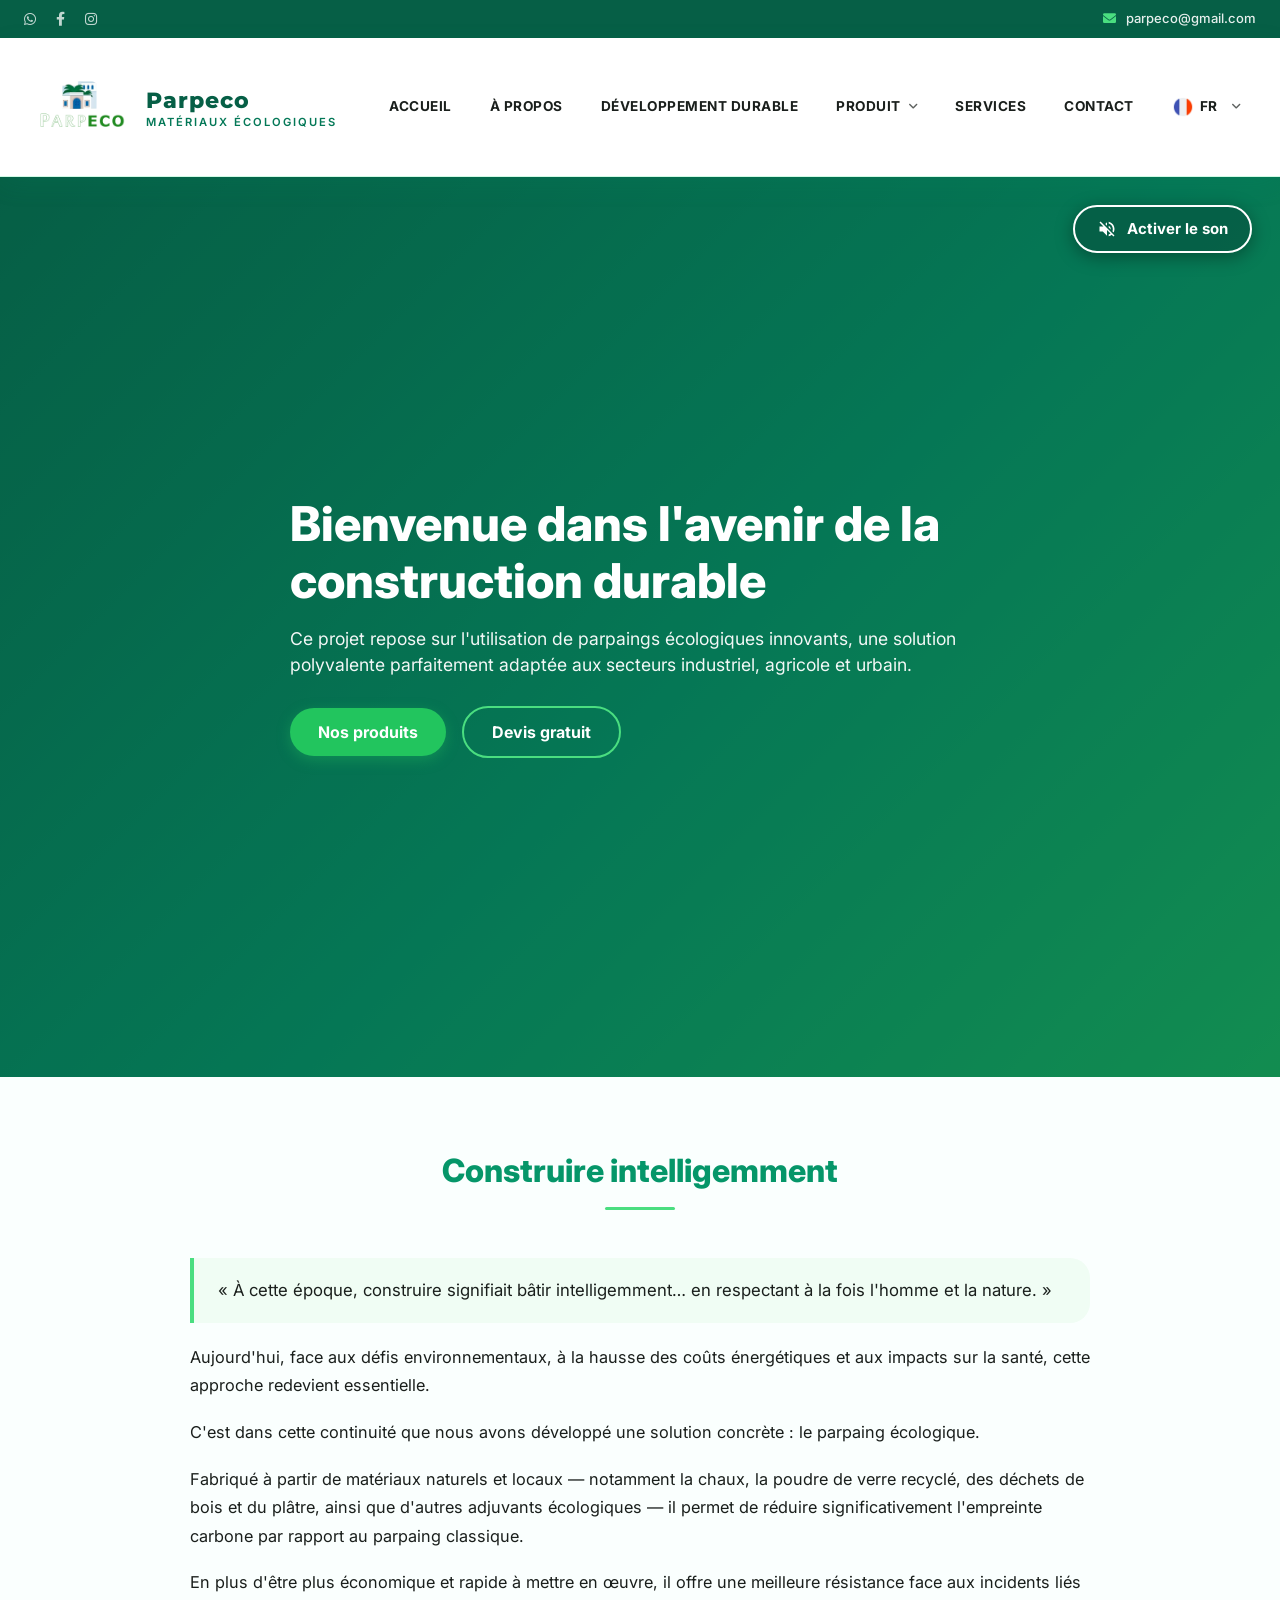
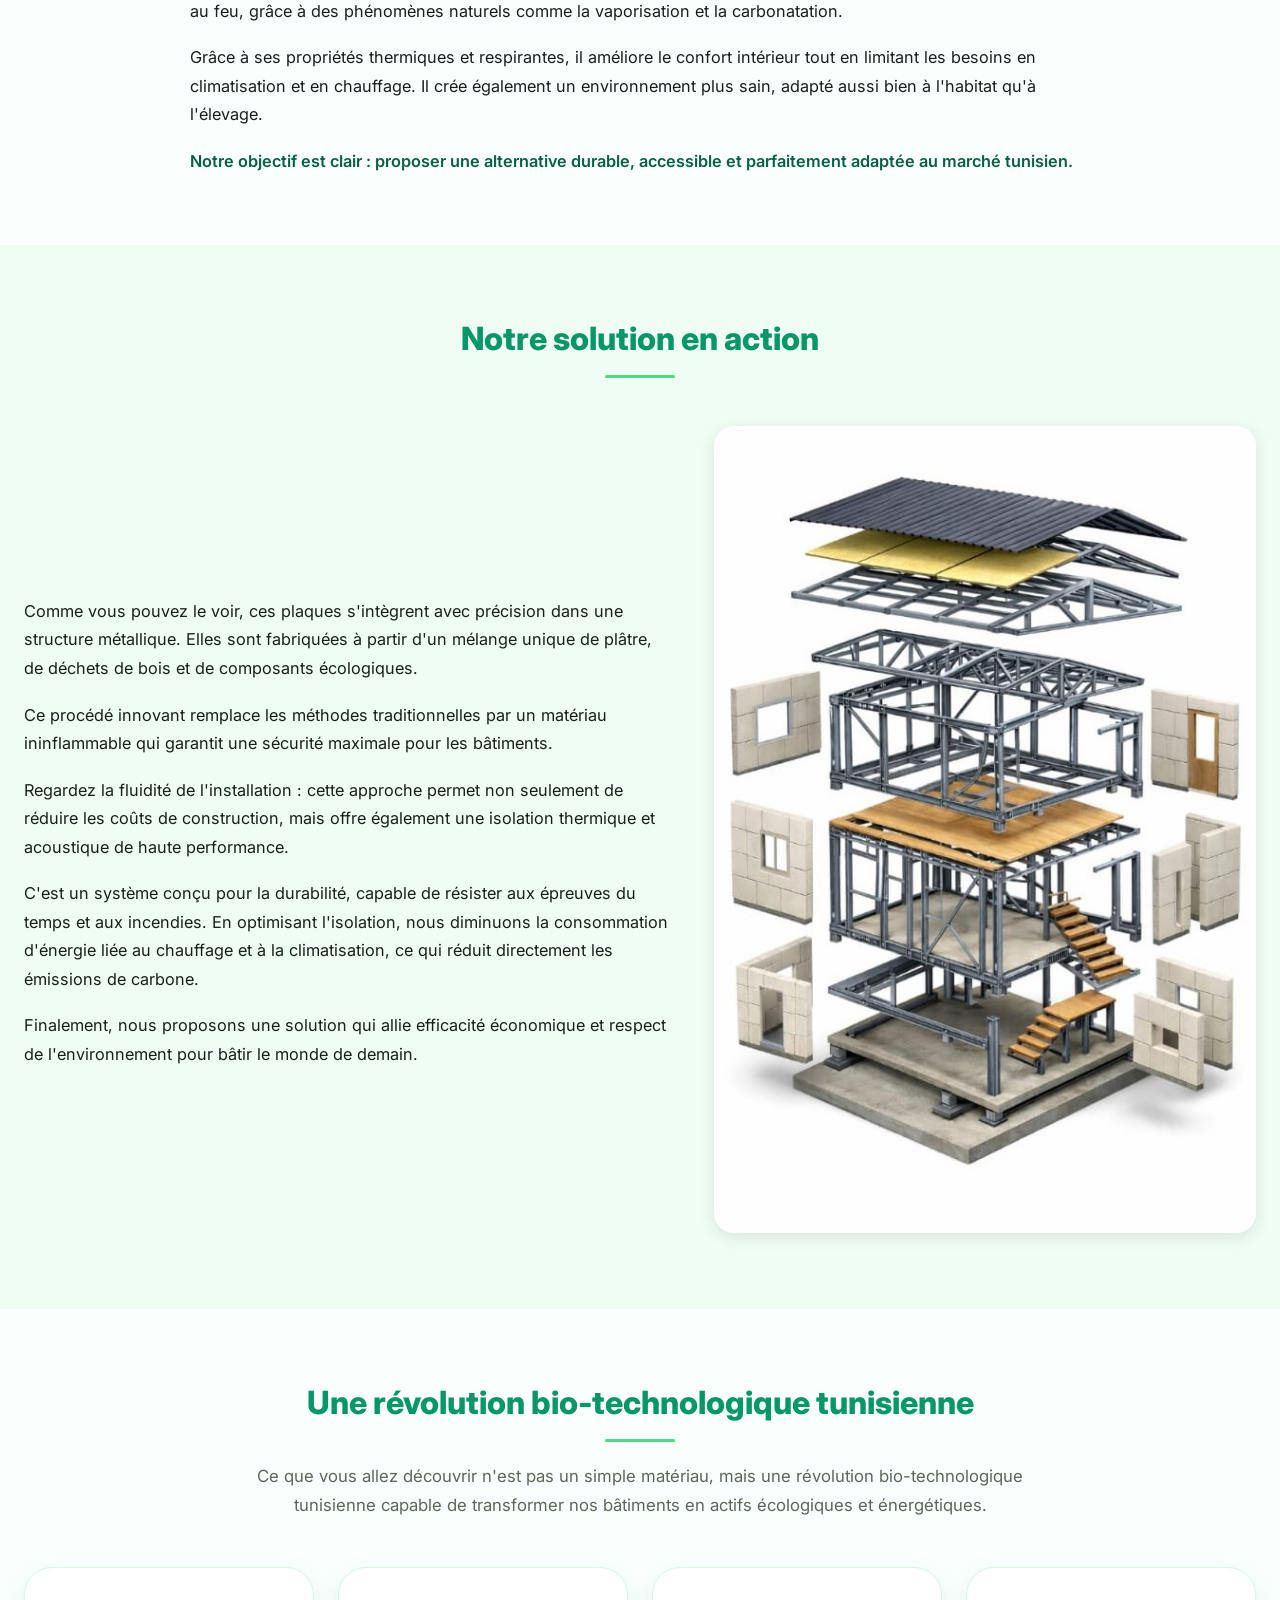
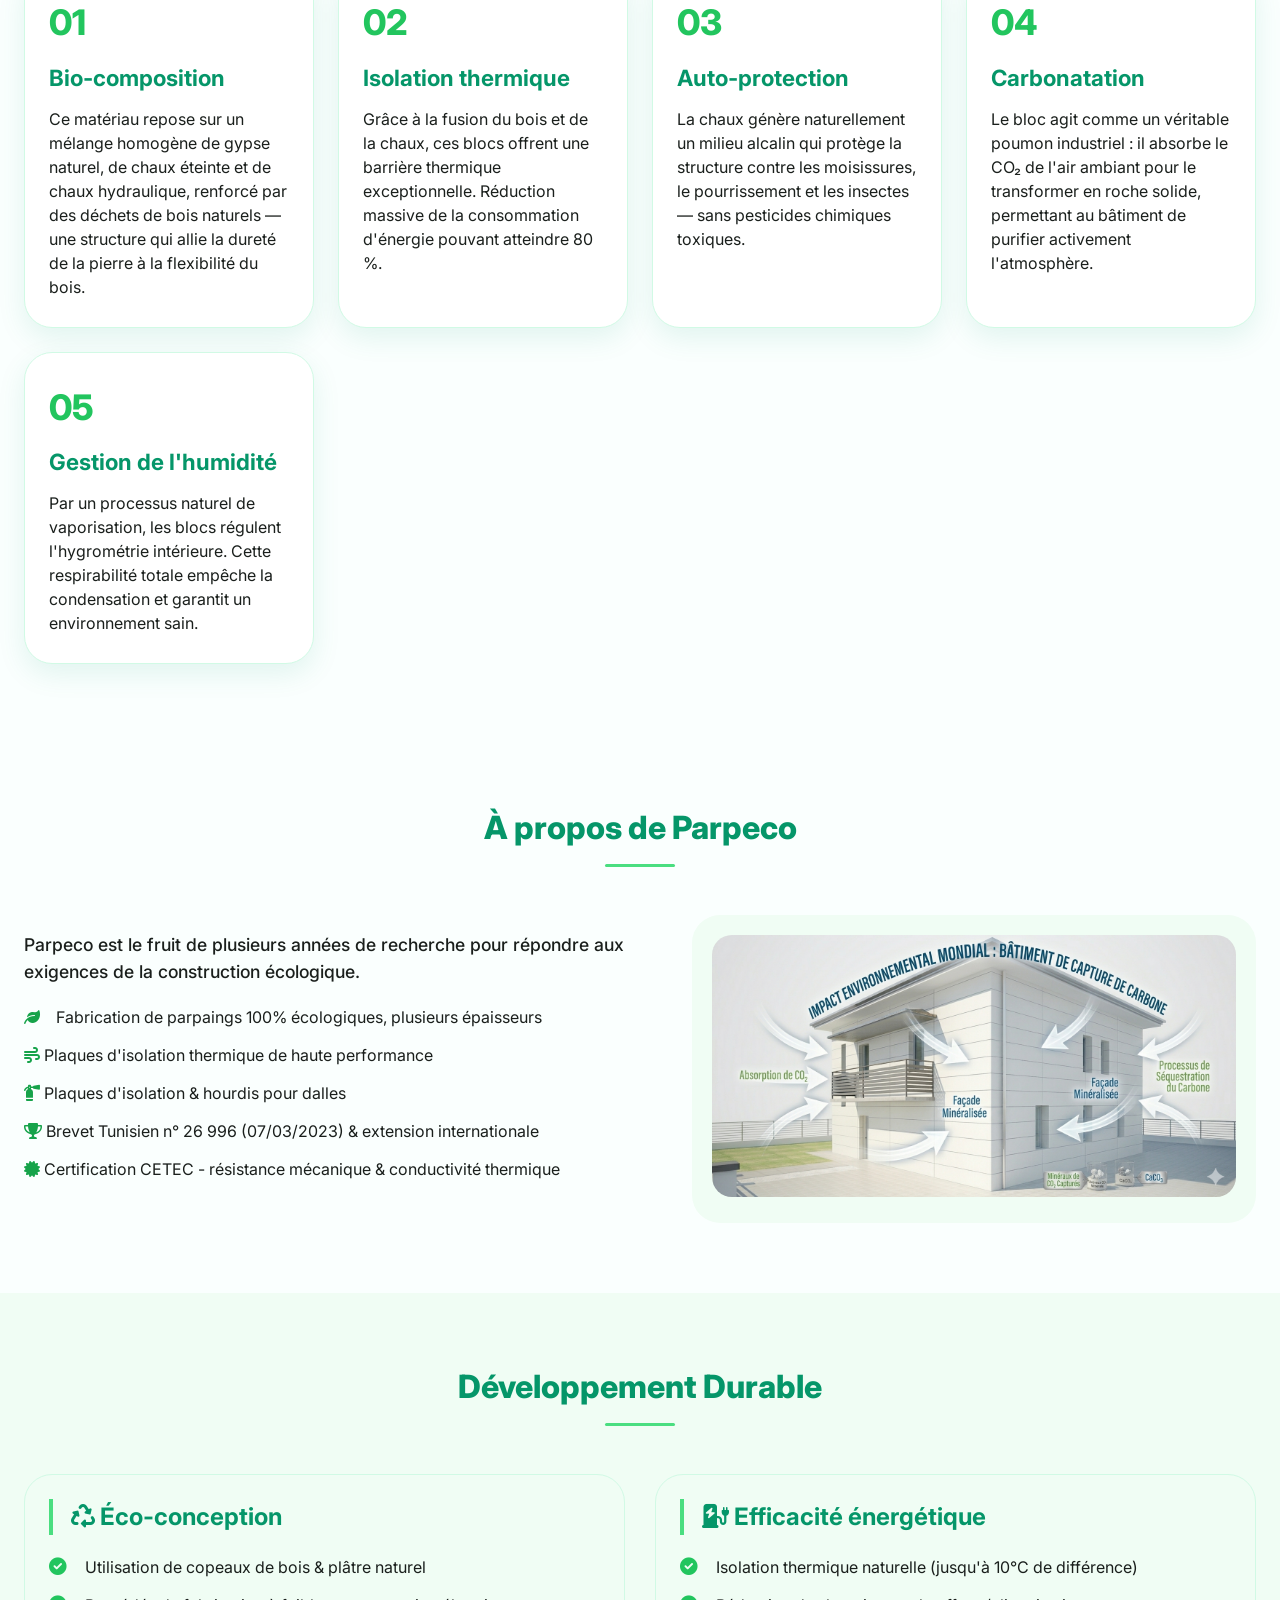
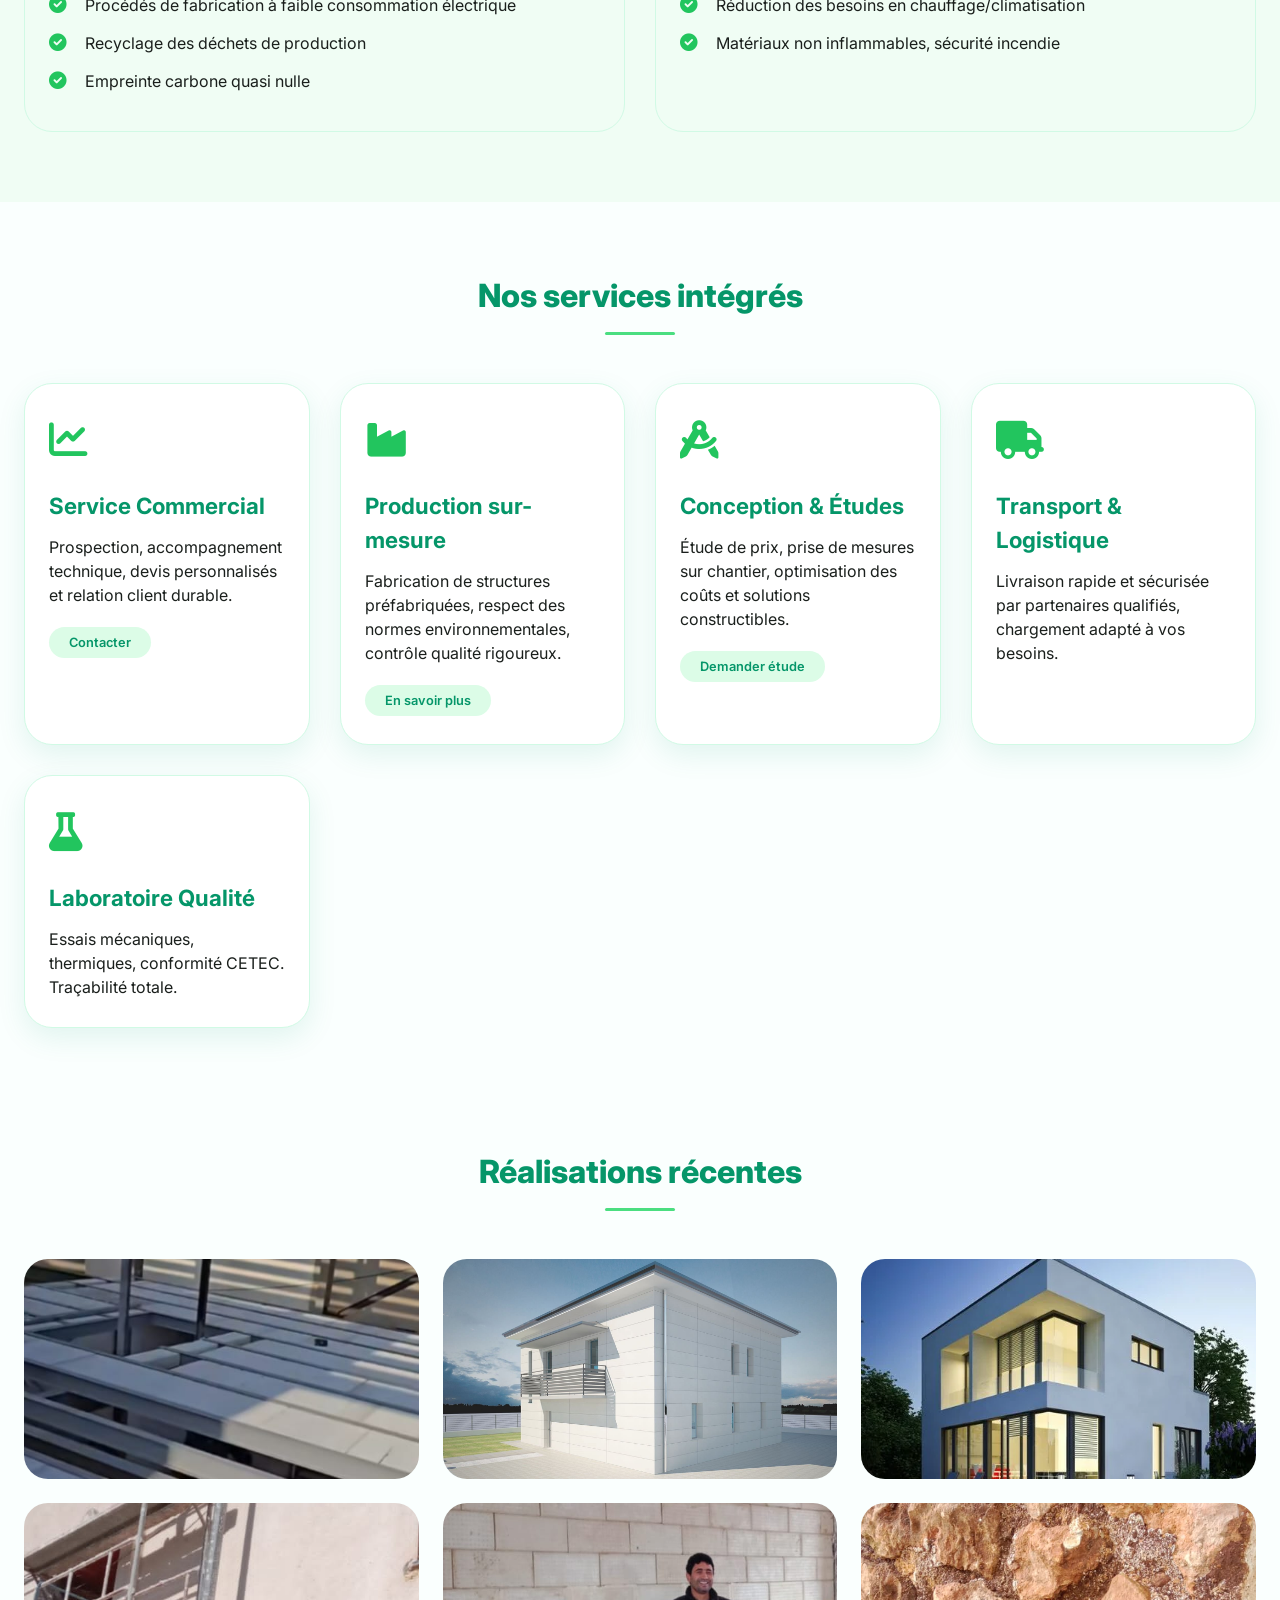
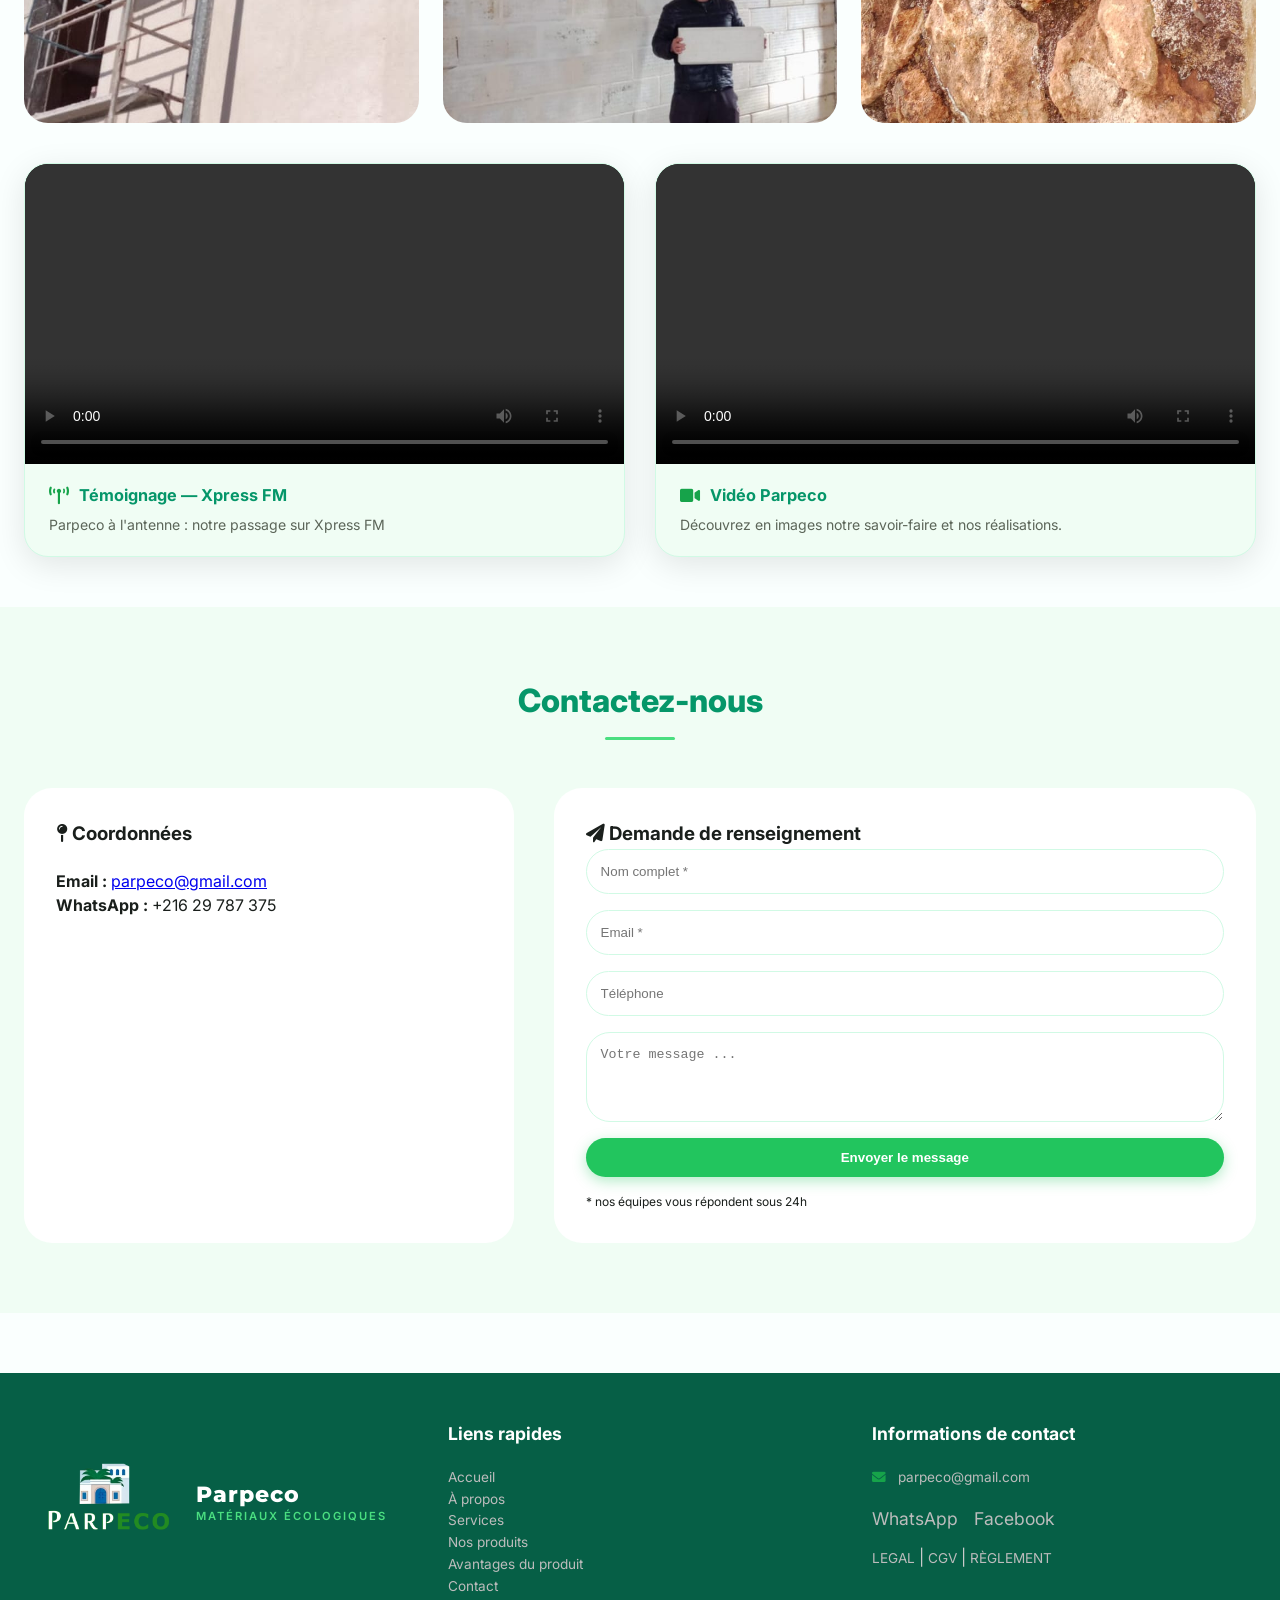
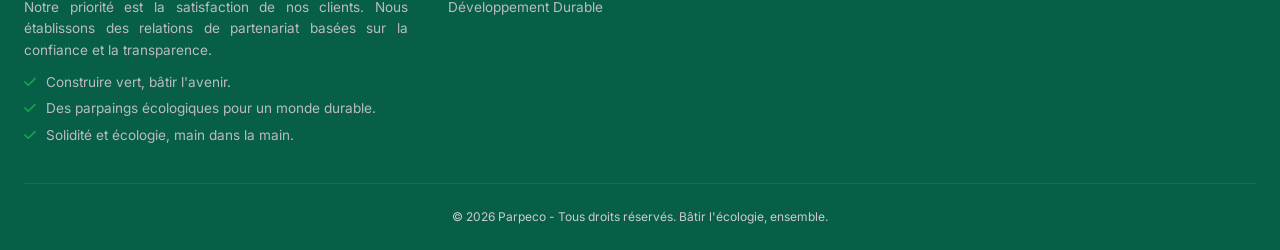
==== commit 1c5ef072: "fff" ====
--- a/index.html
+++ b/index.html
@@ -116,11 +116,9 @@
     var off = document.getElementById('sound-icon-off');
     var on = document.getElementById('sound-icon-on');
     var label = document.getElementById('sound-label');
-    var btn = document.getElementById('sound-btn');
     if (off) off.style.display = isOn ? 'none' : '';
     if (on) on.style.display = isOn ? '' : 'none';
     if (label) label.textContent = isOn ? 'Couper le son' : 'Activer le son';
-    if (btn) btn.style.animation = isOn ? 'none' : 'soundPulse 1.8s ease-in-out infinite';
   }
 
   // Unmute the (already-playing) video. Called from a real user gesture,
@@ -342,13 +340,43 @@
 <section style="padding: 50px 0;">
   <div class="container">
     <div class="section-title"><h2 data-i18n="Réalisations récentes">Réalisations récentes</h2><div class="green-line"></div></div>
-    <div class="grid-3">
+    <div class="gallery-img-grid">
       <img src="./Parpeco _ Accueil_files/brique-chanvre-home-1250x600.jpeg" alt="Brique chanvre écologique" style="width:100%; border-radius: 24px; height: 220px; object-fit:cover;">
       <img src="./Parpeco _ Accueil_files/3715_z_cappotto5.jpg" alt="Bloc écologique Ytong" style="width:100%; border-radius: 24px; height: 220px; object-fit:cover;">
       <img src="./Parpeco _ Accueil_files/construction-du-soubassement-dun-mur-choisissez-bien-votre-bloc-dassise-en-beton-cellulaire.jpg" alt="Construction écologique" style="width:100%; border-radius: 24px; height: 220px; object-fit:cover;">
       <img src="./Parpeco _ Accueil_files/WhatsApp Image 2026-06-14 at 5.26.02 PM.jpeg" alt="Système de construction" style="width:100%; border-radius: 24px; height: 220px; object-fit:cover;">
       <img src="./Parpeco _ Accueil_files/AST2248918-XL.jpeg" alt="Installation bloc" style="width:100%; border-radius: 24px; height: 220px; object-fit:cover;">
       <img src="./Parpeco _ Accueil_files/f-800x533-s8.jpeg" alt="Projet construction" style="width:100%; border-radius: 24px; height: 220px; object-fit:cover;">
+    </div>
+
+    <div class="gallery-video-grid">
+      <div class="gallery-video-card">
+        <video controls>
+          <source src="./Parpeco _ Services_files/temoignage xpress FM.mp4" type="video/mp4">
+          Votre navigateur ne supporte pas la lecture vidéo.
+        </video>
+        <div class="gallery-video-caption">
+          <div style="display: flex; align-items: center; gap: 10px;">
+            <i class="fas fa-broadcast-tower" style="color: #16A34A; font-size: 1.1rem;"></i>
+            <strong data-i18n="Témoignage — Xpress FM">Témoignage — Xpress FM</strong>
+          </div>
+          <p data-i18n="Parpeco à l'antenne : notre passage sur Xpress FM">Parpeco à l'antenne : notre passage sur Xpress FM</p>
+        </div>
+      </div>
+
+      <div class="gallery-video-card">
+        <video controls>
+          <source src="./Parpeco _ Â propos_files/newvideo.mp4" type="video/mp4">
+          Votre navigateur ne supporte pas la lecture vidéo.
+        </video>
+        <div class="gallery-video-caption">
+          <div style="display: flex; align-items: center; gap: 10px;">
+            <i class="fas fa-video" style="color: #16A34A; font-size: 1.1rem;"></i>
+            <strong data-i18n="Vidéo Parpeco">Vidéo Parpeco</strong>
+          </div>
+          <p data-i18n="Découvrez en images notre savoir-faire et nos réalisations.">Découvrez en images notre savoir-faire et nos réalisations.</p>
+        </div>
+      </div>
     </div>
   </div>
 </section>
--- a/parpeco-theme.css
+++ b/parpeco-theme.css
@@ -212,7 +212,19 @@
 .story-highlight { background: var(--neutral-100); border-radius: 24px; padding: 32px; border: 1px solid var(--neutral-200); }
 .grid-5 { display: grid; grid-template-columns: repeat(auto-fit, minmax(240px, 1fr)); gap: 24px; }
 
+/* Galerie réalisations récentes */
+.gallery-img-grid { display: grid; grid-template-columns: repeat(3, 1fr); gap: 24px; }
+.gallery-video-grid { display: grid; grid-template-columns: repeat(2, 1fr); gap: 30px; margin-top: 40px; }
+.gallery-video-card { background: #F0FDF4; border-radius: 24px; overflow: hidden; box-shadow: 0 8px 32px rgba(0,0,0,0.10); border: 1px solid var(--neutral-200); transition: 0.25s ease; }
+.gallery-video-card:hover { transform: translateY(-4px); box-shadow: 0 16px 36px rgba(34, 197, 94, 0.18); }
+.gallery-video-card video { width: 100%; display: block; max-height: 320px; background: #000; }
+.gallery-video-card .gallery-video-caption { padding: 20px 24px; }
+.gallery-video-card .gallery-video-caption strong { color: var(--primary-700); font-size: 1.02rem; }
+.gallery-video-card .gallery-video-caption p { font-size: 0.88rem; color: #5C6659; line-height: 1.6; margin: 6px 0 0; }
+
 @media (max-width: 960px) {
+  .gallery-img-grid { grid-template-columns: repeat(2, 1fr); }
+  .gallery-video-grid { grid-template-columns: 1fr; }
   .mobile-toggle { display: block; }
   .main-nav {
     position: fixed; top: 80px; left: -100%; width: 70%; height: calc(100% - 80px);
@@ -230,4 +242,5 @@
 @media (max-width: 640px) {
   .hero-grid { flex-direction: column; }
   .container { padding: 0 20px; }
-}
+  .gallery-img-grid { grid-template-columns: 1fr; }
+}
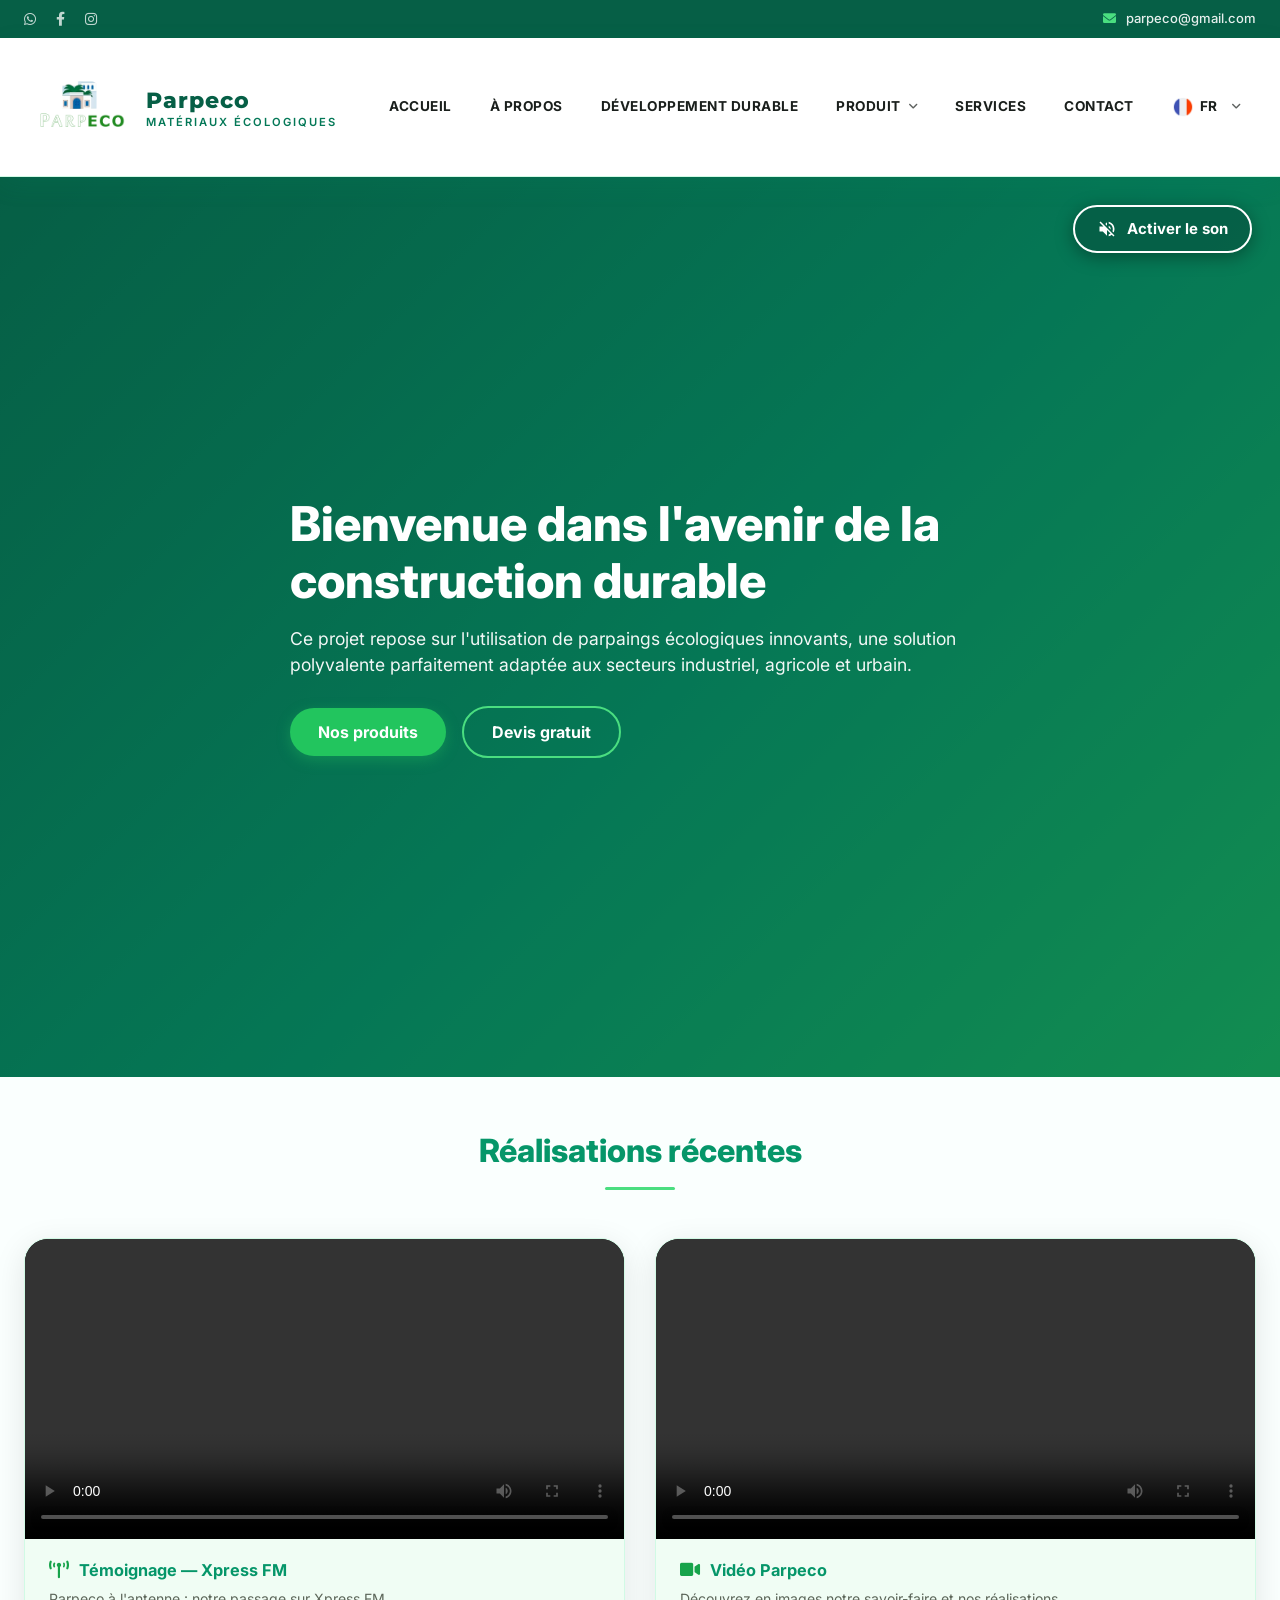
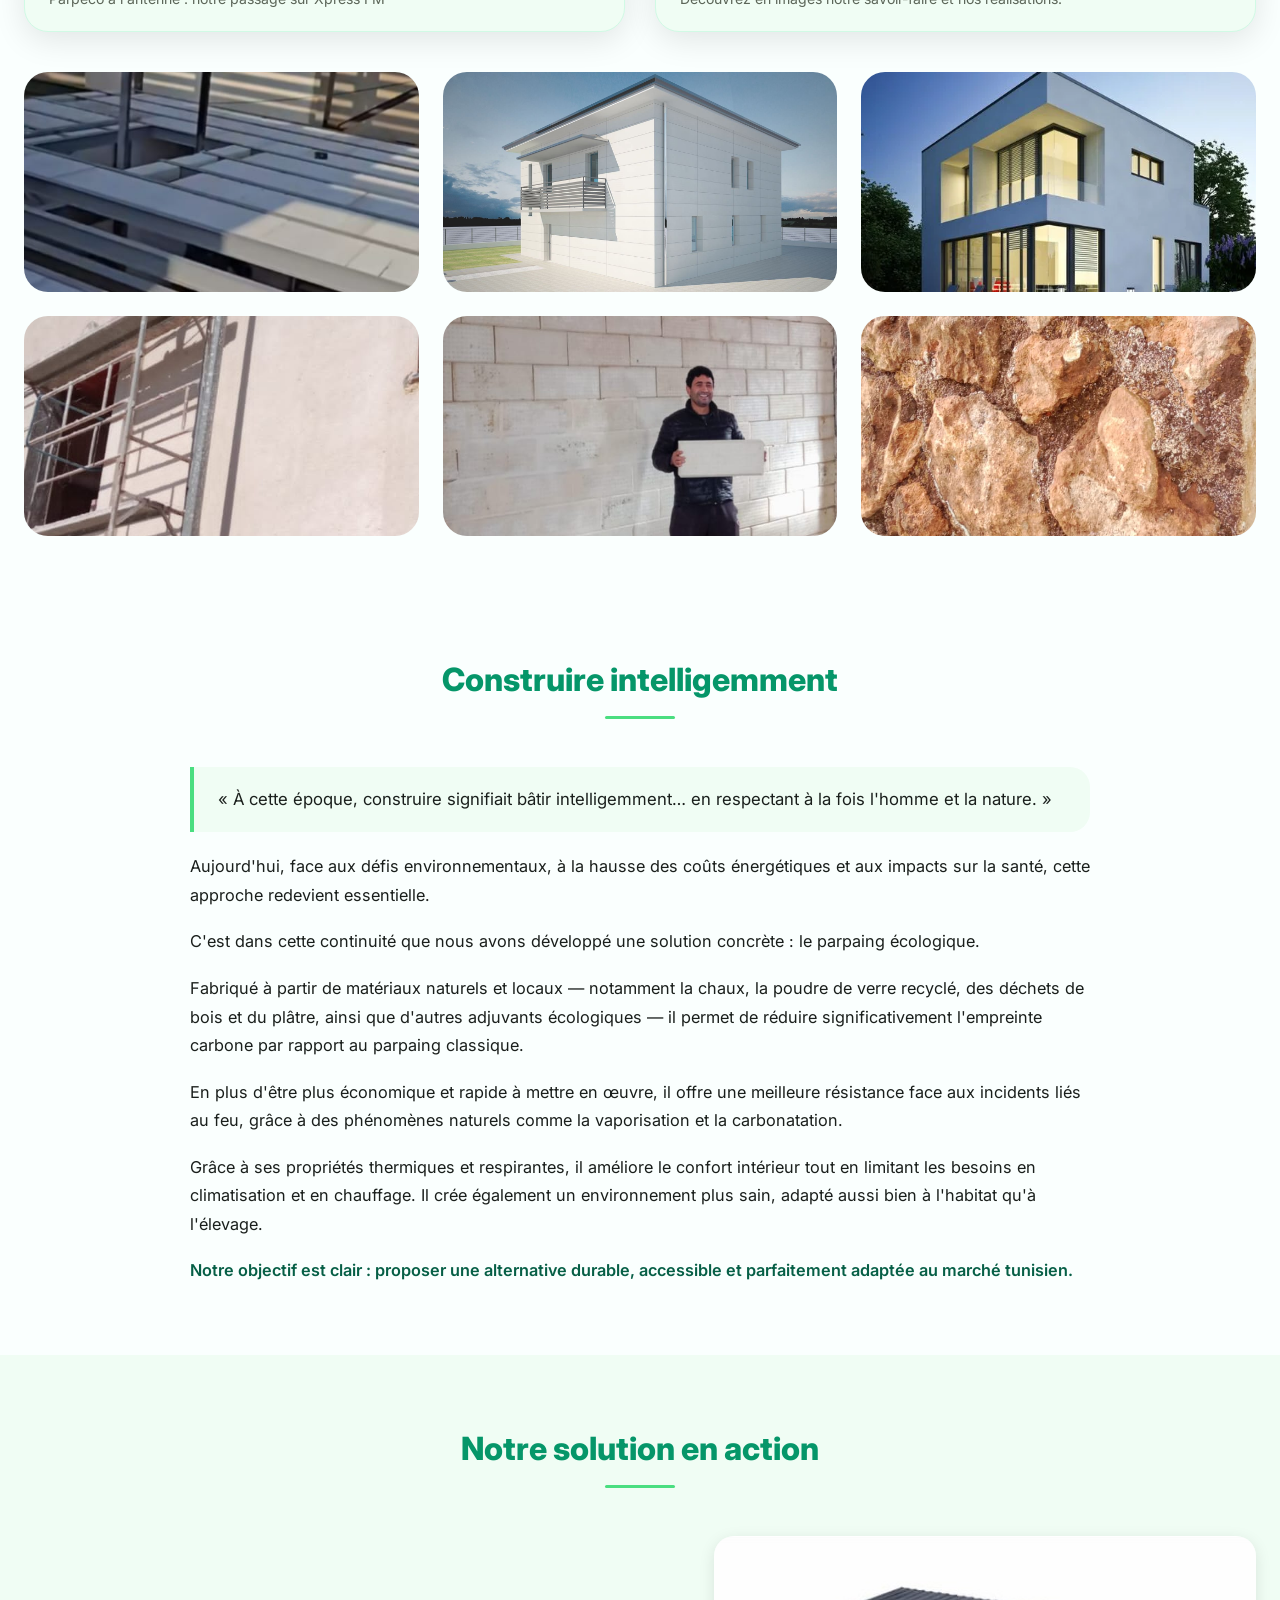
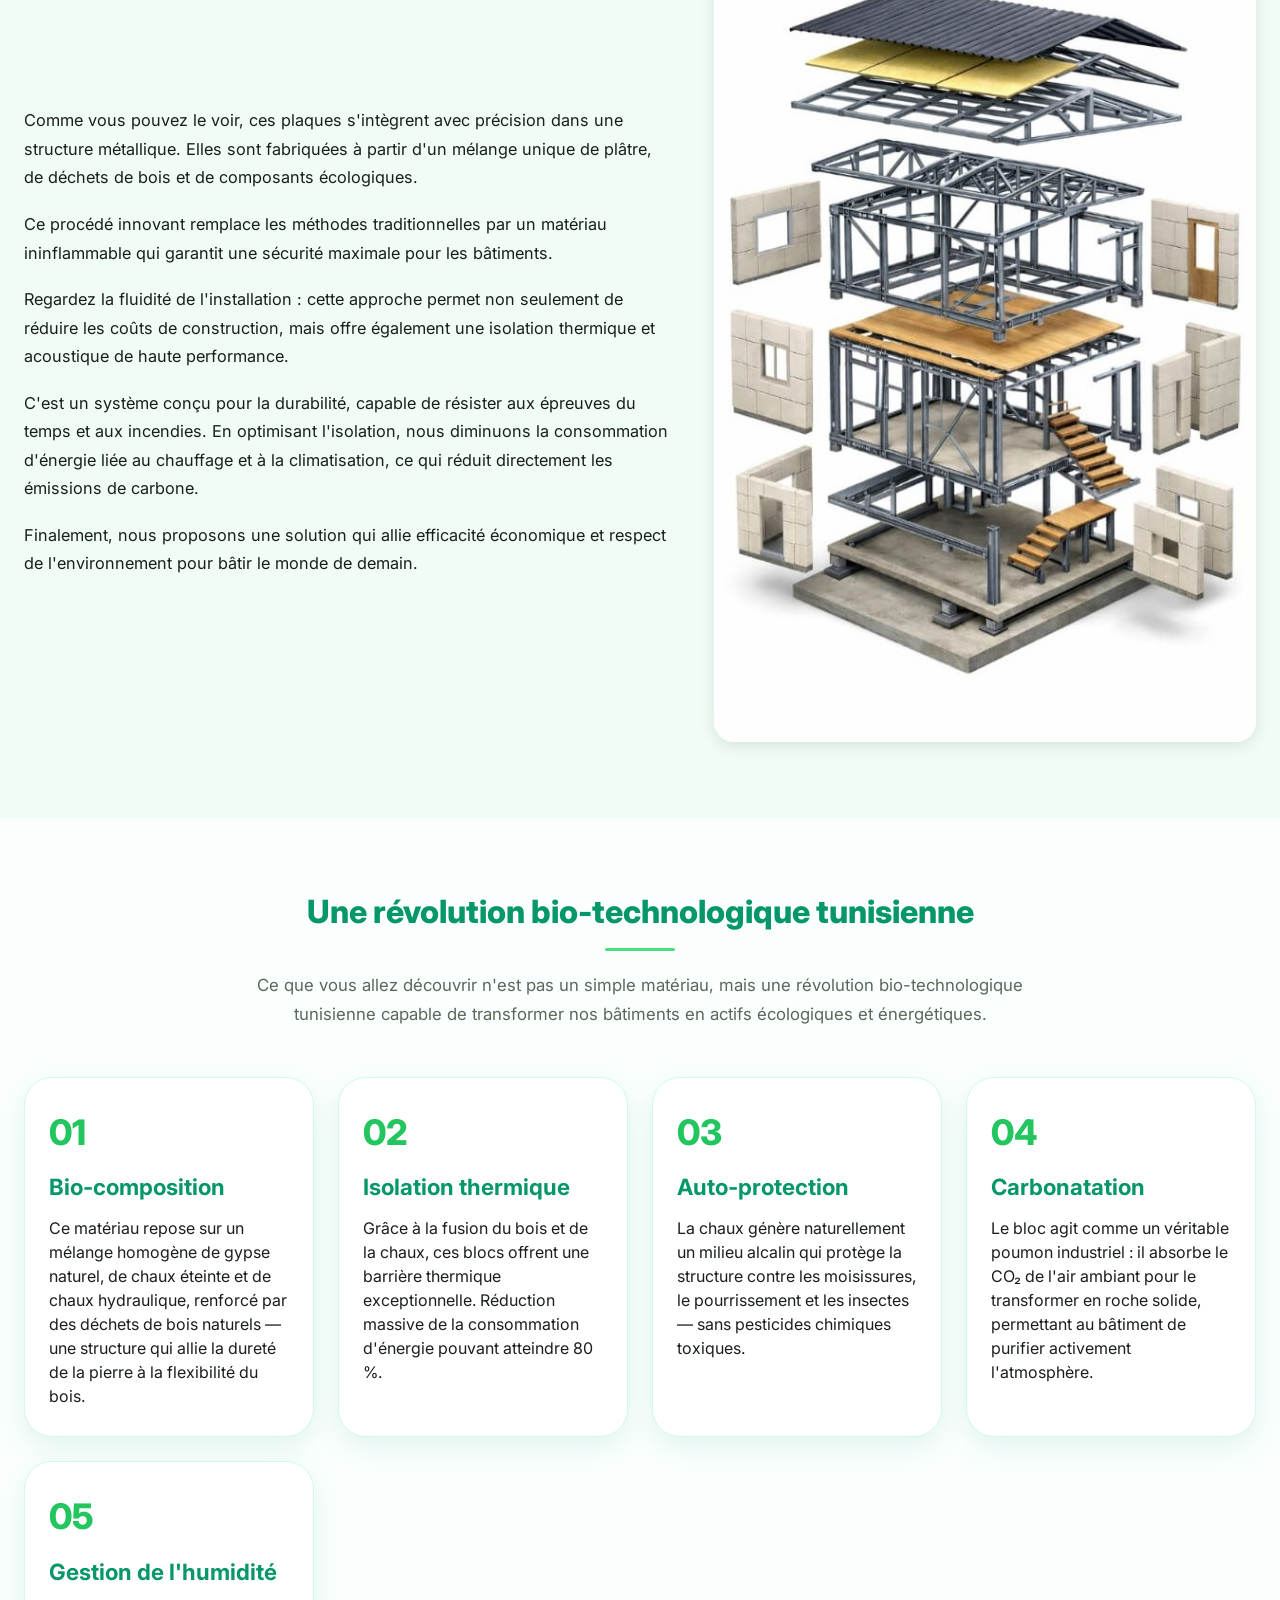
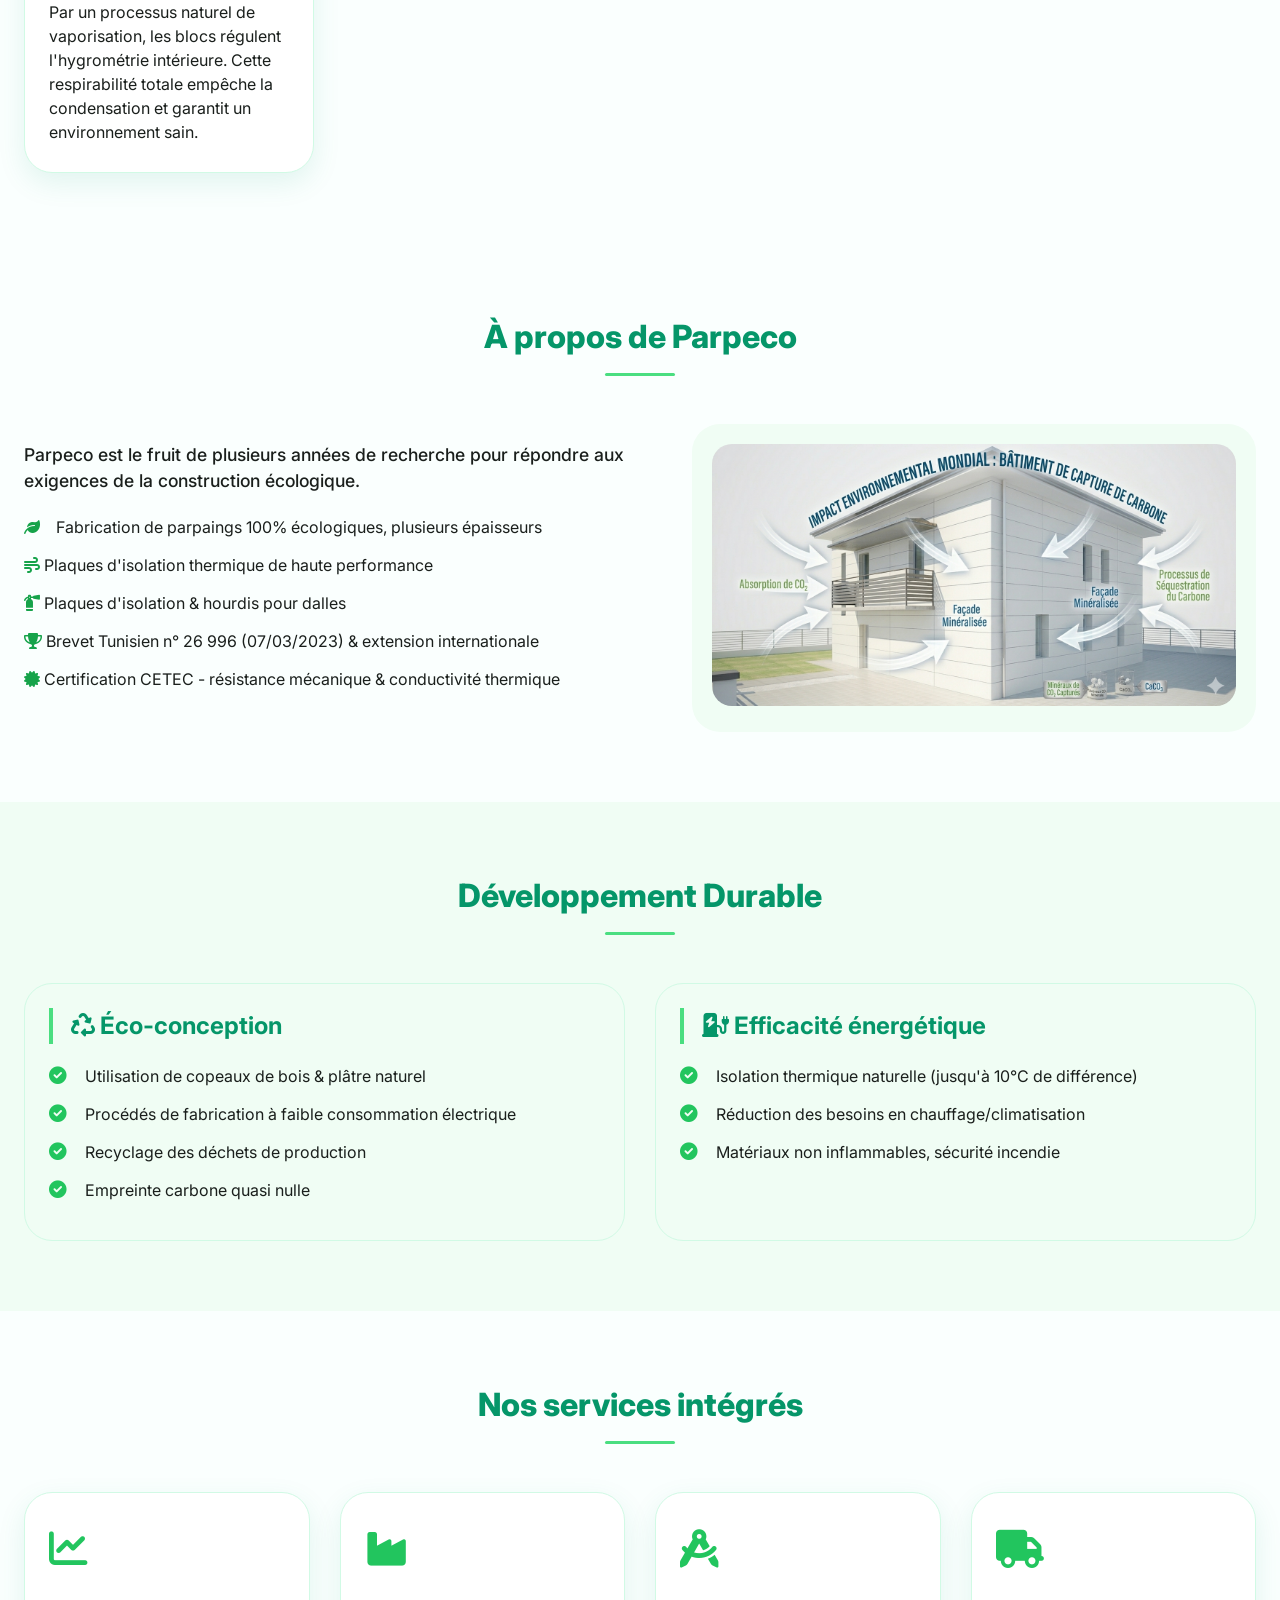
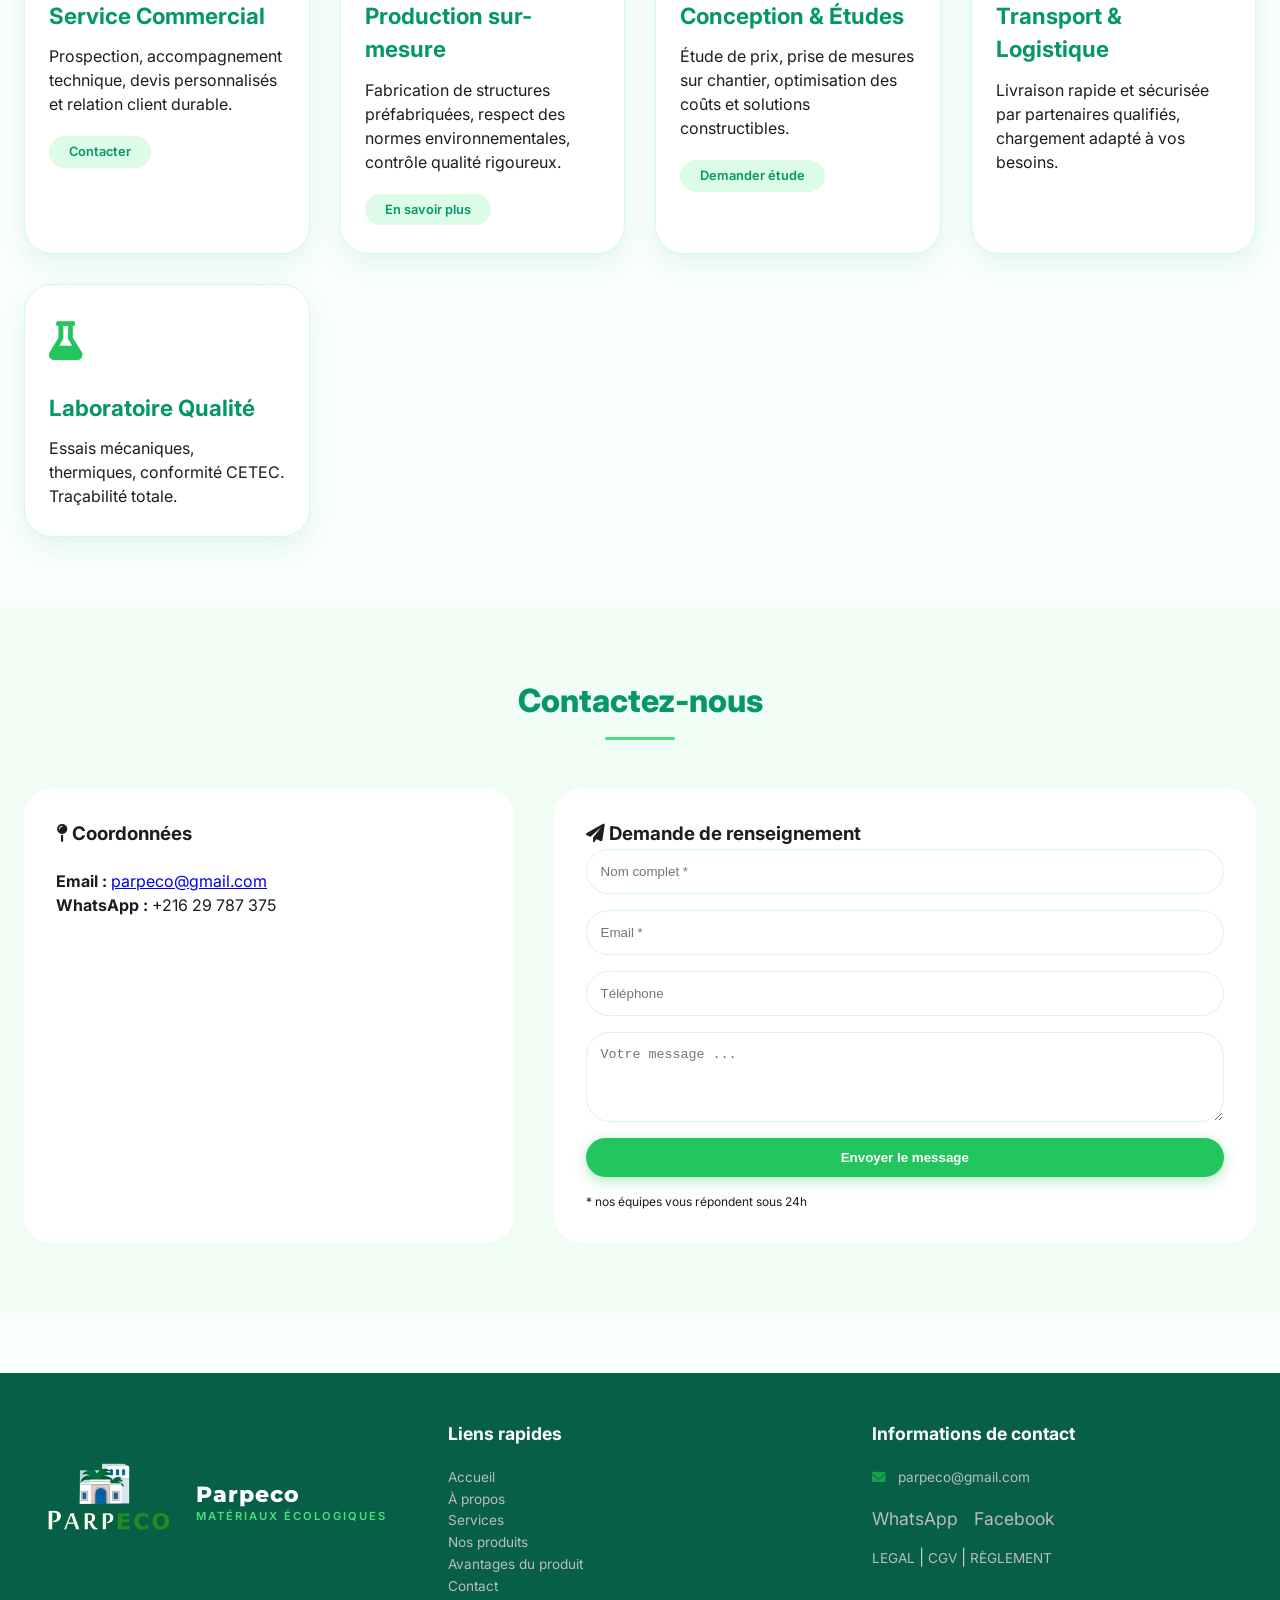
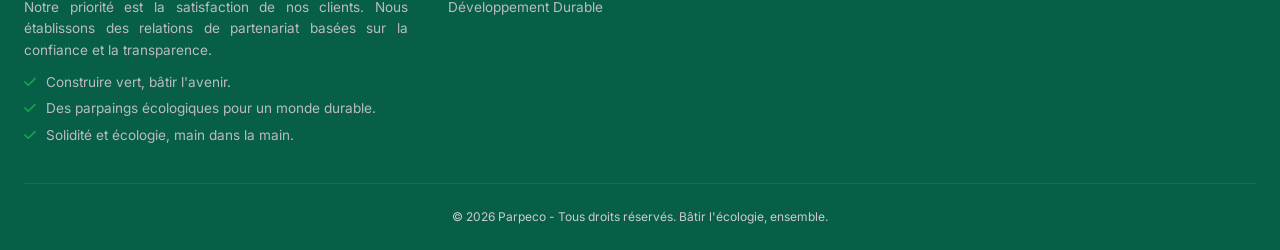
==== commit 2413255c: "fff" ====
--- a/index.html
+++ b/index.html
@@ -185,169 +185,10 @@
   });
 </script>
 
-<!-- NOTRE VISION -->
-<section style="padding: 70px 0;">
-  <div class="container">
-    <div class="section-title">
-      <h2 data-i18n="section-vision-title">Construire intelligemment</h2>
-      <div class="green-line"></div>
-    </div>
-    <div style="max-width: 900px; margin: 0 auto;">
-      <blockquote class="story-quote" data-i18n="vision-quote">« À cette époque, construire signifiait bâtir intelligemment… en respectant à la fois l'homme et la nature. »</blockquote>
-      <p class="story-text" data-i18n="vision-p1">Aujourd'hui, face aux défis environnementaux, à la hausse des coûts énergétiques et aux impacts sur la santé, cette approche redevient essentielle.</p>
-      <p class="story-text" data-i18n="vision-p2">C'est dans cette continuité que nous avons développé une solution concrète : le parpaing écologique.</p>
-      <p class="story-text" data-i18n="vision-p3">Fabriqué à partir de matériaux naturels et locaux — notamment la chaux, la poudre de verre recyclé, des déchets de bois et du plâtre, ainsi que d'autres adjuvants écologiques — il permet de réduire significativement l'empreinte carbone par rapport au parpaing classique.</p>
-      <p class="story-text" data-i18n="vision-p4">En plus d'être plus économique et rapide à mettre en œuvre, il offre une meilleure résistance face aux incidents liés au feu, grâce à des phénomènes naturels comme la vaporisation et la carbonatation.</p>
-      <p class="story-text" data-i18n="vision-p5">Grâce à ses propriétés thermiques et respirantes, il améliore le confort intérieur tout en limitant les besoins en climatisation et en chauffage. Il crée également un environnement plus sain, adapté aussi bien à l'habitat qu'à l'élevage.</p>
-      <p class="story-text" style="font-weight: 600; color: #065F46; margin-bottom: 0;" data-i18n="vision-objective">Notre objectif est clair : proposer une alternative durable, accessible et parfaitement adaptée au marché tunisien.</p>
-    </div>
-  </div>
-</section>
-
-<!-- NOTRE SOLUTION -->
-<section style="background: #F0FDF4; padding: 70px 0;">
-  <div class="container">
-    <div class="section-title">
-      <h2 data-i18n="section-solution-title">Notre solution en action</h2>
-      <div class="green-line"></div>
-    </div>
-    <div style="display: flex; flex-wrap: wrap; gap: 40px; align-items: center;">
-      <div style="flex: 1.2;">
-        <p class="story-text" data-i18n="solution-p1">Comme vous pouvez le voir, ces plaques s'intègrent avec précision dans une structure métallique. Elles sont fabriquées à partir d'un mélange unique de plâtre, de déchets de bois et de composants écologiques.</p>
-        <p class="story-text" data-i18n="solution-p2">Ce procédé innovant remplace les méthodes traditionnelles par un matériau ininflammable qui garantit une sécurité maximale pour les bâtiments.</p>
-        <p class="story-text" data-i18n="solution-p3">Regardez la fluidité de l'installation : cette approche permet non seulement de réduire les coûts de construction, mais offre également une isolation thermique et acoustique de haute performance.</p>
-        <p class="story-text" data-i18n="solution-p4">C'est un système conçu pour la durabilité, capable de résister aux épreuves du temps et aux incendies. En optimisant l'isolation, nous diminuons la consommation d'énergie liée au chauffage et à la climatisation, ce qui réduit directement les émissions de carbone.</p>
-        <p class="story-text" style="margin-bottom: 0;" data-i18n="solution-p5">Finalement, nous proposons une solution qui allie efficacité économique et respect de l'environnement pour bâtir le monde de demain.</p>
-      </div>
-      <div style="flex: 1;">
-        <img src="./Parpeco _ Accueil_files/chi-siamo-lecasistemi-10.jpeg" alt="Installation parpaing écologique Parpeco" data-i18n="solution-img-alt" style="width:100%; border-radius: 20px; box-shadow: 0 4px 16px rgba(0,0,0,0.10); object-fit: cover;">
-      </div>
-    </div>
-  </div>
-</section>
-
-<!-- RÉVOLUTION BIO-TECHNOLOGIQUE -->
-<section style="padding: 70px 0;">
-  <div class="container">
-    <div class="section-title">
-      <h2 data-i18n="section-bio-title">Une révolution bio-technologique tunisienne</h2>
-      <div class="green-line"></div>
-      <p style="max-width: 780px; margin: 20px auto 0; color: #5C6659; font-size: 1.05rem; line-height: 1.7;" data-i18n="bio-intro">Ce que vous allez découvrir n'est pas un simple matériau, mais une révolution bio-technologique tunisienne capable de transformer nos bâtiments en actifs écologiques et énergétiques.</p>
-    </div>
-    <div class="grid-5">
-      <div class="card">
-        <div class="pillar-num">01</div>
-        <h3 data-i18n="bio-h1">Bio-composition</h3>
-        <p data-i18n="bio-d1">Ce matériau repose sur un mélange homogène de gypse naturel, de chaux éteinte et de chaux hydraulique, renforcé par des déchets de bois naturels — une structure qui allie la dureté de la pierre à la flexibilité du bois.</p>
-      </div>
-      <div class="card">
-        <div class="pillar-num">02</div>
-        <h3 data-i18n="bio-h2">Isolation thermique</h3>
-        <p data-i18n="bio-d2">Grâce à la fusion du bois et de la chaux, ces blocs offrent une barrière thermique exceptionnelle. Réduction massive de la consommation d'énergie pouvant atteindre 80 %.</p>
-      </div>
-      <div class="card">
-        <div class="pillar-num">03</div>
-        <h3 data-i18n="bio-h3">Auto-protection</h3>
-        <p data-i18n="bio-d3">La chaux génère naturellement un milieu alcalin qui protège la structure contre les moisissures, le pourrissement et les insectes — sans pesticides chimiques toxiques.</p>
-      </div>
-      <div class="card">
-        <div class="pillar-num">04</div>
-        <h3 data-i18n="bio-h4">Carbonatation</h3>
-        <p data-i18n="bio-d4">Le bloc agit comme un véritable poumon industriel : il absorbe le CO₂ de l'air ambiant pour le transformer en roche solide, permettant au bâtiment de purifier activement l'atmosphère.</p>
-      </div>
-      <div class="card">
-        <div class="pillar-num">05</div>
-        <h3 data-i18n="bio-h5">Gestion de l'humidité</h3>
-        <p data-i18n="bio-d5">Par un processus naturel de vaporisation, les blocs régulent l'hygrométrie intérieure. Cette respirabilité totale empêche la condensation et garantit un environnement sain.</p>
-      </div>
-    </div>
-  </div>
-</section>
-
-<!-- À PROPOS + CERTIFICATIONS -->
-<section id="a-propos" style="background: #FAFFFE; padding: 70px 0;">
-  <div class="container">
-    <div class="section-title">
-      <h2 data-i18n="section-about-title">À propos de Parpeco</h2>
-      <div class="green-line"></div>
-    </div>
-    <div style="display: flex; flex-wrap: wrap; gap: 40px; align-items: center;">
-      <div style="flex: 1.2;">
-        <p style="font-weight: 500; font-size: 1.1rem; margin-bottom: 20px;" data-i18n="about-intro">Parpeco est le fruit de plusieurs années de recherche pour répondre aux exigences de la construction écologique.</p>
-        <ul style="list-style: none; margin-bottom: 24px;">
-          <li style="margin-bottom: 14px;"><i class="fas fa-leaf" style="color:#16A34A; width: 28px;"></i> <span data-i18n="about-item1">Fabrication de parpaings 100% écologiques, plusieurs épaisseurs</span></li>
-          <li style="margin-bottom: 14px;"><i class="fas fa-wind" style="color:#16A34A;"></i> <span data-i18n="about-item2">Plaques d'isolation thermique de haute performance</span></li>
-          <li style="margin-bottom: 14px;"><i class="fas fa-fire-extinguisher" style="color:#16A34A;"></i> <span data-i18n="about-item3">Plaques d'isolation & hourdis pour dalles</span></li>
-          <li style="margin-bottom: 14px;"><i class="fas fa-trophy" style="color:#16A34A;"></i> <span data-i18n="about-item4">Brevet Tunisien n° 26 996 (07/03/2023) & extension internationale</span></li>
-          <li style="margin-bottom: 14px;"><i class="fas fa-certificate" style="color:#16A34A;"></i> <span data-i18n="about-item5">Certification CETEC - résistance mécanique & conductivité thermique</span></li>
-        </ul>
-      </div>
-      <div style="flex: 1; background: #F0FDF4; border-radius: 28px; padding: 20px;">
-        <img src="./Parpeco _ Accueil_files/95.png" alt="Certificat CETEC" data-i18n="about-cert-alt" style="width:100%; border-radius: 20px;">
-       
-      </div>
-    </div>
-  </div>
-</section>
-
-<!-- DÉVELOPPEMENT DURABLE -->
-<section id="developpement" style="background: #F0FDF4; padding: 70px 0;">
-  <div class="container">
-    <div class="section-title">
-      <h2 data-i18n="Développement Durable">Développement Durable</h2>
-      <div class="green-line"></div>
-    </div>
-    <div class="avantages-wrap">
-      <div class="av-box">
-        <h3><i class="fas fa-recycle"></i> <span data-i18n="Éco-conception">Éco-conception</span></h3>
-        <ul class="av-list">
-          <li><i class="fas fa-check-circle"></i> <span data-i18n="Utilisation de copeaux de bois & plâtre naturel">Utilisation de copeaux de bois & plâtre naturel</span></li>
-          <li><i class="fas fa-check-circle"></i> <span data-i18n="Procédés de fabrication à faible consommation électrique">Procédés de fabrication à faible consommation électrique</span></li>
-          <li><i class="fas fa-check-circle"></i> <span data-i18n="Recyclage des déchets de production">Recyclage des déchets de production</span></li>
-          <li><i class="fas fa-check-circle"></i> <span data-i18n="Empreinte carbone quasi nulle">Empreinte carbone quasi nulle</span></li>
-        </ul>
-      </div>
-      <div class="av-box">
-        <h3><i class="fas fa-charging-station"></i> <span data-i18n="Efficacité énergétique">Efficacité énergétique</span></h3>
-        <ul class="av-list">
-          <li><i class="fas fa-check-circle"></i> <span data-i18n="Isolation thermique naturelle (jusqu'à 10°C de différence)">Isolation thermique naturelle (jusqu'à 10°C de différence)</span></li>
-          <li><i class="fas fa-check-circle"></i> <span data-i18n="Réduction des besoins en chauffage/climatisation">Réduction des besoins en chauffage/climatisation</span></li>
-          <li><i class="fas fa-check-circle"></i> <span data-i18n="Matériaux non inflammables, sécurité incendie">Matériaux non inflammables, sécurité incendie</span></li>
-        </ul>
-      </div>
-    </div>
-  </div>
-</section>
-
-<!-- SERVICES -->
-<section id="services" style="background: #FAFFFE; padding: 70px 0;">
-  <div class="container">
-    <div class="section-title">
-      <h2 data-i18n="Nos services intégrés">Nos services intégrés</h2>
-      <div class="green-line"></div>
-    </div>
-    <div class="grid-3">
-      <div class="card"><div class="card-icon"><i class="fas fa-chart-line"></i></div><h3 data-i18n="Service Commercial">Service Commercial</h3><p data-i18n="Prospection, accompagnement technique, devis personnalisés et relation client durable.">Prospection, accompagnement technique, devis personnalisés et relation client durable.</p><a href="Parpeco _ Contact.html" class="btn-sm" data-i18n="Contacter">Contacter</a></div>
-      <div class="card"><div class="card-icon"><i class="fas fa-industry"></i></div><h3 data-i18n="Production sur-mesure">Production sur-mesure</h3><p data-i18n="Fabrication de structures préfabriquées, respect des normes environnementales, contrôle qualité rigoureux.">Fabrication de structures préfabriquées, respect des normes environnementales, contrôle qualité rigoureux.</p><a href="Parpeco _ Services.html" class="btn-sm" data-i18n="En savoir plus">En savoir plus</a></div>
-      <div class="card"><div class="card-icon"><i class="fas fa-drafting-compass"></i></div><h3 data-i18n="Conception & Études">Conception & Études</h3><p data-i18n="Étude de prix, prise de mesures sur chantier, optimisation des coûts et solutions constructibles.">Étude de prix, prise de mesures sur chantier, optimisation des coûts et solutions constructibles.</p><a href="Parpeco _ Contact.html" class="btn-sm" data-i18n="Demander étude">Demander étude</a></div>
-      <div class="card"><div class="card-icon"><i class="fas fa-truck"></i></div><h3 data-i18n="Transport & Logistique">Transport & Logistique</h3><p data-i18n="Livraison rapide et sécurisée par partenaires qualifiés, chargement adapté à vos besoins.">Livraison rapide et sécurisée par partenaires qualifiés, chargement adapté à vos besoins.</p></div>
-      <div class="card"><div class="card-icon"><i class="fas fa-flask"></i></div><h3 data-i18n="Laboratoire Qualité">Laboratoire Qualité</h3><p data-i18n="Essais mécaniques, thermiques, conformité CETEC. Traçabilité totale.">Essais mécaniques, thermiques, conformité CETEC. Traçabilité totale.</p></div>
-    </div>
-  </div>
-</section>
-
 <!-- GALERIE / PROJETS -->
 <section style="padding: 50px 0;">
   <div class="container">
     <div class="section-title"><h2 data-i18n="Réalisations récentes">Réalisations récentes</h2><div class="green-line"></div></div>
-    <div class="gallery-img-grid">
-      <img src="./Parpeco _ Accueil_files/brique-chanvre-home-1250x600.jpeg" alt="Brique chanvre écologique" style="width:100%; border-radius: 24px; height: 220px; object-fit:cover;">
-      <img src="./Parpeco _ Accueil_files/3715_z_cappotto5.jpg" alt="Bloc écologique Ytong" style="width:100%; border-radius: 24px; height: 220px; object-fit:cover;">
-      <img src="./Parpeco _ Accueil_files/construction-du-soubassement-dun-mur-choisissez-bien-votre-bloc-dassise-en-beton-cellulaire.jpg" alt="Construction écologique" style="width:100%; border-radius: 24px; height: 220px; object-fit:cover;">
-      <img src="./Parpeco _ Accueil_files/WhatsApp Image 2026-06-14 at 5.26.02 PM.jpeg" alt="Système de construction" style="width:100%; border-radius: 24px; height: 220px; object-fit:cover;">
-      <img src="./Parpeco _ Accueil_files/AST2248918-XL.jpeg" alt="Installation bloc" style="width:100%; border-radius: 24px; height: 220px; object-fit:cover;">
-      <img src="./Parpeco _ Accueil_files/f-800x533-s8.jpeg" alt="Projet construction" style="width:100%; border-radius: 24px; height: 220px; object-fit:cover;">
-    </div>
 
     <div class="gallery-video-grid">
       <div class="gallery-video-card">
@@ -377,6 +218,166 @@
           <p data-i18n="Découvrez en images notre savoir-faire et nos réalisations.">Découvrez en images notre savoir-faire et nos réalisations.</p>
         </div>
       </div>
+    </div>
+
+    <div class="gallery-img-grid">
+      <img src="./Parpeco _ Accueil_files/brique-chanvre-home-1250x600.jpeg" alt="Brique chanvre écologique" style="width:100%; border-radius: 24px; height: 220px; object-fit:cover;">
+      <img src="./Parpeco _ Accueil_files/3715_z_cappotto5.jpg" alt="Bloc écologique Ytong" style="width:100%; border-radius: 24px; height: 220px; object-fit:cover;">
+      <img src="./Parpeco _ Accueil_files/construction-du-soubassement-dun-mur-choisissez-bien-votre-bloc-dassise-en-beton-cellulaire.jpg" alt="Construction écologique" style="width:100%; border-radius: 24px; height: 220px; object-fit:cover;">
+      <img src="./Parpeco _ Accueil_files/WhatsApp Image 2026-06-14 at 5.26.02 PM.jpeg" alt="Système de construction" style="width:100%; border-radius: 24px; height: 220px; object-fit:cover;">
+      <img src="./Parpeco _ Accueil_files/AST2248918-XL.jpeg" alt="Installation bloc" style="width:100%; border-radius: 24px; height: 220px; object-fit:cover;">
+      <img src="./Parpeco _ Accueil_files/f-800x533-s8.jpeg" alt="Projet construction" style="width:100%; border-radius: 24px; height: 220px; object-fit:cover;">
+    </div>
+  </div>
+</section>
+
+<!-- NOTRE VISION -->
+<section style="padding: 70px 0;">
+  <div class="container">
+    <div class="section-title">
+      <h2 data-i18n="section-vision-title">Construire intelligemment</h2>
+      <div class="green-line"></div>
+    </div>
+    <div style="max-width: 900px; margin: 0 auto;">
+      <blockquote class="story-quote" data-i18n="vision-quote">« À cette époque, construire signifiait bâtir intelligemment… en respectant à la fois l'homme et la nature. »</blockquote>
+      <p class="story-text" data-i18n="vision-p1">Aujourd'hui, face aux défis environnementaux, à la hausse des coûts énergétiques et aux impacts sur la santé, cette approche redevient essentielle.</p>
+      <p class="story-text" data-i18n="vision-p2">C'est dans cette continuité que nous avons développé une solution concrète : le parpaing écologique.</p>
+      <p class="story-text" data-i18n="vision-p3">Fabriqué à partir de matériaux naturels et locaux — notamment la chaux, la poudre de verre recyclé, des déchets de bois et du plâtre, ainsi que d'autres adjuvants écologiques — il permet de réduire significativement l'empreinte carbone par rapport au parpaing classique.</p>
+      <p class="story-text" data-i18n="vision-p4">En plus d'être plus économique et rapide à mettre en œuvre, il offre une meilleure résistance face aux incidents liés au feu, grâce à des phénomènes naturels comme la vaporisation et la carbonatation.</p>
+      <p class="story-text" data-i18n="vision-p5">Grâce à ses propriétés thermiques et respirantes, il améliore le confort intérieur tout en limitant les besoins en climatisation et en chauffage. Il crée également un environnement plus sain, adapté aussi bien à l'habitat qu'à l'élevage.</p>
+      <p class="story-text" style="font-weight: 600; color: #065F46; margin-bottom: 0;" data-i18n="vision-objective">Notre objectif est clair : proposer une alternative durable, accessible et parfaitement adaptée au marché tunisien.</p>
+    </div>
+  </div>
+</section>
+
+<!-- NOTRE SOLUTION -->
+<section style="background: #F0FDF4; padding: 70px 0;">
+  <div class="container">
+    <div class="section-title">
+      <h2 data-i18n="section-solution-title">Notre solution en action</h2>
+      <div class="green-line"></div>
+    </div>
+    <div style="display: flex; flex-wrap: wrap; gap: 40px; align-items: center;">
+      <div style="flex: 1.2;">
+        <p class="story-text" data-i18n="solution-p1">Comme vous pouvez le voir, ces plaques s'intègrent avec précision dans une structure métallique. Elles sont fabriquées à partir d'un mélange unique de plâtre, de déchets de bois et de composants écologiques.</p>
+        <p class="story-text" data-i18n="solution-p2">Ce procédé innovant remplace les méthodes traditionnelles par un matériau ininflammable qui garantit une sécurité maximale pour les bâtiments.</p>
+        <p class="story-text" data-i18n="solution-p3">Regardez la fluidité de l'installation : cette approche permet non seulement de réduire les coûts de construction, mais offre également une isolation thermique et acoustique de haute performance.</p>
+        <p class="story-text" data-i18n="solution-p4">C'est un système conçu pour la durabilité, capable de résister aux épreuves du temps et aux incendies. En optimisant l'isolation, nous diminuons la consommation d'énergie liée au chauffage et à la climatisation, ce qui réduit directement les émissions de carbone.</p>
+        <p class="story-text" style="margin-bottom: 0;" data-i18n="solution-p5">Finalement, nous proposons une solution qui allie efficacité économique et respect de l'environnement pour bâtir le monde de demain.</p>
+      </div>
+      <div style="flex: 1;">
+        <img src="./Parpeco _ Accueil_files/chi-siamo-lecasistemi-10.jpeg" alt="Installation parpaing écologique Parpeco" data-i18n="solution-img-alt" style="width:100%; border-radius: 20px; box-shadow: 0 4px 16px rgba(0,0,0,0.10); object-fit: cover;">
+      </div>
+    </div>
+  </div>
+</section>
+
+<!-- RÉVOLUTION BIO-TECHNOLOGIQUE -->
+<section style="padding: 70px 0;">
+  <div class="container">
+    <div class="section-title">
+      <h2 data-i18n="section-bio-title">Une révolution bio-technologique tunisienne</h2>
+      <div class="green-line"></div>
+      <p style="max-width: 780px; margin: 20px auto 0; color: #5C6659; font-size: 1.05rem; line-height: 1.7;" data-i18n="bio-intro">Ce que vous allez découvrir n'est pas un simple matériau, mais une révolution bio-technologique tunisienne capable de transformer nos bâtiments en actifs écologiques et énergétiques.</p>
+    </div>
+    <div class="grid-5">
+      <div class="card">
+        <div class="pillar-num">01</div>
+        <h3 data-i18n="bio-h1">Bio-composition</h3>
+        <p data-i18n="bio-d1">Ce matériau repose sur un mélange homogène de gypse naturel, de chaux éteinte et de chaux hydraulique, renforcé par des déchets de bois naturels — une structure qui allie la dureté de la pierre à la flexibilité du bois.</p>
+      </div>
+      <div class="card">
+        <div class="pillar-num">02</div>
+        <h3 data-i18n="bio-h2">Isolation thermique</h3>
+        <p data-i18n="bio-d2">Grâce à la fusion du bois et de la chaux, ces blocs offrent une barrière thermique exceptionnelle. Réduction massive de la consommation d'énergie pouvant atteindre 80 %.</p>
+      </div>
+      <div class="card">
+        <div class="pillar-num">03</div>
+        <h3 data-i18n="bio-h3">Auto-protection</h3>
+        <p data-i18n="bio-d3">La chaux génère naturellement un milieu alcalin qui protège la structure contre les moisissures, le pourrissement et les insectes — sans pesticides chimiques toxiques.</p>
+      </div>
+      <div class="card">
+        <div class="pillar-num">04</div>
+        <h3 data-i18n="bio-h4">Carbonatation</h3>
+        <p data-i18n="bio-d4">Le bloc agit comme un véritable poumon industriel : il absorbe le CO₂ de l'air ambiant pour le transformer en roche solide, permettant au bâtiment de purifier activement l'atmosphère.</p>
+      </div>
+      <div class="card">
+        <div class="pillar-num">05</div>
+        <h3 data-i18n="bio-h5">Gestion de l'humidité</h3>
+        <p data-i18n="bio-d5">Par un processus naturel de vaporisation, les blocs régulent l'hygrométrie intérieure. Cette respirabilité totale empêche la condensation et garantit un environnement sain.</p>
+      </div>
+    </div>
+  </div>
+</section>
+
+<!-- À PROPOS + CERTIFICATIONS -->
+<section id="a-propos" style="background: #FAFFFE; padding: 70px 0;">
+  <div class="container">
+    <div class="section-title">
+      <h2 data-i18n="section-about-title">À propos de Parpeco</h2>
+      <div class="green-line"></div>
+    </div>
+    <div style="display: flex; flex-wrap: wrap; gap: 40px; align-items: center;">
+      <div style="flex: 1.2;">
+        <p style="font-weight: 500; font-size: 1.1rem; margin-bottom: 20px;" data-i18n="about-intro">Parpeco est le fruit de plusieurs années de recherche pour répondre aux exigences de la construction écologique.</p>
+        <ul style="list-style: none; margin-bottom: 24px;">
+          <li style="margin-bottom: 14px;"><i class="fas fa-leaf" style="color:#16A34A; width: 28px;"></i> <span data-i18n="about-item1">Fabrication de parpaings 100% écologiques, plusieurs épaisseurs</span></li>
+          <li style="margin-bottom: 14px;"><i class="fas fa-wind" style="color:#16A34A;"></i> <span data-i18n="about-item2">Plaques d'isolation thermique de haute performance</span></li>
+          <li style="margin-bottom: 14px;"><i class="fas fa-fire-extinguisher" style="color:#16A34A;"></i> <span data-i18n="about-item3">Plaques d'isolation & hourdis pour dalles</span></li>
+          <li style="margin-bottom: 14px;"><i class="fas fa-trophy" style="color:#16A34A;"></i> <span data-i18n="about-item4">Brevet Tunisien n° 26 996 (07/03/2023) & extension internationale</span></li>
+          <li style="margin-bottom: 14px;"><i class="fas fa-certificate" style="color:#16A34A;"></i> <span data-i18n="about-item5">Certification CETEC - résistance mécanique & conductivité thermique</span></li>
+        </ul>
+      </div>
+      <div style="flex: 1; background: #F0FDF4; border-radius: 28px; padding: 20px;">
+        <img src="./Parpeco _ Accueil_files/95.png" alt="Certificat CETEC" data-i18n="about-cert-alt" style="width:100%; border-radius: 20px;">
+       
+      </div>
+    </div>
+  </div>
+</section>
+
+<!-- DÉVELOPPEMENT DURABLE -->
+<section id="developpement" style="background: #F0FDF4; padding: 70px 0;">
+  <div class="container">
+    <div class="section-title">
+      <h2 data-i18n="Développement Durable">Développement Durable</h2>
+      <div class="green-line"></div>
+    </div>
+    <div class="avantages-wrap">
+      <div class="av-box">
+        <h3><i class="fas fa-recycle"></i> <span data-i18n="Éco-conception">Éco-conception</span></h3>
+        <ul class="av-list">
+          <li><i class="fas fa-check-circle"></i> <span data-i18n="Utilisation de copeaux de bois & plâtre naturel">Utilisation de copeaux de bois & plâtre naturel</span></li>
+          <li><i class="fas fa-check-circle"></i> <span data-i18n="Procédés de fabrication à faible consommation électrique">Procédés de fabrication à faible consommation électrique</span></li>
+          <li><i class="fas fa-check-circle"></i> <span data-i18n="Recyclage des déchets de production">Recyclage des déchets de production</span></li>
+          <li><i class="fas fa-check-circle"></i> <span data-i18n="Empreinte carbone quasi nulle">Empreinte carbone quasi nulle</span></li>
+        </ul>
+      </div>
+      <div class="av-box">
+        <h3><i class="fas fa-charging-station"></i> <span data-i18n="Efficacité énergétique">Efficacité énergétique</span></h3>
+        <ul class="av-list">
+          <li><i class="fas fa-check-circle"></i> <span data-i18n="Isolation thermique naturelle (jusqu'à 10°C de différence)">Isolation thermique naturelle (jusqu'à 10°C de différence)</span></li>
+          <li><i class="fas fa-check-circle"></i> <span data-i18n="Réduction des besoins en chauffage/climatisation">Réduction des besoins en chauffage/climatisation</span></li>
+          <li><i class="fas fa-check-circle"></i> <span data-i18n="Matériaux non inflammables, sécurité incendie">Matériaux non inflammables, sécurité incendie</span></li>
+        </ul>
+      </div>
+    </div>
+  </div>
+</section>
+
+<!-- SERVICES -->
+<section id="services" style="background: #FAFFFE; padding: 70px 0;">
+  <div class="container">
+    <div class="section-title">
+      <h2 data-i18n="Nos services intégrés">Nos services intégrés</h2>
+      <div class="green-line"></div>
+    </div>
+    <div class="grid-3">
+      <div class="card"><div class="card-icon"><i class="fas fa-chart-line"></i></div><h3 data-i18n="Service Commercial">Service Commercial</h3><p data-i18n="Prospection, accompagnement technique, devis personnalisés et relation client durable.">Prospection, accompagnement technique, devis personnalisés et relation client durable.</p><a href="Parpeco _ Contact.html" class="btn-sm" data-i18n="Contacter">Contacter</a></div>
+      <div class="card"><div class="card-icon"><i class="fas fa-industry"></i></div><h3 data-i18n="Production sur-mesure">Production sur-mesure</h3><p data-i18n="Fabrication de structures préfabriquées, respect des normes environnementales, contrôle qualité rigoureux.">Fabrication de structures préfabriquées, respect des normes environnementales, contrôle qualité rigoureux.</p><a href="Parpeco _ Services.html" class="btn-sm" data-i18n="En savoir plus">En savoir plus</a></div>
+      <div class="card"><div class="card-icon"><i class="fas fa-drafting-compass"></i></div><h3 data-i18n="Conception & Études">Conception & Études</h3><p data-i18n="Étude de prix, prise de mesures sur chantier, optimisation des coûts et solutions constructibles.">Étude de prix, prise de mesures sur chantier, optimisation des coûts et solutions constructibles.</p><a href="Parpeco _ Contact.html" class="btn-sm" data-i18n="Demander étude">Demander étude</a></div>
+      <div class="card"><div class="card-icon"><i class="fas fa-truck"></i></div><h3 data-i18n="Transport & Logistique">Transport & Logistique</h3><p data-i18n="Livraison rapide et sécurisée par partenaires qualifiés, chargement adapté à vos besoins.">Livraison rapide et sécurisée par partenaires qualifiés, chargement adapté à vos besoins.</p></div>
+      <div class="card"><div class="card-icon"><i class="fas fa-flask"></i></div><h3 data-i18n="Laboratoire Qualité">Laboratoire Qualité</h3><p data-i18n="Essais mécaniques, thermiques, conformité CETEC. Traçabilité totale.">Essais mécaniques, thermiques, conformité CETEC. Traçabilité totale.</p></div>
     </div>
   </div>
 </section>
--- a/parpeco-theme.css
+++ b/parpeco-theme.css
@@ -214,7 +214,8 @@
 
 /* Galerie réalisations récentes */
 .gallery-img-grid { display: grid; grid-template-columns: repeat(3, 1fr); gap: 24px; }
-.gallery-video-grid { display: grid; grid-template-columns: repeat(2, 1fr); gap: 30px; margin-top: 40px; }
+.gallery-video-grid { display: grid; grid-template-columns: repeat(2, 1fr); gap: 30px; }
+.gallery-img-grid + .gallery-video-grid, .gallery-video-grid + .gallery-img-grid { margin-top: 40px; }
 .gallery-video-card { background: #F0FDF4; border-radius: 24px; overflow: hidden; box-shadow: 0 8px 32px rgba(0,0,0,0.10); border: 1px solid var(--neutral-200); transition: 0.25s ease; }
 .gallery-video-card:hover { transform: translateY(-4px); box-shadow: 0 16px 36px rgba(34, 197, 94, 0.18); }
 .gallery-video-card video { width: 100%; display: block; max-height: 320px; background: #000; }
